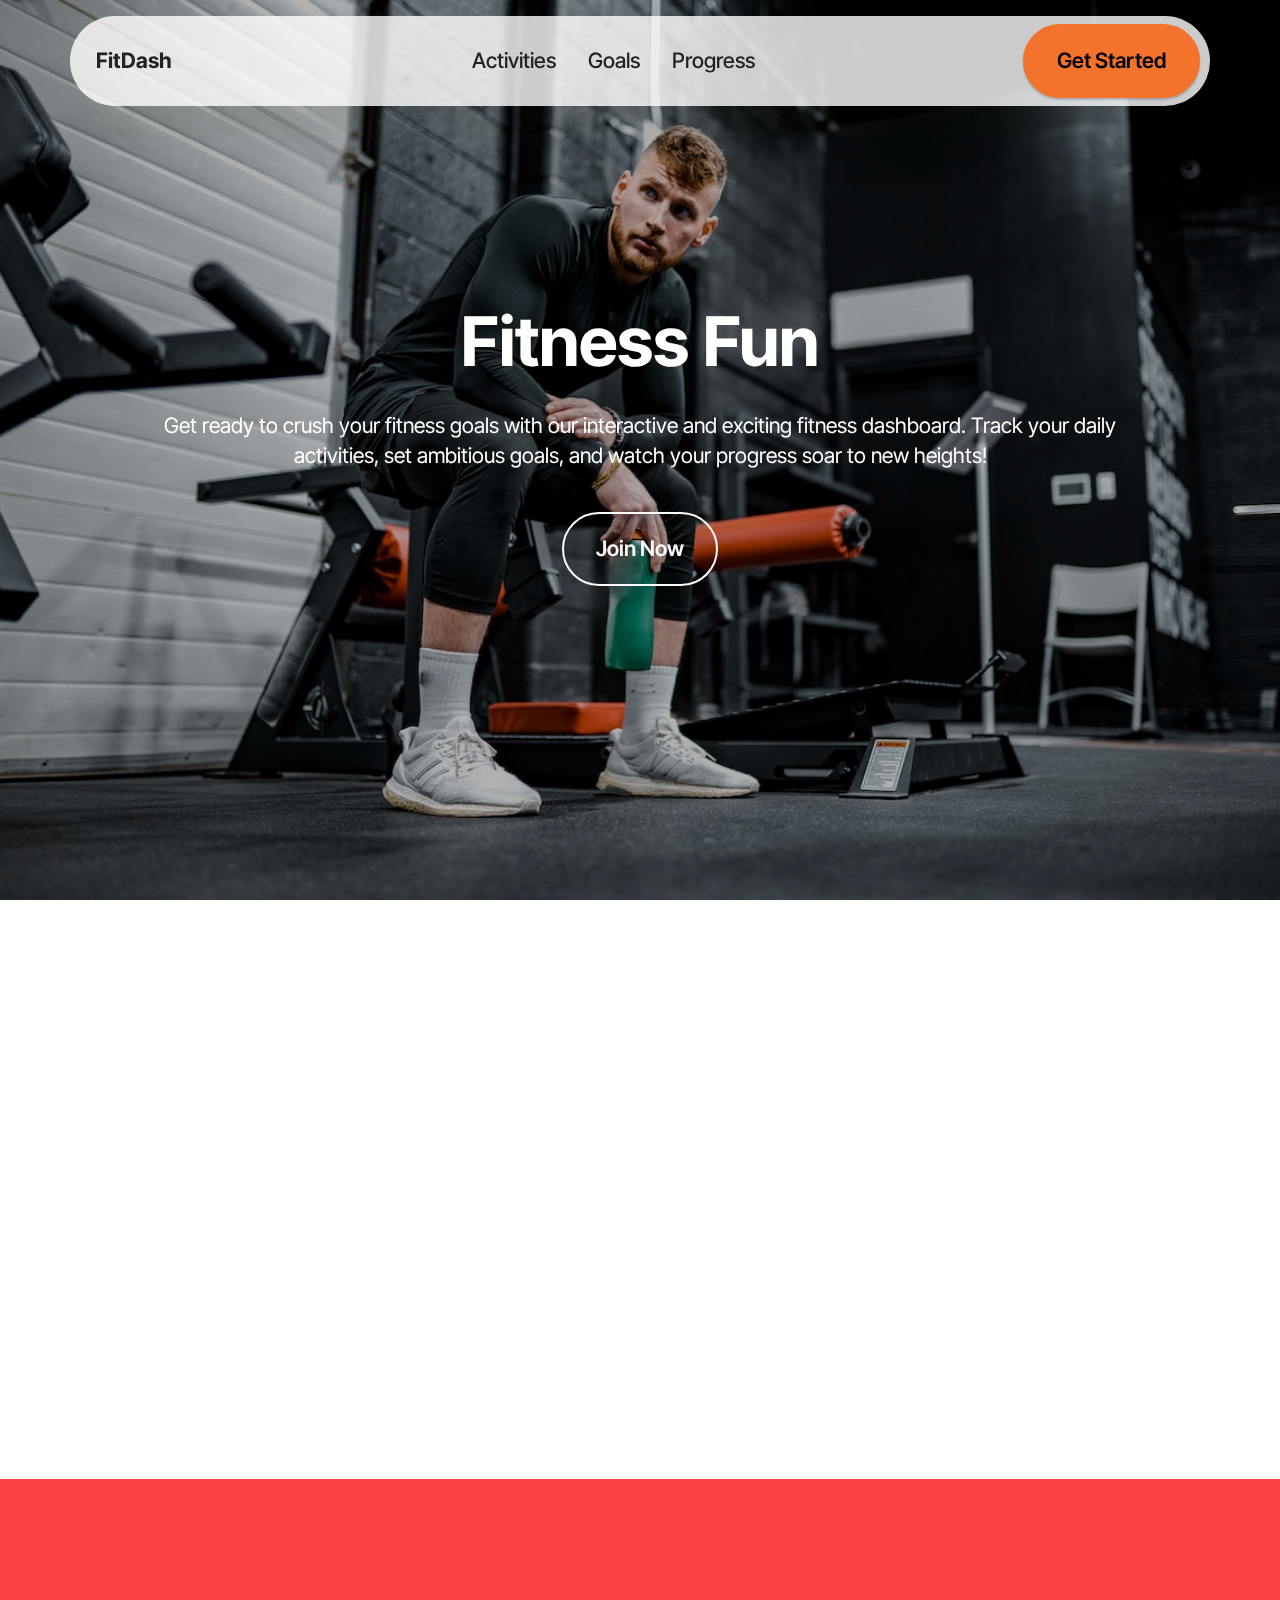
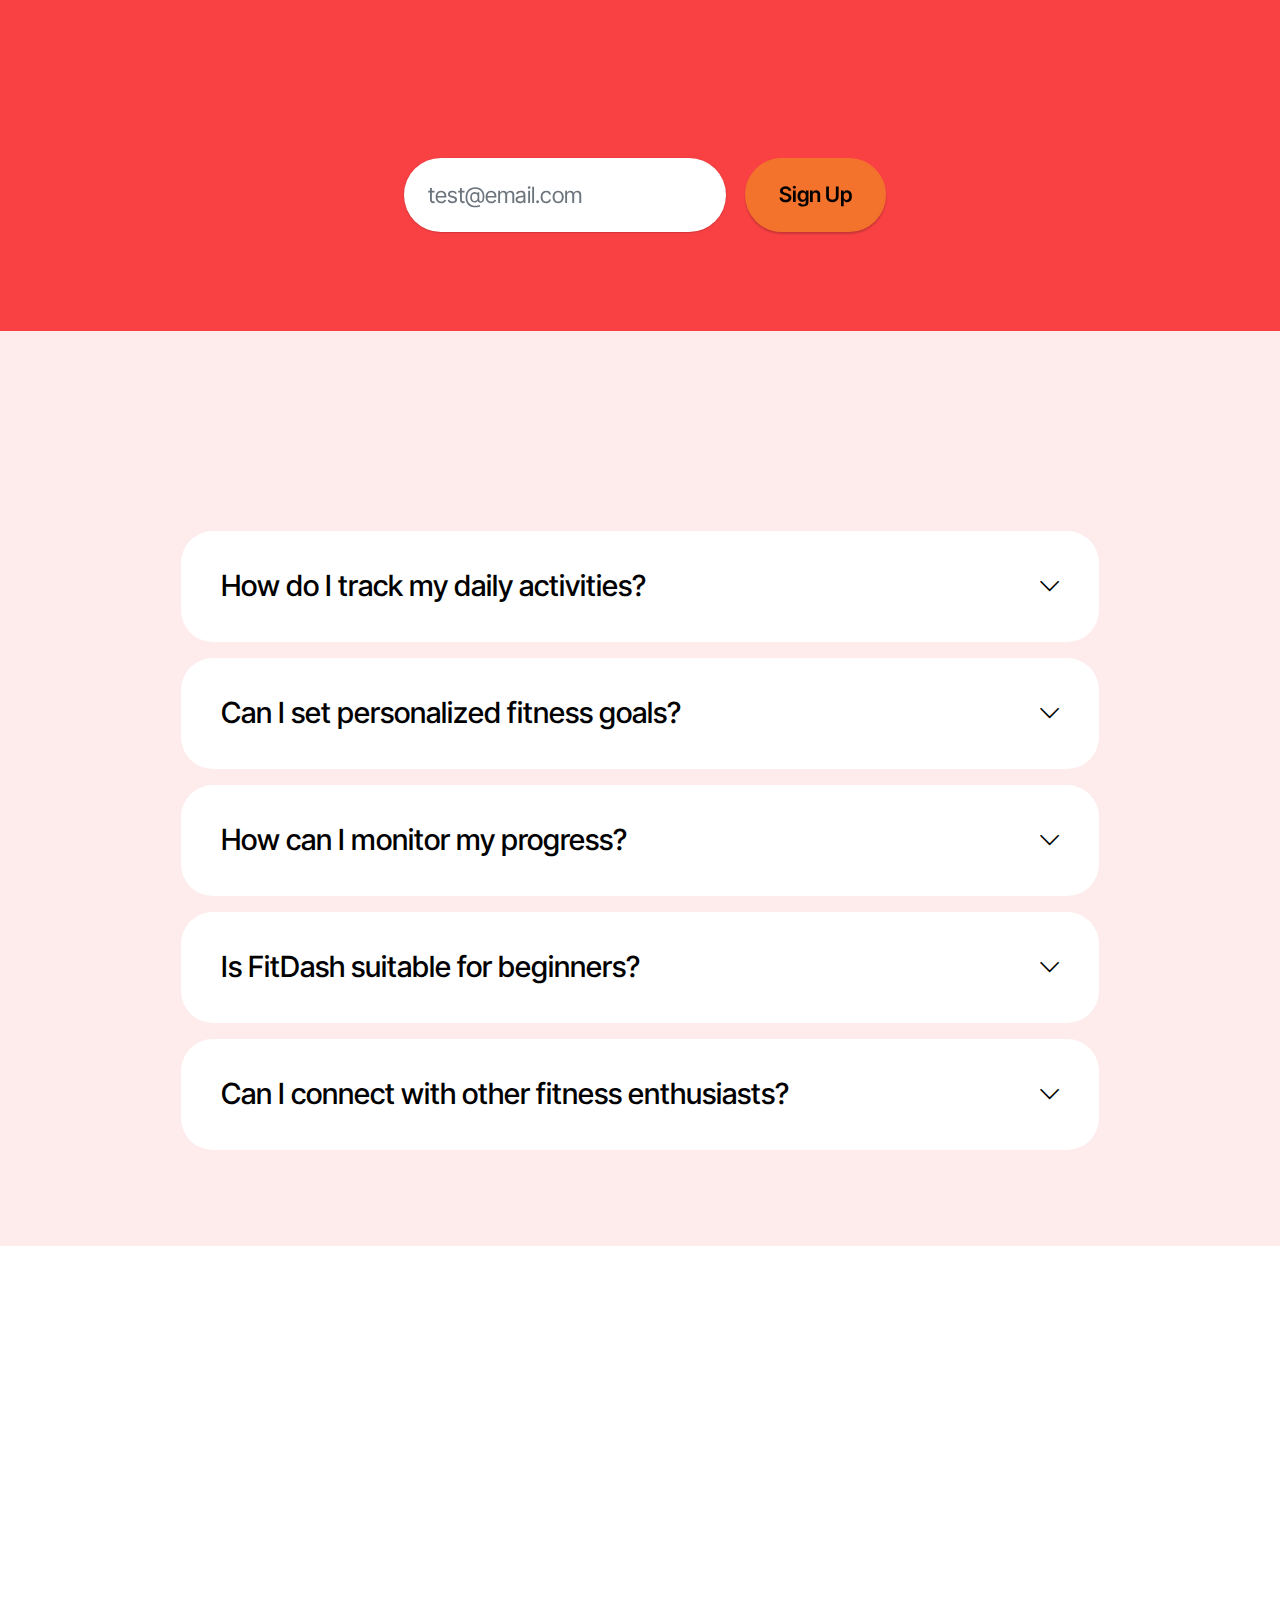
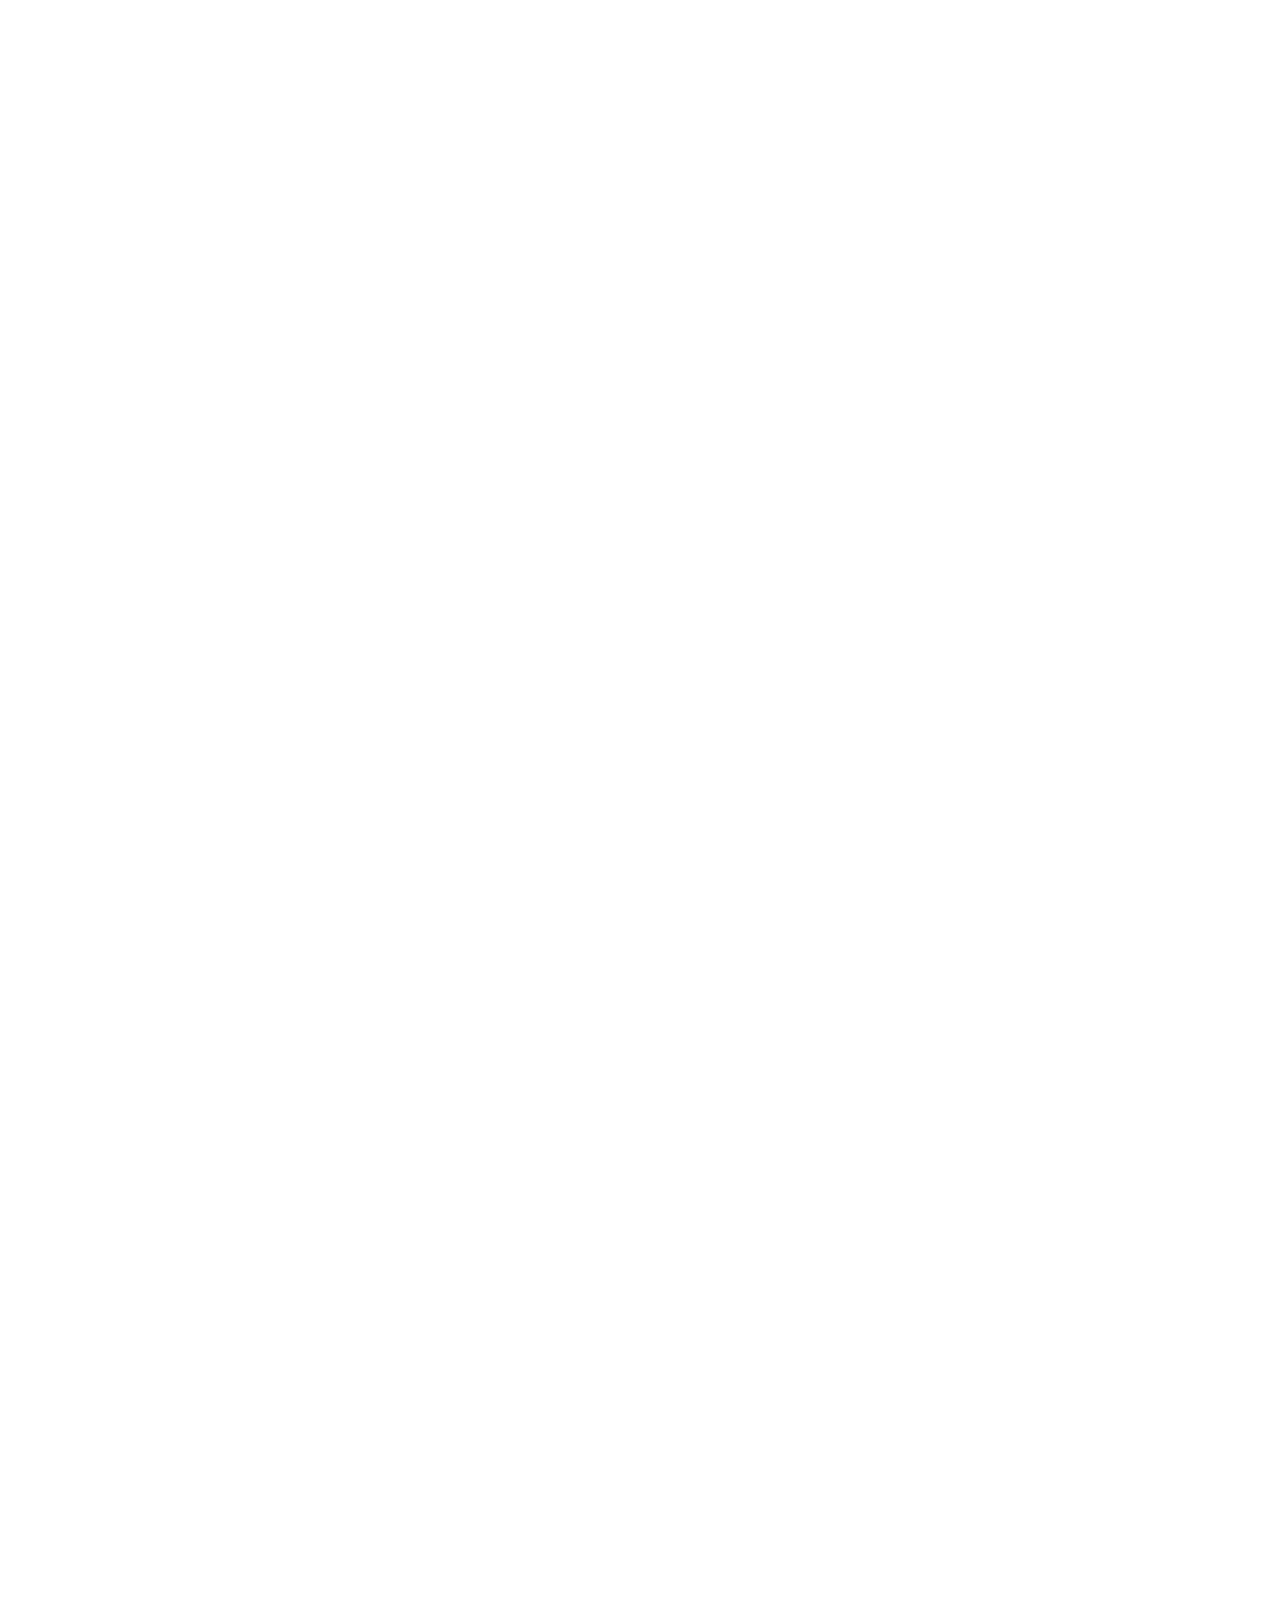
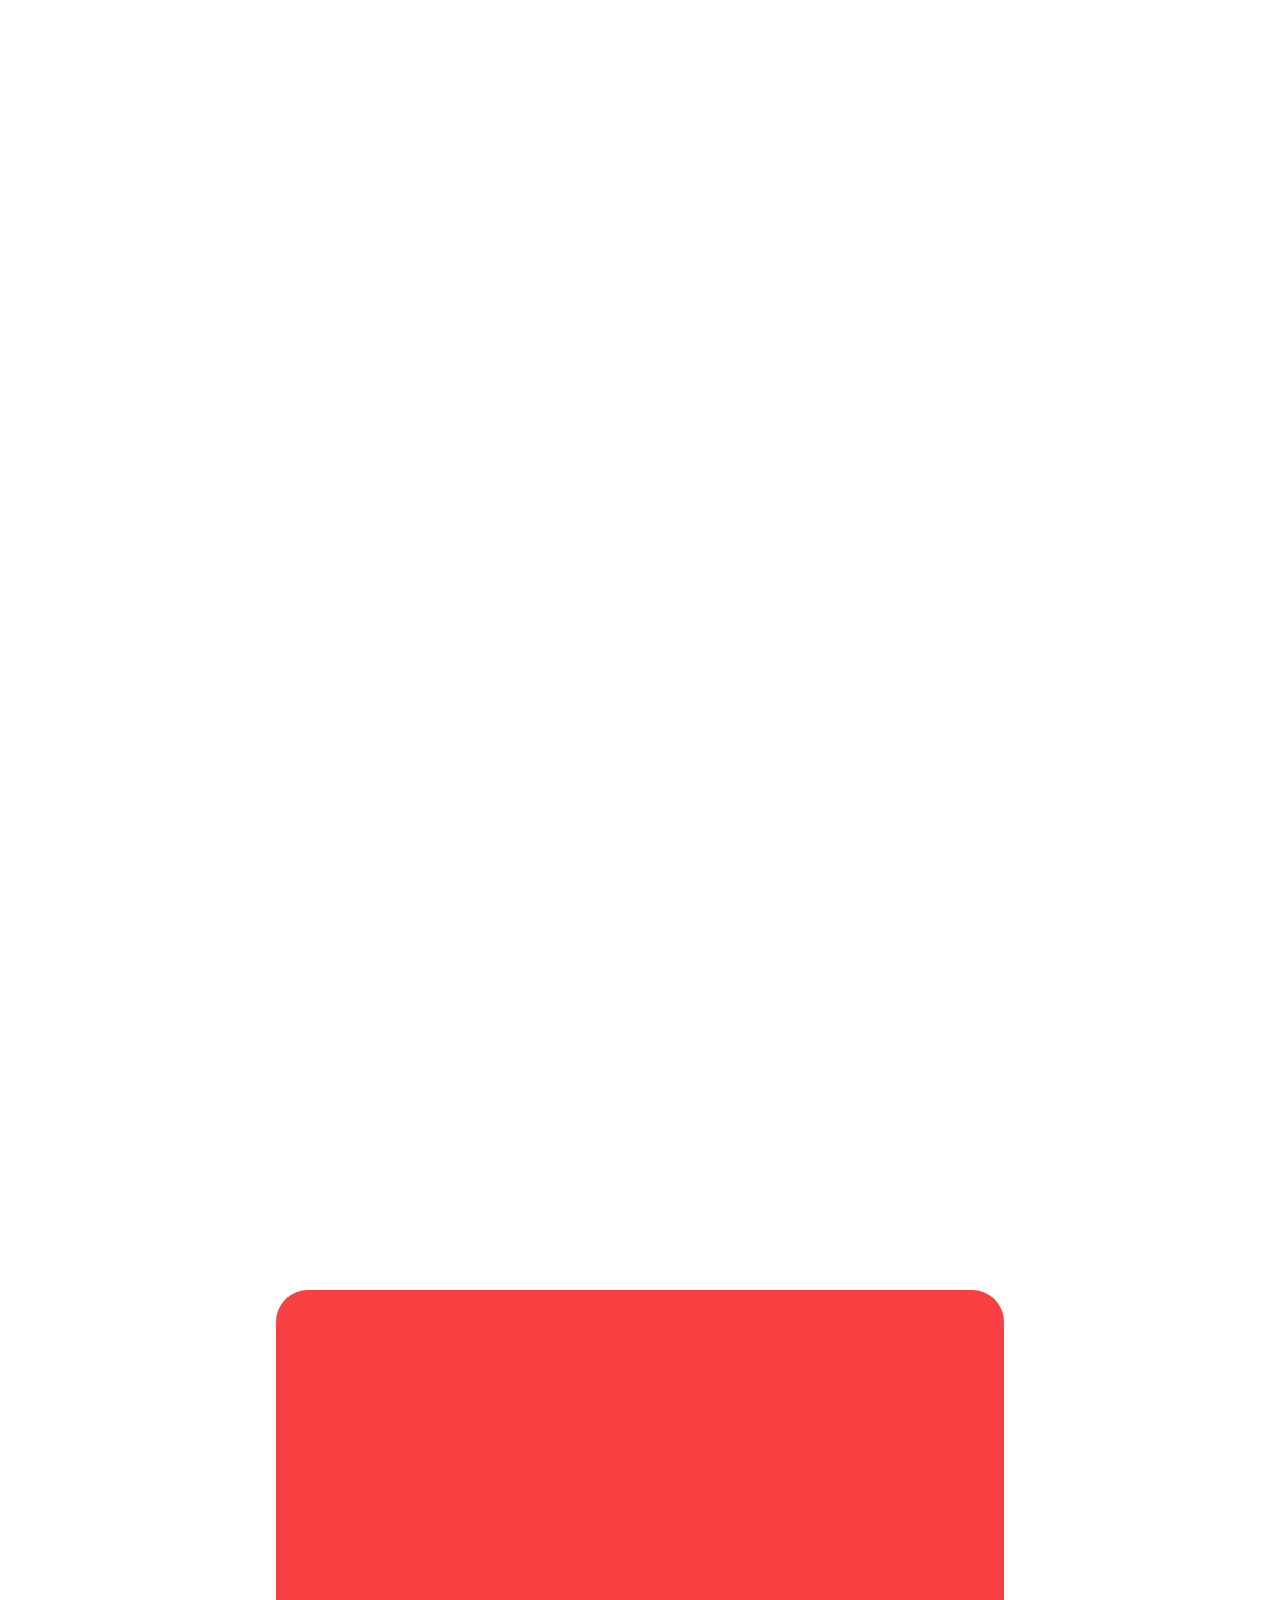
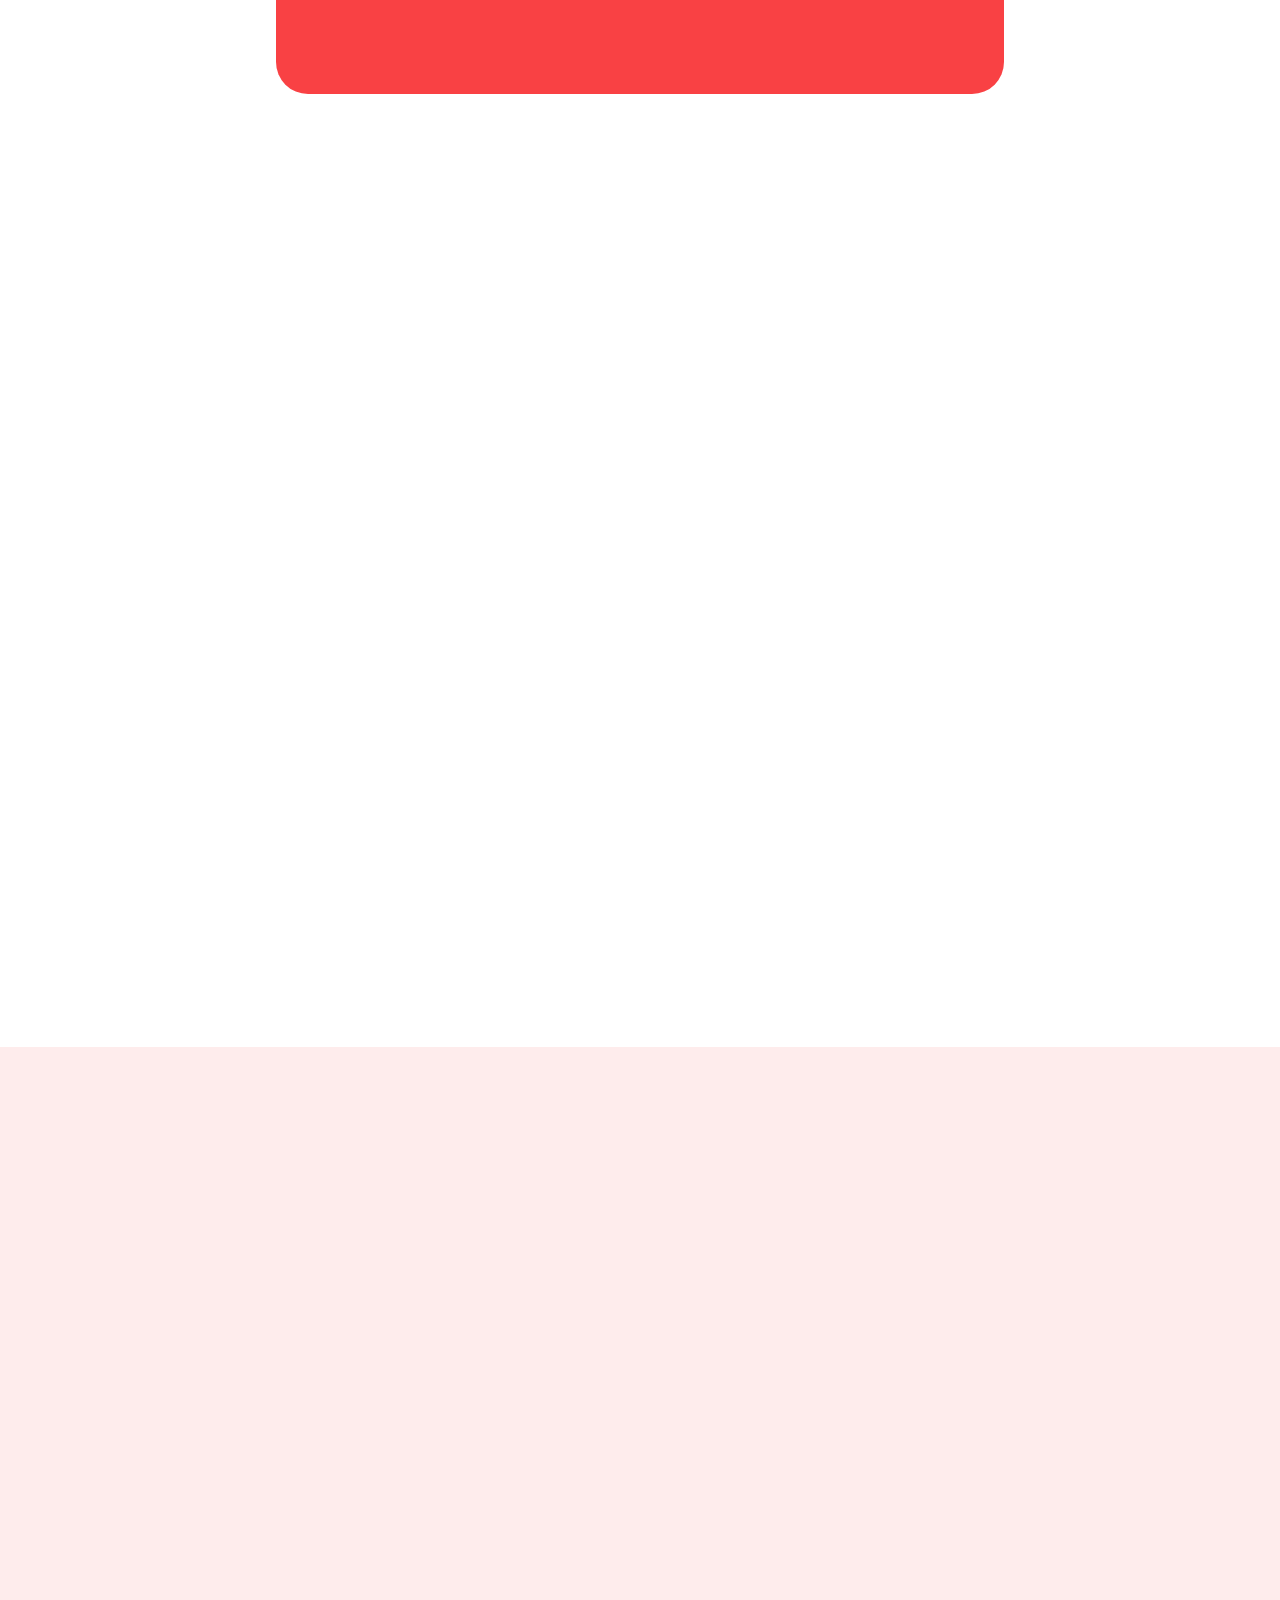
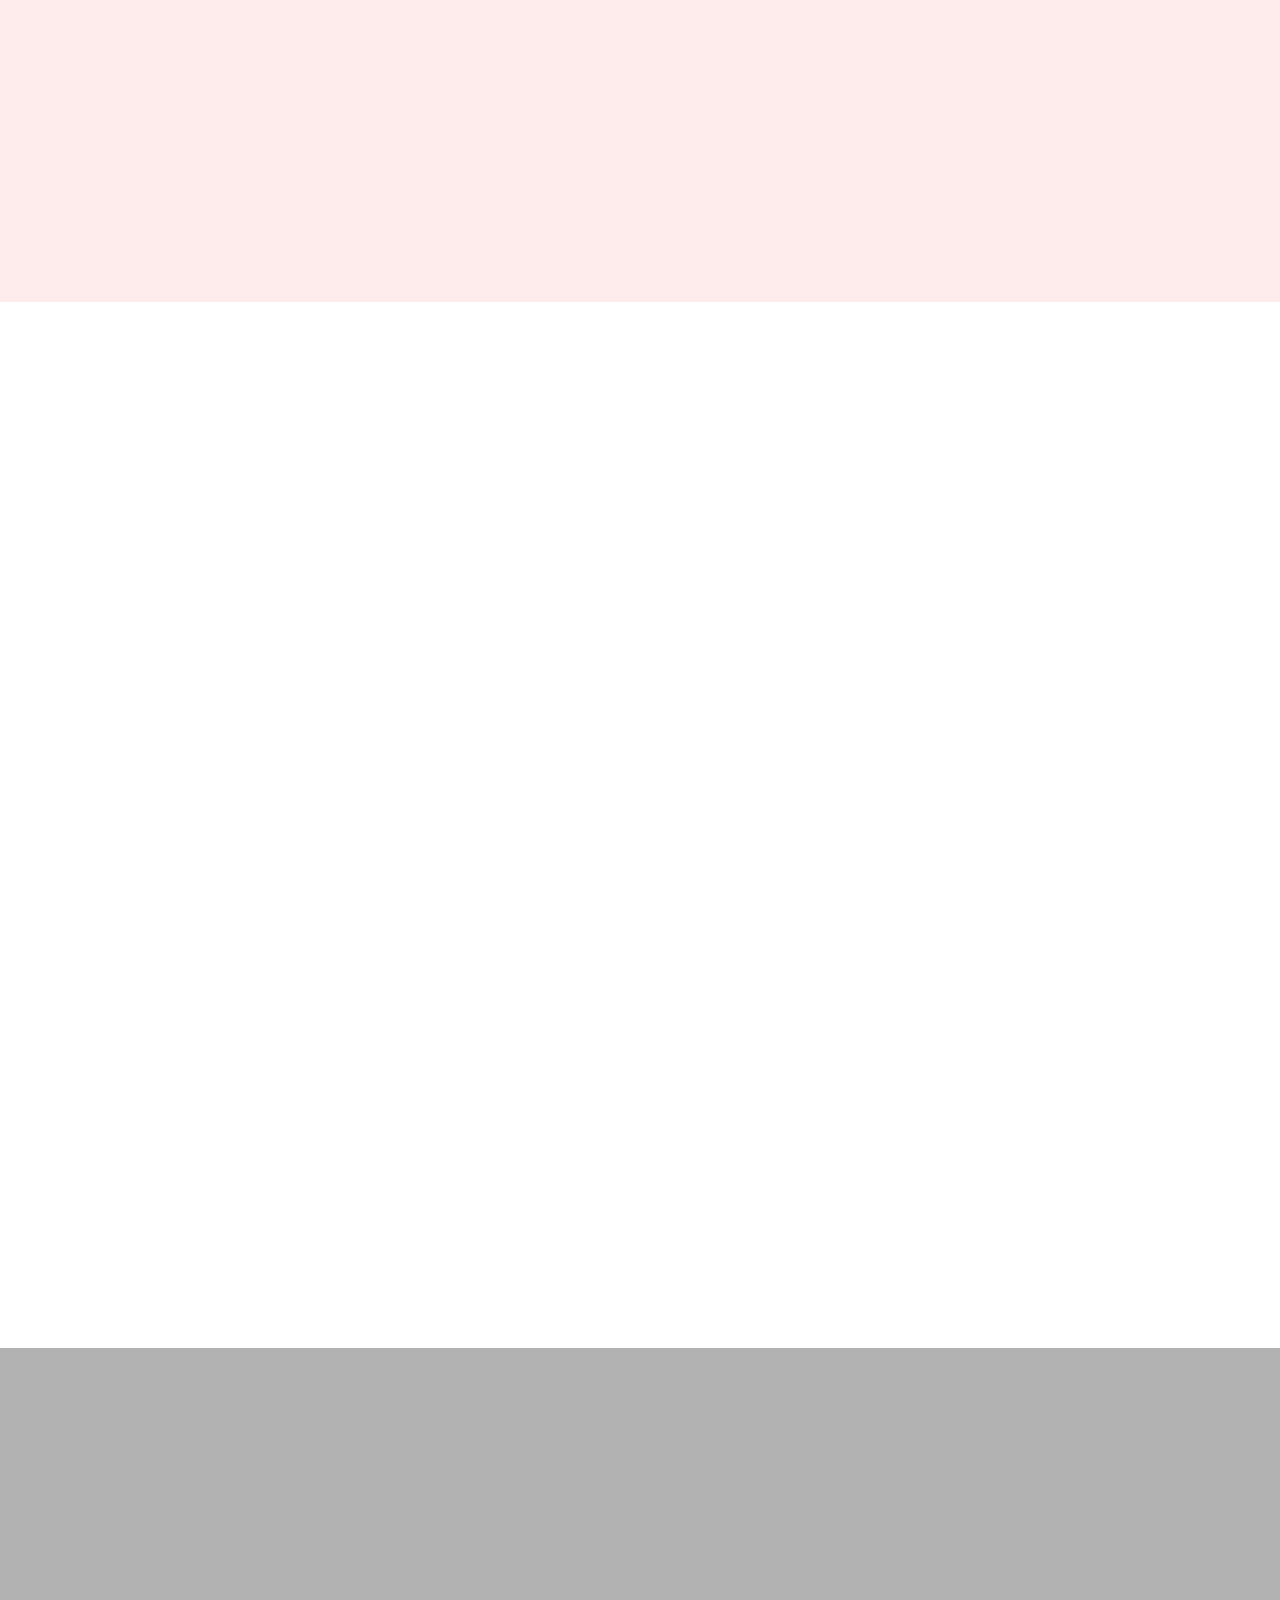
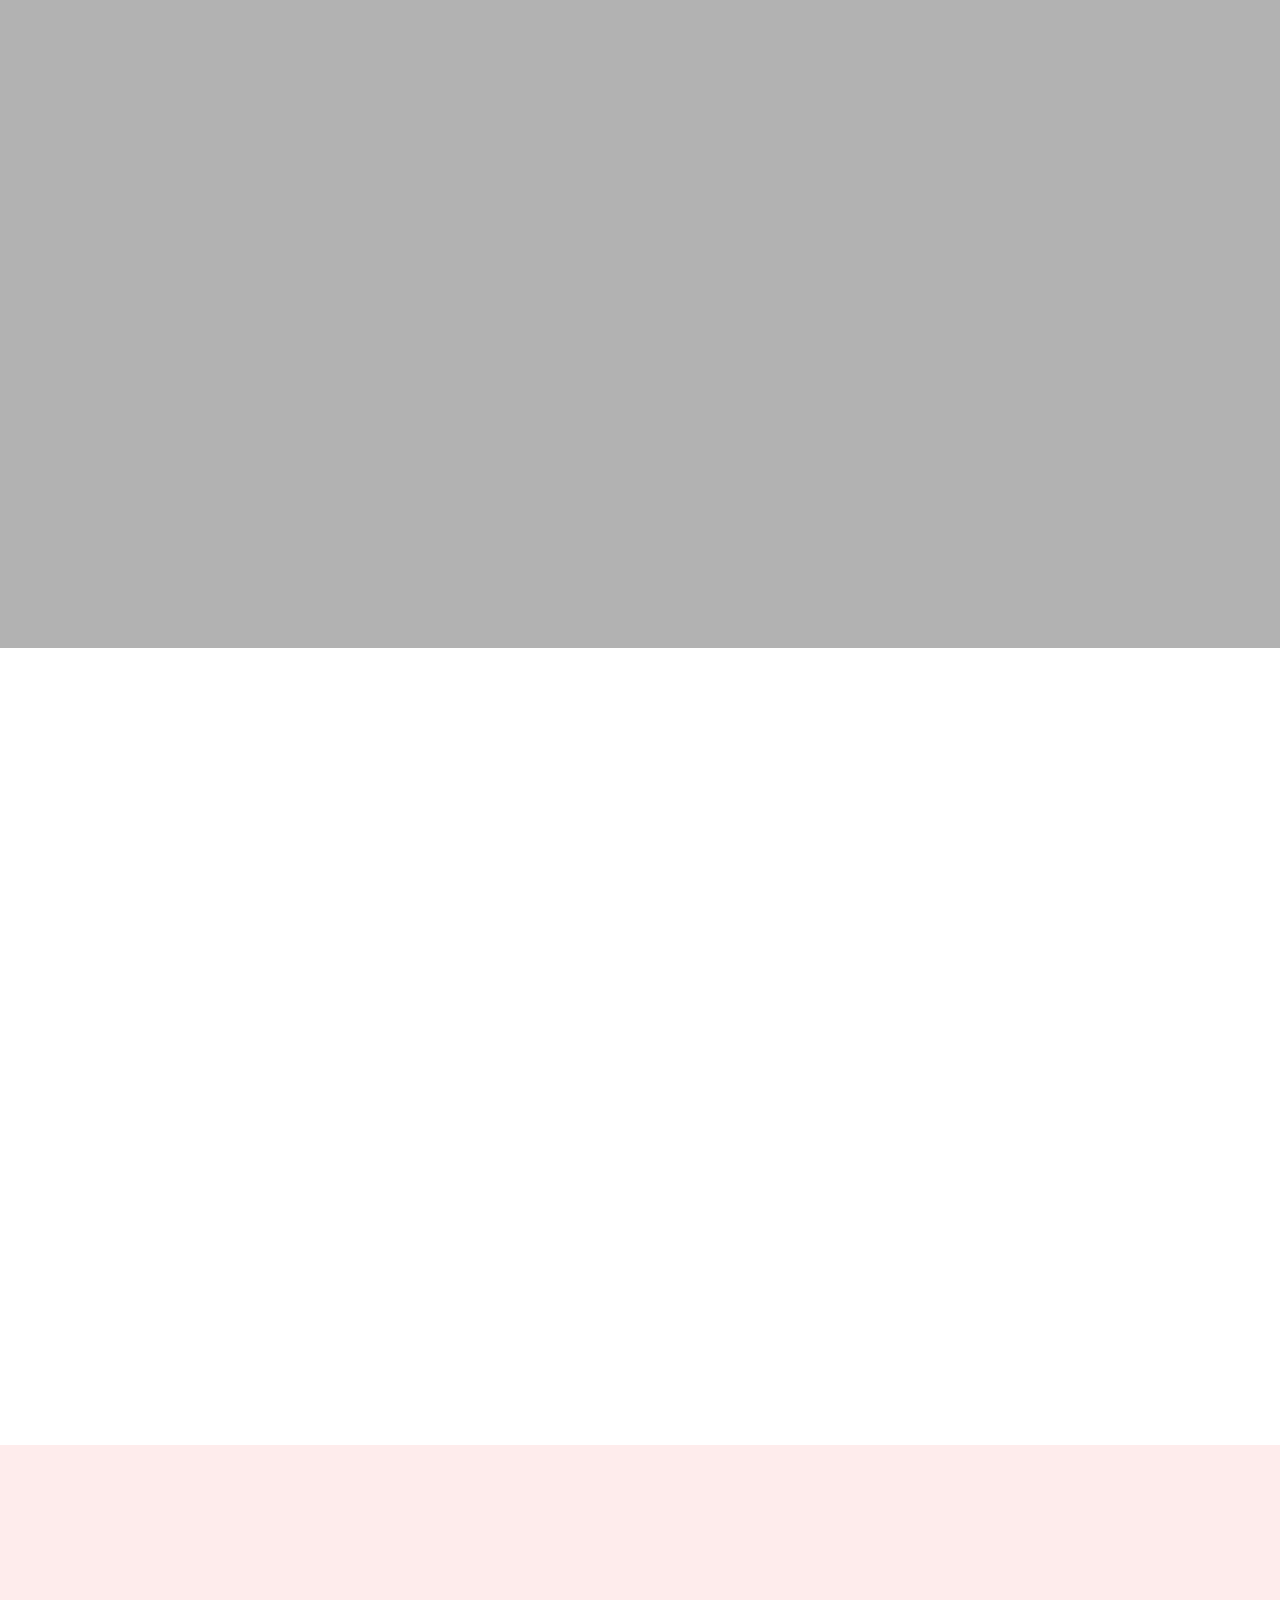
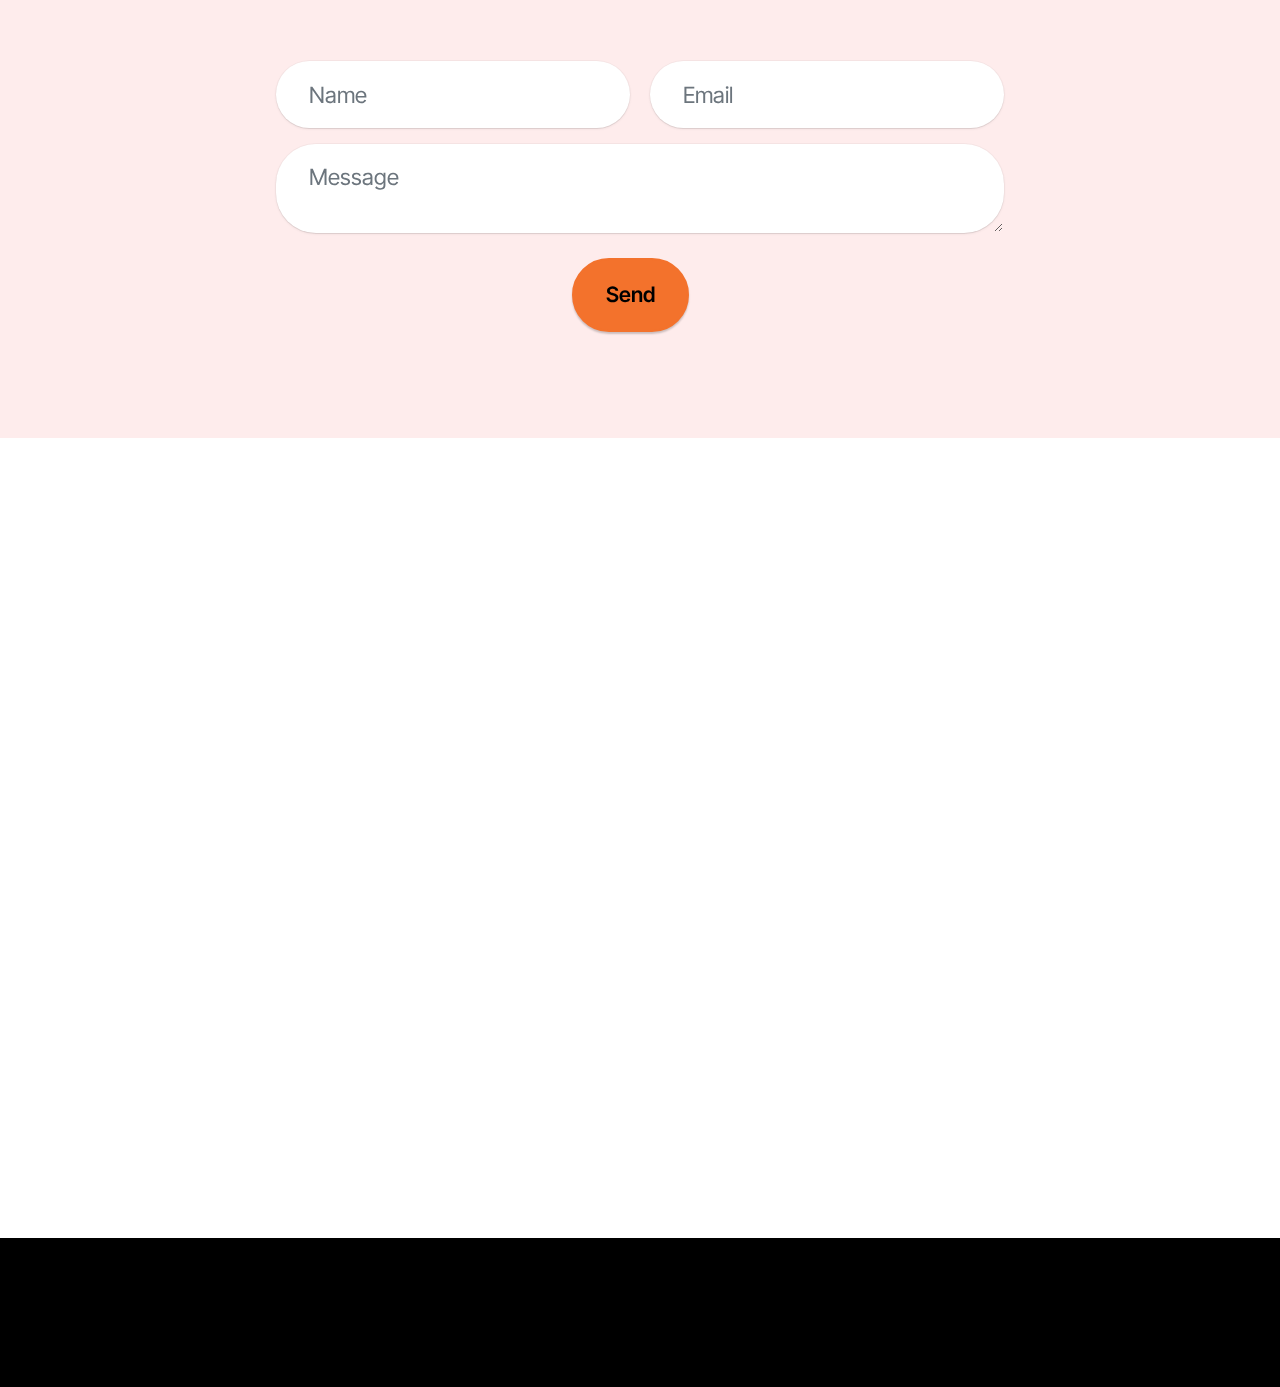
==== index.html @ b9052728 "commit" ====
<!DOCTYPE html>
<html>
<head>
  <meta charset="UTF-8">
  <meta http-equiv="X-UA-Compatible" content="IE=edge">
  <meta name="generator" content="Mobirise AI v0.01, ai.mobirise.com">
  <meta name="viewport" content="width=device-width, initial-scale=1, minimum-scale=1">
  <link rel="shortcut icon" href="assets/images/logo5.png" type="image/x-icon">
  <meta name="description" content="Create an interactive fitness dashboard to track daily activities, set goals, and display progress. User-friendly interface for easy navigation.">
  <link rel="stylesheet" href="styles.css">
  <title>Fitness Dashboard</title>
  <link rel="stylesheet" href="assets/web/assets/mobirise-icons2/mobirise2.css">
  <link rel="stylesheet" href="assets/parallax/jarallax.css">
  <link rel="stylesheet" href="assets/bootstrap/css/bootstrap.min.css">
  <link rel="stylesheet" href="assets/bootstrap/css/bootstrap-grid.min.css">
  <link rel="stylesheet" href="assets/bootstrap/css/bootstrap-reboot.min.css">
  <link rel="stylesheet" href="assets/dropdown/css/style.css">
  <link rel="stylesheet" href="assets/socicon/css/styles.css">
  <link rel="stylesheet" href="assets/animatecss/animate.css">
  <link rel="stylesheet" href="assets/theme/css/style.css">
  <link rel="preload" href="https://fonts.googleapis.com/css2?family=Inter+Tight:wght@400;700&display=swap" as="style" onload="this.onload=null;this.rel='stylesheet'">
  <noscript><link rel="stylesheet" href="https://fonts.googleapis.com/css2?family=Inter+Tight:wght@400;700&display=swap"></noscript>
  <link rel="preload" as="style" href="assets/mobirise/css/additional.css"><link rel="stylesheet" href="assets/mobirise/css/additional.css" type="text/css">
</head>
<body>
<style>

</style>

<section class="menu menu2 cid-u0R7wuk9U8" once="menu" id="menu-5-u0R7wuk9U8">
  <nav class="navbar navbar-dropdown navbar-fixed-top navbar-expand-lg">
    <div class="container">
      <div class="navbar-brand">
        
				<span class="navbar-caption-wrap">
          <a class="navbar-caption text-black display-4" href="#">FitDash</a>
        </span>
      </div>
      <button class="navbar-toggler" type="button" data-toggle="collapse"
        data-bs-toggle="collapse" data-target="#navbarSupportedContent"
        data-bs-target="#navbarSupportedContent"
        aria-controls="navbarNavAltMarkup" aria-expanded="false"
        aria-label="Toggle navigation">
        <div class="hamburger">
          <span></span>
          <span></span>
          <span></span>
          <span></span>
        </div>
      </button>
      <div class="collapse navbar-collapse" id="navbarSupportedContent">
        <ul class="navbar-nav nav-dropdown" data-app-modern-menu="true">
          <li class="nav-item">
            <a class="nav-link link text-black display-4" href="#">Activities</a>
          </li>
          <li class="nav-item">
            <a class="nav-link link text-black display-4" href="#"
              aria-expanded="false">Goals</a>
          </li>
          <li class="nav-item">
            <a class="nav-link link text-black display-4" href="#">Progress</a>
          </li>
        </ul>
        <div class="navbar-buttons mbr-section-btn">
          <a class="btn btn-primary display-4" href="#">Get Started</a>
        </div>
      </div>
    </div>
  </nav>
</section>

<section class="header16 cid-u0R7wukfL3 mbr-fullscreen mbr-parallax-background" id="hero-17-u0R7wukfL3">
  <div class="mbr-overlay" style="opacity: 0.3; background-color: rgb(0, 0, 0);"></div>
  <div class="container-fluid">
    <div class="row">
      <div class="content-wrap col-12 col-md-10">
        <h1 class="mbr-section-title mbr-fonts-style mbr-white mb-4 display-1">
          <strong>Fitness Fun</strong>
        </h1>
        <p class="mbr-fonts-style mbr-text mbr-white mb-4 display-7">Get ready to crush your fitness goals with our interactive and exciting fitness dashboard. Track your daily activities, set ambitious goals, and watch your progress soar to new heights!</p>
        <div class="mbr-section-btn"><a class="btn btn-white-outline display-7" href="#">Join Now</a></div>
      </div>
    </div>
  </div>
</section>
<section class="article4 cid-u0R7wuk5so" id="about-me-4-u0R7wuk5so">
	<div class="container">
		<div class="row justify-content-center">
			<div class="col-12 col-md-12 col-lg-6 image-wrapper">
				<img class="w-100" src="assets/images/photo-1518611012118-696072aa579a.jpeg">
			</div>
			<div class="col-12 col-md-12 col-lg">
				<div class="text-wrapper align-left">
					<h1 class="mbr-section-title mbr-fonts-style mb-4 display-2">
						<strong>About FitDash</strong>
					</h1>
					<p class="mbr-text mbr-fonts-style mb-3 display-7">At FitDash, we believe that fitness should be fun, not a chore. Our mission is to make your fitness journey exciting, interactive, and rewarding.</p>
          <p class="mbr-text mbr-fonts-style mb-3 display-7">With our user-friendly dashboard, you can easily track your daily activities, set personalized fitness goals, and watch your progress unfold in real-time.</p>
          <p class="mbr-text mbr-fonts-style mb-3 display-7">Join our community of fitness enthusiasts and experience the thrill of reaching new milestones every day!</p>
				</div>
			</div>
		</div>
	</div>
</section>
<section class="header2 cid-u0R7wulEjf" id="subscription-form-1-u0R7wulEjf">
  <div class="container">
    <div class="row content-wrapper justify-content-center">
      <div class="col-lg-8 mbr-form">
        <div class="">
          <h1 class="mbr-section-title mbr-fonts-style mb-5 display-1">
            <strong>Join the FitDash Community Today!</strong>
          </h1>
        </div>
        <div class="text-wrapper align-left" data-form-type="formoid">
          <form action="https://mobirise.eu/" method="POST" class="mbr-form form-with-styler" data-form-title="Form Name"><input type="hidden" name="email" data-form-email="true" value="">
            <div class="row">
              <div hidden="hidden" data-form-alert="" class="alert alert-success col-12">Thanks for filling out the form!</div>
              <div hidden="hidden" data-form-alert-danger="" class="alert alert-danger col-12">
                Oops...! some problem!
              </div>
            </div>
            <div class="dragArea row">
              <div data-for="email" class="col-lg-6 col-md-6 col-sm-12 form-group">
                <input type="email" name="email" placeholder="test@email.com" data-form-field="email" class="form-control display-7" value="" id="email-header02-0">
              </div>
              <div class="col-auto mbr-section-btn"><button type="submit" class="w-100 btn btn-primary display-7">Sign Up</button></div>
            </div>
          </form>
        </div>
      </div>
    </div>
  </div>
</section>
<section class="list1 cid-u0R7wuleoP" id="faq-1-u0R7wuleoP">
	<div class="container">
		<div class="row justify-content-center">
			<div class="col-12 col-md-12 col-lg-10 m-auto">
				<div class="content">
					<div class="mbr-section-head align-left mb-5">
						<h3 class="mbr-section-title mb-2 mbr-fonts-style display-2">
							<strong>FAQ</strong>
						</h3>
					</div>
					<div id="bootstrap-accordion_0" class="panel-group accordionStyles accordion" role="tablist" aria-multiselectable="true">
						<div class="card mb-3">
							<div class="card-header" role="tab" id="headingOne">
								<a role="button" class="panel-title collapsed" data-toggle="collapse" data-bs-toggle="collapse" data-core="" href="#collapse1_0" aria-expanded="false" aria-controls="collapse1">
									<h6 class="panel-title-edit mbr-semibold mbr-fonts-style mb-0 display-5">
										How do I track my daily activities?
									</h6>
									<span class="sign mbr-iconfont mobi-mbri-arrow-down"></span>
								</a>
							</div>
							<div id="collapse1_0" class="panel-collapse noScroll collapse" role="tabpanel" aria-labelledby="headingOne" data-parent="#accordion" data-bs-parent="#bootstrap-accordion_0">
								<div class="panel-body">
									<p class="mbr-fonts-style panel-text display-7">
										Tracking your daily activities is easy with FitDash. Simply log in to your account, click on the &#x27;Activities&#x27; tab, and start recording your workouts, steps, and more!
									</p>
								</div>
							</div>
						</div>
						<div class="card mb-3">
							<div class="card-header" role="tab" id="headingOne">
								<a role="button" class="panel-title collapsed" data-toggle="collapse" data-bs-toggle="collapse" data-core="" href="#collapse2_0" aria-expanded="false" aria-controls="collapse2">
									<h6 class="panel-title-edit mbr-semibold mbr-fonts-style mb-0 display-5">
										Can I set personalized fitness goals?
									</h6>
									<span class="sign mbr-iconfont mobi-mbri-arrow-down"></span>
								</a>
							</div>
							<div id="collapse2_0" class="panel-collapse noScroll collapse" role="tabpanel" aria-labelledby="headingOne" data-parent="#accordion" data-bs-parent="#bootstrap-accordion_0">
								<div class="panel-body">
									<p class="mbr-fonts-style panel-text display-7">
										Absolutely! FitDash allows you to set personalized fitness goals that align with your unique fitness journey. Whether it&#x27;s running a marathon or mastering a new yoga pose, we&#x27;ve got you covered.
									</p>
								</div>
							</div>
						</div>
						<div class="card mb-3">
							<div class="card-header" role="tab" id="headingOne">
								<a role="button" class="panel-title collapsed" data-toggle="collapse" data-bs-toggle="collapse" data-core="" href="#collapse3_0" aria-expanded="false" aria-controls="collapse3">
									<h6 class="panel-title-edit mbr-semibold mbr-fonts-style mb-0 display-5">
										How can I monitor my progress?
									</h6>
									<span class="sign mbr-iconfont mobi-mbri-arrow-down"></span>
								</a>
							</div>
							<div id="collapse3_0" class="panel-collapse noScroll collapse" role="tabpanel" aria-labelledby="headingOne" data-parent="#accordion" data-bs-parent="#bootstrap-accordion_0">
								<div class="panel-body">
									<p class="mbr-fonts-style panel-text display-7">
										Monitoring your progress is a breeze with FitDash. Our dashboard provides real-time updates on your fitness journey, allowing you to see your achievements and milestones at a glance.
									</p>
								</div>
							</div>
						</div>
						<div class="card mb-3">
							<div class="card-header" role="tab" id="headingOne">
								<a role="button" class="panel-title collapsed" data-toggle="collapse" data-bs-toggle="collapse" data-core="" href="#collapse4_0" aria-expanded="false" aria-controls="collapse4">
									<h6 class="panel-title-edit mbr-semibold mbr-fonts-style mb-0 display-5">
										Is FitDash suitable for beginners?
									</h6>
									<span class="sign mbr-iconfont mobi-mbri-arrow-down"></span>
								</a>
							</div>
							<div id="collapse4_0" class="panel-collapse noScroll collapse" role="tabpanel" aria-labelledby="headingOne" data-parent="#accordion" data-bs-parent="#bootstrap-accordion_0">
								<div class="panel-body">
									<p class="mbr-fonts-style panel-text display-7">
										FitDash is perfect for beginners! Our user-friendly interface and intuitive design make it easy for anyone to jump in and start their fitness journey with confidence.
									</p>
								</div>
							</div>
						</div>
						<div class="card mb-3">
							<div class="card-header" role="tab" id="headingOne">
								<a role="button" class="panel-title collapsed" data-toggle="collapse" data-bs-toggle="collapse" data-core="" href="#collapse5_0" aria-expanded="false" aria-controls="collapse5">
									<h6 class="panel-title-edit mbr-semibold mbr-fonts-style mb-0 display-5">
										Can I connect with other fitness enthusiasts?
									</h6>
									<span class="sign mbr-iconfont mobi-mbri-arrow-down"></span>
								</a>
							</div>
							<div id="collapse5_0" class="panel-collapse noScroll collapse" role="tabpanel" aria-labelledby="headingOne" data-parent="#accordion" data-bs-parent="#bootstrap-accordion_0">
								<div class="panel-body">
									<p class="mbr-fonts-style panel-text display-7">
										Yes, you can! FitDash offers a vibrant community where you can connect with other fitness enthusiasts, share your achievements, and motivate each other to reach new heights!
									</p>
								</div>
							</div>
						</div>
					</div>
				</div>
			</div>
		</div>
	</div>
</section>
<section class="blog-2 cid-u0R7wulGKC" id="blog-2-u0R7wulGKC">
    <div class="container-fluid">
        <div class="row justify-content-center mb-5">
            <div class="col-12 content-head">
                <div class="mbr-section-head">
                    <h4 class="mbr-section-title mbr-fonts-style align-center mb-0 display-2">
                        <strong>FitDash Blog</strong>
                    </h4>
                </div>
            </div>
        </div>
        <div class="row">
            <div class="item features-image col-12 col-md-6 col-lg-3 active">
                <div class="item-wrapper">
                    <div class="item-img mb-3">
                        <img src="assets/images/photo-1627483297886-49710ae1fc22.jpeg">
                    </div>
                    <div class="item-content align-left">
                        <h5 class="item-title mbr-fonts-style mt-0 mb-3 display-7">
                            Motivation
                        </h5>
                        <h6 class="item-subtitle mbr-fonts-style mb-3 display-5">
                            <strong>Unlock Your Potential Today</strong>
                        </h6>

                        <div class="mbr-section-btn item-footer">
                            <a href="" class="btn item-btn btn-primary display-7">
                                Read
                            </a>
                        </div>
                    </div>
                </div>
            </div>
            <div class="item features-image col-12 col-md-6 col-lg-3">
                <div class="item-wrapper">
                    <div class="item-img mb-3">
                        <img src="assets/images/photo-1574680096145-d05b474e2155.jpeg" data-slide-to="1" data-bs-slide-to="1">
                    </div>
                    <div class="item-content align-left">
                        <h5 class="item-title mbr-fonts-style mb-3 mt-0 display-7">
                            Inspiration
                        </h5>
                        <h6 class="item-subtitle mbr-fonts-style mb-3 display-5">
                            <strong>Embrace the Journey</strong>
                        </h6>
                        <div class="mbr-section-btn item-footer">
                            <a href="" class="btn item-btn btn-primary display-7">
                                Read
                            </a>
                        </div>
                    </div>
                </div>
            </div>
            <div class="item features-image col-12 col-md-6 col-lg-3">
                <div class="item-wrapper">
                    <div class="item-img mb-3">
                        <img src="assets/images/photo-1579126038374-6064e9370f0f.jpeg" data-slide-to="2" data-bs-slide-to="2">
                    </div>
                    <div class="item-content align-left">
                        <h5 class="item-title mbr-fonts-style mb-3 mt-0 display-7">
                            Success
                        </h5>
                        <h6 class="item-subtitle mbr-fonts-style mt-0 mb-3 display-5">
                            <strong>Celebrate Your Wins</strong>
                        </h6>
                        <div class="mbr-section-btn item-footer">
                            <a href="" class="btn item-btn btn-primary display-7">
                                Read
                            </a>
                        </div>
                    </div>
                </div>
            </div>
            <div class="item features-image col-12 col-md-6 col-lg-3">
                <div class="item-wrapper">
                    <div class="item-img mb-3">
                        <img src="assets/images/photo-1575052814086-f385e2e2ad1b.jpeg" data-slide-to="3" data-bs-slide-to="4">
                    </div>
                    <div class="item-content align-left">
                        <h5 class="item-title mbr-fonts-style mb-3 mt-0 display-7">
                            Community
                        </h5>
                        <h6 class="item-subtitle mbr-fonts-style mt-0 mb-3 display-5">
                            <strong>
                                Connect and Thrive
                            </strong>
                        </h6>

                        <div class="mbr-section-btn item-footer">
                            <a href="" class="btn item-btn btn-primary display-7">
                                Read
                            </a>
                        </div>
                    </div>
                </div>
            </div>
        </div>
    </div>
</section>
<section class="features28 cid-u0R7wulOPW" id="features-28-u0R7wulOPW">
    <div class="container">
        <div class="row justify-content-center">
            <div class="col-12 col-md-12 col-lg">
                <div class="text-wrapper align-left">
                    <h1 class="mbr-section-title mbr-fonts-style mb-4 display-2">
                        <strong>Track Activities</strong>
                    </h1>
                    <p class="mbr-text align-left mbr-fonts-style mb-4 display-7">
                        Easily track your daily activities, workouts, and steps with our intuitive dashboard. Stay motivated and accountable on your fitness journey!
                    </p>
                    
                </div>
            </div>
            <div class="col-12 col-md-12 col-lg-6 image-wrapper">
                <img class="w-100" src="assets/images/photo-1603503363848-6952525df449.jpeg">
            </div>
        </div>
        <div class="row row-reverse justify-content-center">

            <div class="col-12 col-md-12 col-lg">
                <div class="text-wrapper align-left">
                    <h1 class="mbr-section-title mbr-fonts-style mb-4 display-2">
                        <strong>Set Goals</strong>
                    </h1>
                    <p class="mbr-text align-left mbr-fonts-style mb-4 display-7">
                        Set personalized fitness goals that challenge and inspire you. Whether it&#x27;s running, yoga, or weightlifting, we&#x27;ve got the perfect goal for you!
                    </p>
                    
                </div>
            </div>
            <div class="col-12 col-md-12 col-lg-6 image-wrapper">
                <img class="w-100" src="assets/images/photo-1546483875-ad9014c88eba.jpeg">
            </div>
        </div>
        <div class="row justify-content-center">
            <div class="col-12 col-md-12 col-lg">
                <div class="text-wrapper align-left">
                    <h1 class="mbr-section-title mbr-fonts-style mb-4 display-2">
                        <strong>Monitor Progress</strong>
                    </h1>
                    <p class="mbr-text align-left mbr-fonts-style mb-4 display-7">
                        Watch your progress unfold in real-time with our interactive dashboard. Celebrate your achievements and stay motivated every step of the way!
                    </p>
                    
                </div>
            </div>
            <div class="col-12 col-md-12 col-lg-6 image-wrapper">
                <img class="w-100" src="assets/images/photo-1571902943202-507ec2618e8f.jpeg">
            </div>
        </div>
    </div>
</section>
<section class="gallery07 cid-u0R7wum1tm" id="gallery-16-u0R7wum1tm">
  <div class="container-fluid gallery-wrapper">
    <div class="row justify-content-center">
      <div class="col-12 content-head">
        <div class="mbr-section-head mb-5">
          <h4 class="mbr-section-title mbr-fonts-style align-center mb-0 display-2">
            <strong>FitDash Moments</strong>
          </h4>
        </div>
      </div>
    </div>
    <div class="grid-container">
      <div class="grid-container-3" style="transform: translate3d(-200px, 0px, 0px);">
        <div class="grid-item">
          <img src="assets/images/photo-1517838277536-f5f99be501cd.jpeg">
        </div>
        <div class="grid-item">
          <img src="assets/images/photo-1517836357463-d25dfeac3438.jpeg">
        </div>
        <div class="grid-item">
          <img src="assets/images/photo-1583454110551-21f2fa2afe61.jpeg">
        </div>
        <div class="grid-item">
          <img src="assets/images/photo-1696446700088-3e800f748407.jpeg">
        </div>
      </div>
    </div>
  </div>
</section>
<section class="header14 cid-u0R7wumU2A mbr-parallax-background" id="call-to-action-1-u0R7wumU2A">
	<div class="container">
		<div class="row justify-content-center">
			<div class="card col-12 col-md-12 col-lg-8">
				<div class="card-wrapper">
					<div class="card-box align-center">
						<h1 class="card-title mbr-fonts-style mb-4 display-1">
							<strong>Ready to Crush Your Goals?</strong>
						</h1>
						<div class="mbr-section-btn mt-4">
							<a class="btn btn-primary display-7" href="#">Get Started</a>
						</div>
					</div>
				</div>
			</div>
		</div>
	</div>
</section>
<section class="people02 cid-u0R7wunnUr" id="testimonials-2-u0R7wunnUr">
	<div class="container">
		<div class="row mb-5 justify-content-center">
			<div class="col-12 content-head">
				<h3 class="mbr-section-title mbr-fonts-style align-center mb-4 display-2">
					<strong>Raves</strong>
				</h3>
			</div>
		</div>
		<div class="row">
				<div class="item features-without-image col-12 col-md-6 col-lg-4 mb-5">
					<div class="item-wrapper">
						<div class="card-box align-center">
							<div class="iconfont-wrapper mb-3">
								<span class="mbr-iconfont mobi-mbri-star mobi-mbri"></span>
								<span class="mbr-iconfont mobi-mbri-star mobi-mbri"></span>
								<span class="mbr-iconfont mobi-mbri-star mobi-mbri"></span>
								<span class="mbr-iconfont mobi-mbri-star mobi-mbri"></span>
								<span class="mbr-iconfont mobi-mbri-star mobi-mbri"></span>
							</div>
							<h5 class="card-title mbr-fonts-style mb-3 display-7">FitDash has transformed my fitness journey. The interactive dashboard keeps me motivated and excited to reach new milestones!</h5>
							<p class="card-text mbr-fonts-style mb-0 display-7">Samantha M.</p>
						</div>
					</div>
				</div>
				<div class="item features-without-image col-12 col-md-6 col-lg-4 mb-5">
					<div class="item-wrapper">
						<div class="card-box align-center">
							<div class="iconfont-wrapper mb-3">
								<span class="mbr-iconfont mobi-mbri-star mobi-mbri"></span>
								<span class="mbr-iconfont mobi-mbri-star mobi-mbri"></span>
								<span class="mbr-iconfont mobi-mbri-star mobi-mbri"></span>
								<span class="mbr-iconfont mobi-mbri-star mobi-mbri"></span>
								<span class="mbr-iconfont mobi-mbri-star mobi-mbri"></span>
							</div>
							<h5 class="card-title mbr-fonts-style mb-3 display-7">I love the community aspect of FitDash. Connecting with other fitness enthusiasts has been incredibly inspiring and uplifting!</h5>
							<p class="card-text mbr-fonts-style mb-0 display-7">Max R.</p>
						</div>
					</div>
				</div>
				<div class="item features-without-image col-12 col-md-6 col-lg-4 mb-5">
					<div class="item-wrapper">
						<div class="card-box align-center">
							<div class="iconfont-wrapper mb-3">
								<span class="mbr-iconfont mobi-mbri-star mobi-mbri"></span>
								<span class="mbr-iconfont mobi-mbri-star mobi-mbri"></span>
								<span class="mbr-iconfont mobi-mbri-star mobi-mbri"></span>
								<span class="mbr-iconfont mobi-mbri-star mobi-mbri"></span>
								<span class="mbr-iconfont mobi-mbri-star mobi-mbri"></span>
							</div>
							<h5 class="card-title mbr-fonts-style mb-3 display-7">FitDash makes fitness fun! I never thought tracking my progress could be this exciting. It&#x27;s a game-changer for sure!</h5>
							<p class="card-text mbr-fonts-style mb-0 display-7">Lila K.</p>
						</div>
					</div>
				</div><div class="item features-without-image col-12 col-md-6 col-lg-4 mb-5">
					<div class="item-wrapper">
						<div class="card-box align-center">
							<div class="iconfont-wrapper mb-3">
								<span class="mbr-iconfont mobi-mbri-star mobi-mbri"></span>
								<span class="mbr-iconfont mobi-mbri-star mobi-mbri"></span>
								<span class="mbr-iconfont mobi-mbri-star mobi-mbri"></span>
								<span class="mbr-iconfont mobi-mbri-star mobi-mbri"></span>
								<span class="mbr-iconfont mobi-mbri-star mobi-mbri"></span>
							</div>
							<h5 class="card-title mbr-fonts-style mb-3 display-7">The FitDash blog is a goldmine of inspiration. Each post motivates me to push my limits and embrace the journey with enthusiasm!</h5>
							<p class="card-text mbr-fonts-style mb-0 display-7">Ethan S.</p>
						</div>
					</div>
				</div><div class="item features-without-image col-12 col-md-6 col-lg-4 mb-5">
					<div class="item-wrapper">
						<div class="card-box align-center">
							<div class="iconfont-wrapper mb-3">
								<span class="mbr-iconfont mobi-mbri-star mobi-mbri"></span>
								<span class="mbr-iconfont mobi-mbri-star mobi-mbri"></span>
								<span class="mbr-iconfont mobi-mbri-star mobi-mbri"></span>
								<span class="mbr-iconfont mobi-mbri-star mobi-mbri"></span>
								<span class="mbr-iconfont mobi-mbri-star mobi-mbri"></span>
							</div>
							<h5 class="card-title mbr-fonts-style mb-3 display-7">FitDash has redefined the way I approach fitness. It&#x27;s not just a dashboard; it&#x27;s a companion that cheers me on every step of the way!</h5>
							<p class="card-text mbr-fonts-style mb-0 display-7">Olivia W.</p>
						</div>
					</div>
				</div><div class="item features-without-image col-12 col-md-6 col-lg-4 mb-5">
					<div class="item-wrapper">
						<div class="card-box align-center">
							<div class="iconfont-wrapper mb-3">
								<span class="mbr-iconfont mobi-mbri-star mobi-mbri"></span>
								<span class="mbr-iconfont mobi-mbri-star mobi-mbri"></span>
								<span class="mbr-iconfont mobi-mbri-star mobi-mbri"></span>
								<span class="mbr-iconfont mobi-mbri-star mobi-mbri"></span>
								<span class="mbr-iconfont mobi-mbri-star mobi-mbri"></span>
							</div>
							<h5 class="card-title mbr-fonts-style mb-3 display-7">I&#x27;ve never felt more connected to my fitness goals. FitDash has given me the tools and the community I need to thrive and succeed!</h5>
							<p class="card-text mbr-fonts-style mb-0 display-7">Nate B.</p>
						</div>
					</div>
				</div>
			</div>
		<div class="row mt-0 mt-md-5">
		</div>
	</div>
</section>
<section class="pricing1 cid-u0R7wunE6n" id="pricing-cards-1-u0R7wunE6n">
  <div class="container-fluid">
    <div class="row justify-content-center">
      <div class="col-12 content-head">
        <div class="mbr-section-head mb-5">
          <h4 class="mbr-section-title mbr-fonts-style align-center mb-0 display-2">
            <strong>Pricing Plans</strong>
          </h4>
        </div>
      </div>
    </div>
    <div class="row">
      <div class="item features-without-image col-12 col-md-6 col-lg-3 item-mb">
        <div class="item-wrapper">
          <div class="item-head">
            <h5 class="item-title mbr-fonts-style mb-0 display-5">
              <strong>Starter</strong>
            </h5>
            <h6 class="item-subtitle mbr-fonts-style mt-0 mb-0 display-7">
              <strong>$9.99</strong>/month
            </h6>
          </div>
          <div class="item-content">
            <p class="mbr-text mbr-fonts-style display-7">Get access to all FitDash features and join our vibrant community. Start your fitness journey with confidence!</p>
          </div>
          <div class="mbr-section-btn item-footer"><a href="" class="btn item-btn btn-primary display-7">Join Now</a></div>
        </div>
      </div>
      <div class="item features-without-image col-12 col-md-6 col-lg-3 item-mb">
        <div class="item-wrapper">
          <div class="item-head">
            <h5 class="item-title mbr-fonts-style mb-0 display-5">
              <strong>Pro</strong>
            </h5>
            <h6 class="item-subtitle mbr-fonts-style mt-0 mb-0 display-7">
              <strong>$19.99</strong>/month
            </h6>
          </div>
          <div class="item-content">
            <p class="mbr-text mbr-fonts-style display-7">Unlock advanced features, personalized coaching, and exclusive content. Take your fitness journey to the next level!</p>
          </div>
          <div class="mbr-section-btn item-footer"><a href="" class="btn item-btn btn-primary display-7">Join Now</a></div>
        </div>
      </div>
      <div class="item features-without-image col-12 col-md-6 col-lg-3 item-mb">
        <div class="item-wrapper">
          <div class="item-head">
            <h5 class="item-title mbr-fonts-style mb-0 display-5">
              <strong>Elite</strong>
            </h5>
            <h6 class="item-subtitle mbr-fonts-style mt-0 mb-0 display-7">
              <strong>$29.99</strong>/month
            </h6>
          </div>
          <div class="item-content">
            <p class="mbr-text mbr-fonts-style display-7">Experience the ultimate fitness package with VIP perks, one-on-one training, and premium support. Elevate your fitness game today!</p>
          </div>
          <div class="mbr-section-btn item-footer"><a href="" class="btn item-btn btn-primary display-7">Join Now</a></div>
        </div>
      </div>
      <div class="item features-without-image col-12 col-md-6 col-lg-3 item-mb">
        <div class="item-wrapper">
          <div class="item-head">
            <h5 class="item-title mbr-fonts-style mb-0 display-5">
              <strong>Custom</strong>
            </h5>
            <h6 class="item-subtitle mbr-fonts-style mt-0 mb-0 display-7">
              <strong>Customized</strong>/month
            </h6>
          </div>
          <div class="item-content">
            <p class="mbr-text mbr-fonts-style display-7">Contact us to create a personalized plan tailored to your unique fitness goals and needs.</p>
          </div>
          <div class="mbr-section-btn item-footer"><a href="" class="btn item-btn btn-primary display-7">Join Now</a></div>
        </div>
      </div>
    </div>
  </div>
</section>
<section class="article07 cid-u0R7wunNT8 mbr-parallax-background" id="generic-text-16-u0R7wunNT8">
  <div class="container">
    <div class="row justify-content-center">
      <div class="card col-md-12 col-lg-10">
        <div class="card-wrapper">
          <h3 class="card-title mbr-fonts-style mbr-white mt-3 mb-4 display-2">
            <strong>Join the Fun</strong>
          </h3>
          <div class="row card-box align-left">
            <div class="item features-without-image col-12">
              <div class="item-wrapper">
                <p class="mbr-text mbr-fonts-style display-7">
                At FitDash, we&#x27;re all about making fitness fun, interactive, and rewarding. Join our community and embark on a fitness journey like no other!
                </p>
              </div>
            </div>
            <div class="item features-without-image col-12">
              <div class="item-wrapper">
                <p class="mbr-text mbr-fonts-style display-7">
                  With our intuitive dashboard, you&#x27;ll have everything you need to track your activities, set ambitious goals, and celebrate your progress every step of the way.
                </p>
              </div>
            </div>
            <div class="item features-without-image col-12">
              <div class="item-wrapper">
                <p class="mbr-text mbr-fonts-style display-7">
                  Ready to crush your fitness goals? Join FitDash today and experience the thrill of reaching new milestones with every workout!
                </p>
              </div>
            </div>
          </div>
        </div>
      </div>
    </div>
  </div>
</section>
<section class="features023 cid-u0R7wunnEn" id="metrics-1-u0R7wunnEn">
    <div class="container">
        <div class="row justify-content-center">
            <div class="col-12 content-head">
                <div class="card-wrapper mb-5">
                    <div class="card-box align-center">
                    </div>
                </div>
            </div>
        </div>
        <div class="row content-row">
            <div class="item features-without-image col-12 col-md-6 col-lg-4 item-mb">
                <div class="item-wrapper">
                    <div class="title mb-3">
                        <span class="num mbr-fonts-style display-1"><strong>100K+</strong></span>
                    </div>
                    <h4 class="card-title mbr-fonts-style display-5">
                        <strong>Happy Users</strong>
                    </h4>
                </div>
            </div>
            <div class="item features-without-image col-12 col-md-6 col-lg-4 item-mb">
                <div class="item-wrapper">
                    <div class="title mb-3">
                        <span class="num mbr-fonts-style display-1"><strong>500K+</strong></span>
                    </div>
                    <h4 class="card-title mbr-fonts-style display-5">
                        <strong>Fitness Goals Set</strong>
                    </h4>
                </div>
            </div>
            <div class="item features-without-image col-12 col-md-6 col-lg-4 item-mb">
                <div class="item-wrapper">
                    <div class="title mb-3">
                        <span class="num mbr-fonts-style display-1"><strong>1M+</strong></span>
                    </div>
                    <h4 class="card-title mbr-fonts-style display-5">
                        <strong>Miles Tracked</strong>
                    </h4>
                </div>
            </div>
        </div>
    </div>
</section>
<section class="header18 cid-u0R7wunzYa mbr-fullscreen" data-bg-video="https://www.youtube.com/embed/Z3TdDTG97j8?autoplay&#x3D;1&amp;loop&#x3D;1&amp;playlist&#x3D;Z3TdDTG97j8&amp;t&#x3D;20&amp;mute&#x3D;1&amp;playsinline&#x3D;1&amp;controls&#x3D;0&amp;showinfo&#x3D;0&amp;autohide&#x3D;1&amp;allowfullscreen&#x3D;true&amp;mode&#x3D;transparent" id="video-5-u0R7wunzYa">
  <div class="mbr-overlay" style="opacity: 0.3; background-color: rgb(0, 0, 0);"></div>
  <div class="container-fluid">
    <div class="row">
    </div>
  </div>
</section>
<section class="social4 cid-u0R7wunCfx" id="follow-us-1-u0R7wunCfx">
    <div class="container">
        <div class="media-container-row">
            <div class="col-12">
                <h3 class="mbr-section-title align-center mb-5 mbr-fonts-style display-2">
                    <strong>Follow Us for More</strong>
                </h3>
                <div class="social-list align-center">
                    <a class="iconfont-wrapper bg-facebook m-2 " target="_blank" href="#">
                        <span class="socicon-facebook socicon"></span>
                    </a>
                    <a class="iconfont-wrapper bg-twitter m-2" href="#" target="_blank">
                        <span class="socicon-twitter socicon"></span>
                    </a>
                    <a class="iconfont-wrapper bg-instagram m-2" href="#" target="_blank">
                        <span class="socicon-instagram socicon"></span>
                    </a>
                    <a class="iconfont-wrapper bg-tiktok m-2" href="#" target="_blank">
                        <span class="socicon-tiktok socicon"></span>
                    </a>                   
                </div>
            </div>
        </div>
    </div>
</section>
<section class="features03 cid-u0R7wuolFR" id="clients-1-u0R7wuolFR">
    <div class="container-fluid">
        <div class="row justify-content-center mb-5">
            <div class="col-12 content-head">
                <div class="mbr-section-head">
                    <h4 class="mbr-section-title mbr-fonts-style align-center mb-0 display-2">
                        <strong>Our Community</strong>
                    </h4>
                </div>
            </div>
        </div>
        <div class="row">
            <div class="item features-image col-12 col-md-6 col-sm-6 col-lg-2 active">
                <div class="item-wrapper">
                    <div class="item-img">
                        <img src="assets/images/photo-1604079628040-94301bb21b91.jpeg" data-slide-to="1" data-bs-slide-to="1">
                    </div>
                </div>
            </div>
            <div class="item features-image col-12 col-md-6 col-sm-6 col-lg-2">
                <div class="item-wrapper">
                    <div class="item-img">
                        <img src="assets/images/photo-1604076947037-d909e2f10fca.jpeg" data-slide-to="2" data-bs-slide-to="2">
                    </div>
                </div>
            </div>
            <div class="item features-image col-12 col-md-6 col-sm-6 col-lg-2">
                <div class="item-wrapper">
                    <div class="item-img">
                        <img src="assets/images/photo-1617791160588-241658c0f566.jpeg" data-slide-to="3" data-bs-slide-to="3">
                    </div>
                </div>
            </div>
            <div class="item features-image col-12 col-md-6 col-sm-6 col-lg-2">
                <div class="item-wrapper">
                    <div class="item-img">
                        <img src="assets/images/photo-1668081177040-3d6a3eaf2218.jpeg" data-slide-to="4" data-bs-slide-to="4">
                    </div>
                </div>
            </div>
            <div class="item features-image col-12 col-md-6 col-sm-6 col-lg-2">
                <div class="item-wrapper">
                    <div class="item-img">
                        <img src="assets/images/photo-1631700611307-37dbcb89ef7e.jpeg" data-slide-to="5" data-bs-slide-to="5">
                    </div>
                </div>
            </div>
            <div class="item features-image col-12 col-md-6 col-sm-6 col-lg-2">
                <div class="item-wrapper">
                    <div class="item-img">
                        <img src="assets/images/photo-1644310972589-643a2099d946.jpeg" data-slide-to="6" data-bs-slide-to="6">
                    </div>
                </div>
            </div>
        </div>
    </div>
</section>
<section class="form5 cid-u0R7wuouOU" id="contact-form-2-u0R7wuouOU">
    <div class="container">
        <div class="row justify-content-center">
            <div class="col-12 content-head">
                <div class="mbr-section-head mb-5">
                    <h3 class="mbr-section-title mbr-fonts-style align-center mb-0 display-2">
                        <strong>Get in Touch</strong>
                    </h3>                    
                </div>
            </div>
        </div>
        <div class="row justify-content-center">
            <div class="col-lg-8 mx-auto mbr-form" data-form-type="formoid">
                <form action="#" method="POST" class="mbr-form form-with-styler" data-form-title="Form Name"><input type="hidden" name="email" data-form-email="true" value="">
                    <div class="row">
                        <div hidden="hidden" data-form-alert="" class="alert alert-success col-12">Thanks for filling out the form!</div>
                        <div hidden="hidden" data-form-alert-danger="" class="alert alert-danger col-12">
                            Oops...! some problem!
                        </div>
                    </div>
                    <div class="dragArea row">
                        <div class="col-md col-sm-12 form-group mb-3" data-for="name">
                            <input type="text" name="name" placeholder="Name" data-form-field="name" class="form-control" value="" id="name-form02-0">
                        </div>
                        <div class="col-md col-sm-12 form-group mb-3" data-for="email">
                            <input type="email" name="email" placeholder="Email" data-form-field="email" class="form-control" value="" id="email-form02-0">
                        </div>
                        <div class="col-12 form-group mb-3" data-for="textarea">
                            <textarea name="textarea" placeholder="Message" data-form-field="textarea" class="form-control" id="textarea-form02-0"></textarea>
                        </div>
                        <div class="col-lg-12 col-md-12 col-sm-12 align-center mbr-section-btn"><button type="submit" class="btn btn-primary display-7">Send</button></div>
                    </div>
                </form>
            </div>
        </div>
    </div>
</section>
<section class="contacts4 map1 cid-u0R7wuo8LT" id="contacts-3-u0R7wuo8LT">
	<div class="main_wrapper">
		<div class="b_wrapper">
			<div class="container-fluid">
				<div class="row justify-content-start">
					<div class="col-md-5 col-lg-4 item-wrapper">
            <h5 class="cardTitle mbr-fonts-style mb-2 display-5">
                <strong>Contact Us</strong>
            </h5>
            <ul class="list mbr-fonts-style display-7">
              <li class="mbr-text item-wrap">Phone: <a href="tel:123-456-7890" class="text-black">123-456-7890</a></li>
              <li class="mbr-text item-wrap">WhatsApp: <a href="tel:123-456-7890" class="text-black">123-456-7890</a></li>
              <li class="mbr-text item-wrap">Email: <a href="mailto:info@fitdash.com" class="text-black">info@fitdash.com</a></li>
              <li class="mbr-text item-wrap">Address:  India</li>
              <li class="mbr-text item-wrap">Working Hours: Mon - Fri: 9am - 6pm</li>
            </ul>
					</div>
				</div>
			</div>
		</div>
        <div class="google-map"><iframe frameborder="0" style="border:0" src="https://www.google.com/maps/embed/v1/place?key&#x3D;AIzaSyCt1265A4qvZy9HKUeA8J15AOC4SrCyZe4&amp;q&#x3D;%20India" allowfullscreen=""></iframe></div>
	</div>
</section>
<section class="footer2 cid-u0R7wuoY6Z" id="footer-5-u0R7wuoY6Z">
  <div class="container">
    <div class="row">
      <div class="col-12 col-lg-6 center mt-2 mb-3">
        <p class="mbr-fonts-style copyright mb-0 display-7">
          © 2024 FitDash. All Rights Reserved.
        </p>
      </div>
      <div class="col-12 col-lg-6 center">
        <div class="row-links mt-2 mb-3">
          <ul class="row-links-soc">
            <li class="row-links-soc-item mbr-fonts-style display-7">
              <a href="#" class="text-white">Home</a>
            </li>
            <li class="row-links-soc-item mbr-fonts-style display-7">
              <a href="#" class="text-white">About</a>
            </li>
            <li class="row-links-soc-item mbr-fonts-style display-7">
              <a href="#" class="text-white">Blog</a>
            </li>
            <li class="row-links-soc-item mbr-fonts-style display-7">
              <a href="#" class="text-white">Contact</a>
            </li>
          </ul>
        </div>
      </div>
    </div>
  </div>
</section>

  <script src="assets/parallax/jarallax.js"></script>
  <script src="assets/bootstrap/js/bootstrap.bundle.min.js"></script>
  <script src="assets/dropdown/js/navbar-dropdown.js"></script>
  <script src="assets/mbr-switch-arrow/mbr-switch-arrow.js"></script>
  <script src="assets/scrollgallery/scroll-gallery.js"></script>
  <script src="assets/smoothscroll/smooth-scroll.js"></script>
  <script src="assets/ytplayer/index.js"></script>
  <script src="assets/theme/js/script.js"></script>
  <script src="assets/formoid/formoid.min.js"></script>
  
  <script>

    (function(){
      var animationInput = document.createElement('input');
      animationInput.setAttribute('name', 'animation');
      animationInput.setAttribute('type', 'hidden');
      document.body.append(animationInput);
    })();

  </script>
</body>
</html>
---- styles.css ----
:root{ 
    --background: #FEECEC; 
    --dominant-color: #F94144;
     --primary-color: #F3722C; 
     --secondary-color: #43AA8B;
      --success-color: #25C77C; 
      --danger-color: #C92333;
      --warning-color: #ECB100;
       --info-color: #0CBCE0; 
       --background-text: #000000; 
       --dominant-text: #FFFFFF;
        --primary-text: #000000; 
    --secondary-text: #FFFFFF;
     --success-text: #000000;
     --danger-text: #FFFFFF;
     --warning-text: #000000; 
        --info-text: #000000;
    }


    

    .cid-u0R7wuk9U8  {
        z-index: 1000;
        width: 100%;
        position: relative;
      }
      .cid-u0R7wuk9U8  .dropdown-item:before {
        font-family: Moririse2 !important;
        content: "\e966";
        display: inline-block;
        width: 0;
        position: absolute;
        left: 1rem;
        top: 0.5rem;
        margin-right: 0.5rem;
        line-height: 1;
        font-size: inherit;
        vertical-align: middle;
        text-align: center;
        overflow: hidden;
        transform: scale(0, 1);
        transition: all 0.25s ease-in-out;
      }
      @media (max-width: 767px) {
        .cid-u0R7wuk9U8  .navbar-toggler {
          transform: scale(0.8);
        }
      }
      .cid-u0R7wuk9U8  .navbar-brand {
        flex-shrink: 0;
        align-items: center;
        margin-right: 0;
        padding: 10px 0;
        transition: all 0.3s;
        word-break: break-word;
        z-index: 1;
      }
      .cid-u0R7wuk9U8  .navbar-brand img {
        max-width: 100%;
        max-height: 100%;
      }
      .cid-u0R7wuk9U8  .navbar-brand .navbar-caption {
        line-height: inherit !important;
      }
      .cid-u0R7wuk9U8  .navbar-brand .navbar-logo a {
        outline: none;
      }
      .cid-u0R7wuk9U8  .navbar-nav {
        margin: auto;
        margin-left: 0;
        margin-left: auto;
      }
      .cid-u0R7wuk9U8  .navbar-nav .nav-item {
        padding: 0 !important;
        transition: 0.3s all !important;
      }
      .cid-u0R7wuk9U8  .navbar-nav .nav-item .nav-link {
        padding: 16px !important;
        margin: 0 !important;
        border-radius: 1rem !important;
        transition: 0.3s all !important;
      }
      .cid-u0R7wuk9U8  .navbar-nav .nav-item .nav-link:hover {
        background-color: rgba(27, 31, 10, 0.06);
      }
      .cid-u0R7wuk9U8  .navbar-nav .open .nav-link::after {
        transform: rotate(180deg);
      }
      @media (min-width: 992px) {
        .cid-u0R7wuk9U8  .navbar-nav .open .nav-link::before {
          content: "";
          width: 100%;
          height: 20px;
          top: 100%;
          background: transparent;
          position: absolute;
        }
      }
      .cid-u0R7wuk9U8  .navbar-nav .dropdown-item {
        padding: 12px !important;
        border-radius: 0.5rem !important;
        margin: 0 8px !important;
        transition: 0.3s all !important;
      }
      .cid-u0R7wuk9U8  .navbar-nav .dropdown-item:hover {
        background-color: rgba(27, 31, 10, 0.06);
      }
      @media (min-width: 992px) {
        .cid-u0R7wuk9U8  .navbar-nav {
          padding-left: 1.5rem;
        }
      }
      .cid-u0R7wuk9U8  .nav-link {
        width: fit-content;
        position: relative;
      }
      .cid-u0R7wuk9U8  .navbar-logo {
        margin: 0 !important;
      }
      @media (max-width: 767px) {
        .cid-u0R7wuk9U8  .navbar-logo {
          padding-left: 0;
        }
      }
      .cid-u0R7wuk9U8  .navbar-caption {
        padding-left: 1rem;
        padding-right: 0.5rem;
      }
      @media (max-width: 767px) {
        .cid-u0R7wuk9U8  .nav-dropdown {
          padding-bottom: 0.5rem;
        }
      }
      .cid-u0R7wuk9U8  .nav-dropdown .link.dropdown-toggle::after {
        margin-left: 0.5rem;
        margin-top: 0.2rem;
        transition: 0.3s all;
      }
      .cid-u0R7wuk9U8  .container {
        display: flex;
        height: 90px;
        padding: 0.5rem 0.6rem;
        flex-wrap: nowrap;
        background: rgba(255, 255, 255, 0.8) !important;
        left: 0;
        right: 0;
        -webkit-box-pack: justify;
        -ms-flex-pack: justify;
        justify-content: flex-end;
        -webkit-box-align: center;
        -webkit-align-items: center;
        -ms-flex-align: center;
        align-items: center;
        border-radius: 100vw;
        margin-top: 1rem;
        background-color: #ffffff;
        box-shadow: 0 30px 60px 0 rgba(27, 31, 10, 0.08);
      }
      @media (max-width: 992px) {
        .cid-u0R7wuk9U8  .container {
          padding-right: 2rem;
        }
      }
      @media (max-width: 767px) {
        .cid-u0R7wuk9U8  .container {
          width: 95%;
          height: 56px !important;
          padding-right: 1rem;
          margin-top: 0rem;
        }
      }
      .cid-u0R7wuk9U8  .iconfont-wrapper {
        color: #000000 !important;
        font-size: 1.5rem;
        padding-right: 0.5rem;
      }
      .cid-u0R7wuk9U8  .dropdown-menu {
        flex-wrap: wrap;
        flex-direction: column;
        max-width: 100%;
        padding: 12px 4px !important;
        border-radius: 1.5rem;
        transition: 0.3s all !important;
        min-width: auto;
        background: #ffffff;
        background: rgba(255, 255, 255, 0.8) !important;
      }
      .cid-u0R7wuk9U8  .nav-item:focus,
      .cid-u0R7wuk9U8  .nav-link:focus {
        outline: none;
      }
      .cid-u0R7wuk9U8  .dropdown .dropdown-menu .dropdown-item {
        width: auto;
        transition: all 0.25s ease-in-out;
      }
      .cid-u0R7wuk9U8  .dropdown .dropdown-menu .dropdown-item::after {
        right: 0.5rem;
      }
      .cid-u0R7wuk9U8  .dropdown .dropdown-menu .dropdown-item .mbr-iconfont {
        margin-right: 0.5rem;
        vertical-align: sub;
      }
      .cid-u0R7wuk9U8  .dropdown .dropdown-menu .dropdown-item .mbr-iconfont:before {
        display: inline-block;
        transform: scale(1, 1);
        transition: all 0.25s ease-in-out;
      }
      .cid-u0R7wuk9U8  .collapsed .dropdown-menu .dropdown-item:before {
        display: none;
      }
      .cid-u0R7wuk9U8  .collapsed .dropdown .dropdown-menu .dropdown-item {
        padding: 0.235em 1.5em 0.235em 1.5em !important;
        transition: none;
        margin: 0 !important;
      }
      .cid-u0R7wuk9U8  .navbar {
        min-height: 90px;
        transition: all 0.3s;
        border-bottom: 1px solid transparent;
        background: transparent !important;
        padding: 0 !important;
        border: none !important;
        box-shadow: none !important;
        border-radius: 0 !important;
      }
      .cid-u0R7wuk9U8  .navbar.opened {
        transition: all 0.3s;
      }
      .cid-u0R7wuk9U8  .navbar .dropdown-item {
        padding: 0.5rem 1.8rem;
      }
      .cid-u0R7wuk9U8  .navbar .navbar-logo img {
        min-width: 6rem;
        object-fit: cover;
      }
      .cid-u0R7wuk9U8  .navbar .navbar-collapse {
        z-index: 1;
        justify-content: flex-end;
      }
      .cid-u0R7wuk9U8  .navbar.collapsed {
        justify-content: center;
      }
      .cid-u0R7wuk9U8  .navbar.collapsed .nav-item .nav-link::before {
        display: none;
      }
      .cid-u0R7wuk9U8  .navbar.collapsed.opened .dropdown-menu {
        top: 0;
      }
      @media (min-width: 992px) {
        .cid-u0R7wuk9U8  .navbar.collapsed.opened:not(.navbar-short) .navbar-collapse {
          max-height: calc(98.5vh - 3rem);
        }
      }
      .cid-u0R7wuk9U8  .navbar.collapsed .dropdown-menu .dropdown-submenu {
        left: 0 !important;
      }
      .cid-u0R7wuk9U8  .navbar.collapsed .dropdown-menu .dropdown-item:after {
        right: auto;
      }
      .cid-u0R7wuk9U8  .navbar.collapsed .dropdown-menu .dropdown-toggle[data-toggle="dropdown-submenu"]:after {
        margin-left: 0.5rem;
        margin-top: 0.2rem;
        border-top: 0.35em solid;
        border-right: 0.35em solid transparent;
        border-left: 0.35em solid transparent;
        border-bottom: 0;
        top: 41%;
      }
      .cid-u0R7wuk9U8  .navbar.collapsed ul.navbar-nav li {
        margin: auto;
      }
      .cid-u0R7wuk9U8  .navbar.collapsed .dropdown-menu .dropdown-item {
        padding: 0.25rem 1.5rem;
        text-align: center;
      }
      .cid-u0R7wuk9U8  .navbar.collapsed .icons-menu {
        padding-left: 0;
        padding-right: 0;
        padding-top: 0.5rem;
        padding-bottom: 0.5rem;
      }
      @media (max-width: 767px) {
        .cid-u0R7wuk9U8  .navbar {
          min-height: 72px;
        }
        .cid-u0R7wuk9U8  .navbar .navbar-logo img {
          height: 2.5rem !important;
          min-width: 2.5rem !important;
        }
      }
      @media (max-width: 991px) {
        .cid-u0R7wuk9U8  .navbar .nav-item .nav-link::before {
          display: none;
        }
        .cid-u0R7wuk9U8  .navbar.opened .dropdown-menu {
          top: 0;
        }
        .cid-u0R7wuk9U8  .navbar .dropdown-menu .dropdown-submenu {
          left: 0 !important;
        }
        .cid-u0R7wuk9U8  .navbar .dropdown-menu .dropdown-item:after {
          right: auto;
        }
        .cid-u0R7wuk9U8  .navbar .dropdown-menu .dropdown-toggle[data-toggle="dropdown-submenu"]:after {
          margin-left: 0.5rem;
          margin-top: 0.2rem;
          border-top: 0.35em solid;
          border-right: 0.35em solid transparent;
          border-left: 0.35em solid transparent;
          border-bottom: 0;
          top: 40%;
        }
        .cid-u0R7wuk9U8  .navbar .dropdown-menu .dropdown-item {
          padding: 0.25rem 1.5rem !important;
          text-align: center;
        }
        .cid-u0R7wuk9U8  .navbar .navbar-brand {
          flex-shrink: initial;
          flex-basis: auto;
          word-break: break-word;
          padding-right: 10px;
        }
        .cid-u0R7wuk9U8  .navbar .navbar-toggler {
          flex-basis: auto;
        }
        .cid-u0R7wuk9U8  .navbar .icons-menu {
          padding-left: 0;
          padding-top: 0.5rem;
          padding-bottom: 0.5rem;
        }
      }
      .cid-u0R7wuk9U8  .navbar.navbar-short .navbar-logo img {
        height: 2rem;
      }
      .cid-u0R7wuk9U8  .dropdown-item.active,
      .cid-u0R7wuk9U8  .dropdown-item:active {
        background-color: transparent;
      }
      .cid-u0R7wuk9U8  .navbar-expand-lg .navbar-nav .nav-link {
        padding: 0;
      }
      .cid-u0R7wuk9U8  .nav-dropdown .link.dropdown-toggle {
        margin-right: 1.667em;
      }
      .cid-u0R7wuk9U8  .nav-dropdown .link.dropdown-toggle[aria-expanded="true"] {
        margin-right: 0;
        padding: 0.667em 1.667em;
      }
      .cid-u0R7wuk9U8  .navbar.navbar-expand-lg .dropdown .dropdown-menu {
        background: #ffffff;
      }
      .cid-u0R7wuk9U8  .navbar.navbar-expand-lg .dropdown .dropdown-menu .dropdown-submenu {
        margin: 0;
        left: 105%;
        transform: none;
        top: -12px;
      }
      .cid-u0R7wuk9U8  .navbar .dropdown.open > .dropdown-menu {
        display: flex;
      }
      .cid-u0R7wuk9U8  ul.navbar-nav {
        flex-wrap: wrap;
      }
      .cid-u0R7wuk9U8  .navbar-buttons {
        text-align: center;
        min-width: 140px;
      }
      @media (max-width: 992px) {
        .cid-u0R7wuk9U8  .navbar-buttons {
          text-align: left;
        }
      }
      .cid-u0R7wuk9U8  button.navbar-toggler {
        outline: none;
        width: 31px;
        height: 20px;
        cursor: pointer;
        transition: all 0.2s;
        position: relative;
        align-self: center;
      }
      .cid-u0R7wuk9U8  button.navbar-toggler .hamburger span {
        position: absolute;
        right: 0;
        width: 30px;
        height: 2px;
        border-right: 5px;
        background-color: #000000;
      }
      .cid-u0R7wuk9U8  button.navbar-toggler .hamburger span:nth-child(1) {
        top: 0;
        transition: all 0.2s;
      }
      .cid-u0R7wuk9U8  button.navbar-toggler .hamburger span:nth-child(2) {
        top: 8px;
        transition: all 0.15s;
      }
      .cid-u0R7wuk9U8  button.navbar-toggler .hamburger span:nth-child(3) {
        top: 8px;
        transition: all 0.15s;
      }
      .cid-u0R7wuk9U8  button.navbar-toggler .hamburger span:nth-child(4) {
        top: 16px;
        transition: all 0.2s;
      }
      .cid-u0R7wuk9U8  nav.opened .hamburger span:nth-child(1) {
        top: 8px;
        width: 0;
        opacity: 0;
        right: 50%;
        transition: all 0.2s;
      }
      .cid-u0R7wuk9U8  nav.opened .hamburger span:nth-child(2) {
        transform: rotate(45deg);
        transition: all 0.25s;
      }
      .cid-u0R7wuk9U8  nav.opened .hamburger span:nth-child(3) {
        transform: rotate(-45deg);
        transition: all 0.25s;
      }
      .cid-u0R7wuk9U8  nav.opened .hamburger span:nth-child(4) {
        top: 8px;
        width: 0;
        opacity: 0;
        right: 50%;
        transition: all 0.2s;
      }
      .cid-u0R7wuk9U8  .navbar-dropdown {
        padding: 0 1rem;
      }
      .cid-u0R7wuk9U8  a.nav-link {
        display: flex;
        align-items: center;
        justify-content: center;
      }
      .cid-u0R7wuk9U8  .icons-menu {
        flex-wrap: nowrap;
        display: flex;
        justify-content: center;
        padding-left: 1rem;
        padding-right: 1rem;
        padding-top: 0.3rem;
        text-align: center;
      }
      @media (max-width: 992px) {
        .cid-u0R7wuk9U8  .icons-menu {
          justify-content: flex-start;
          margin-bottom: 0.5rem;
        }
      }
      @media screen and (-ms-high-contrast: active), (-ms-high-contrast: none) {
        .cid-u0R7wuk9U8  .navbar {
          height: 70px;
        }
        .cid-u0R7wuk9U8  .navbar.opened {
          height: auto;
        }
        .cid-u0R7wuk9U8  .nav-item .nav-link:hover::before {
          width: 175%;
          max-width: calc(100% + 2rem);
          left: -1rem;
        }
      }
      .cid-u0R7wuk9U8  .navbar .dropdown > .dropdown-menu {
        display: none;
        width: max-content;
        max-width: 500px !important;
        transform: translateX(-50%);
        top: calc(100% + 20px);
        left: 50%;
      }
      .cid-u0R7wuk9U8  .navbar .dropdown > .dropdown-menu .dropdown-item {
        line-height: 1 !important;
      }
      .cid-u0R7wuk9U8  .navbar .dropdown > .dropdown-menu .dropdown .dropdown-item {
        align-items: center;
        display: flex;
        height: max-content !important;
        min-height: max-content !important;
      }
      .cid-u0R7wuk9U8  .navbar .dropdown > .dropdown-menu .dropdown .dropdown-item::after {
        display: inline-block;
        position: static;
        margin-left: 0.5rem;
        margin-top: 0;
        margin-right: 0;
        margin-bottom: 0;
        transition: 0.3s all;
        transform: rotate(-90deg);
      }
      .cid-u0R7wuk9U8  .navbar .dropdown > .dropdown-menu .dropdown.open .dropdown-item::after {
        transform: rotate(0deg);
      }
      .cid-u0R7wuk9U8  .mbr-section-btn {
        margin: -0.6rem -0.6rem;
      }
      .cid-u0R7wuk9U8  .navbar-toggler {
        margin-left: 12px;
        margin-right: 8px;
        order: 1000;
      }
      @media (max-width: 991px) {
        .cid-u0R7wuk9U8  .navbar-brand {
          margin-right: auto;
        }
        .cid-u0R7wuk9U8  .navbar-collapse {
          z-index: -1 !important;
          position: absolute;
          top: 110%;
          left: 0;
          width: 100%;
          padding: 1rem;
          border-radius: 1.5rem;
          background: #ffffff;
          opacity: 1;
          border-color: rgba(255, 255, 255, 0.8) !important;
          background: rgba(255, 255, 255, 0.8) !important;
          backdrop-filter: blur(8px);
        }
        .cid-u0R7wuk9U8  .navbar-nav .nav-item .nav-link::after {
          margin-left: 10px;
        }
        .cid-u0R7wuk9U8  .navbar-nav .dropdown-item:hover {
          background-color: rgba(27, 31, 10, 0.06);
        }
        .cid-u0R7wuk9U8  .navbar .dropdown > .dropdown-menu {
          max-width: 100% !important;
          transform: translateX(0);
          top: 10px;
          left: 0;
          padding: 8px !important;
          border-radius: 1rem;
          background-color: rgba(27, 31, 10, 0.04) !important;
        }
        .cid-u0R7wuk9U8  .navbar .dropdown > .dropdown-menu .dropdown-item {
          padding: 8px !important;
          line-height: 1 !important;
          margin-bottom: 4px !important;
        }
        .cid-u0R7wuk9U8  .navbar .dropdown > .dropdown-menu .dropdown .dropdown-item {
          align-items: center;
          display: flex;
          height: max-content !important;
          min-height: max-content !important;
        }
        .cid-u0R7wuk9U8  .navbar .dropdown > .dropdown-menu .dropdown .dropdown-item::after {
          display: inline-block;
          position: static;
          margin-left: 0.5rem;
          margin-top: 0;
          margin-right: 0;
          margin-bottom: 0;
          transition: 0.3s all;
          transform: rotate(0deg);
        }
        .cid-u0R7wuk9U8  .navbar .dropdown > .dropdown-menu .dropdown.open .dropdown-item::after {
          transform: rotate(180deg);
        }
        .cid-u0R7wuk9U8  .navbar .dropdown > .dropdown-menu .dropdown-submenu {
          position: static;
          width: 100%;
          max-width: 100% !important;
          transform: translateX(0) !important;
          top: 0;
          left: 0;
          padding: 8px !important;
          border-radius: 1rem;
          background-color: rgba(27, 31, 10, 0.04) !important;
        }
        .cid-u0R7wuk9U8  .navbar .dropdown.open > .dropdown-menu {
          display: flex !important;
          flex-direction: column;
          align-items: flex-start;
        }
      }
      @media (max-width: 575px) {
        .cid-u0R7wuk9U8  .navbar-collapse {
          padding: 1rem;
        }
      }


      .cid-u0R7wuk5so {
        padding-top: 5rem;
        padding-bottom: 5rem;
        background-color: #ffffff;
      }
      .cid-u0R7wuk5so .mbr-fallback-image.disabled {
        display: none;
      }
      .cid-u0R7wuk5so .mbr-fallback-image {
        display: block;
        background-size: cover;
        background-position: center center;
        width: 100%;
        height: 100%;
        position: absolute;
        top: 0;
      }
      @media (max-width: 991px) {
        .cid-u0R7wuk5so .image-wrapper {
          margin-bottom: 2rem;
        }
      }
      .cid-u0R7wuk5so .row {
        flex-direction: row-reverse;
      }
      .cid-u0R7wuk5so .row {
        align-items: center;
      }
      @media (max-width: 991px) {
        .cid-u0R7wuk5so .image-wrapper {
          padding: 1rem;
        }
      }
      @media (min-width: 992px) {
        .cid-u0R7wuk5so .text-wrapper {
          padding: 0 2rem;
        }
      }
      .cid-u0R7wuk5so .mbr-section-title {
        color: #000000;
      }
      .cid-u0R7wuk5so .mbr-text,
      .cid-u0R7wuk5so .mbr-section-btn {
        color: #000000;
      }



      .cid-u0R7wulEjf {
        padding-top: 5rem;
        padding-bottom: 5rem;
        background-color: var(--dominant-color, #260a30);
      }
    
      .cid-u0R7wulEjf input {
        padding: 1.2rem 1.5rem;
        border: none !important;
        height: 100%;
      }
    
      .cid-u0R7wulEjf input:hover {
        border: none !important;
      }
    
      .cid-u0R7wulEjf .btn {
        height: 100%;
        margin: auto;
      }
    
      @media (min-width: 992px) {
        .cid-u0R7wulEjf .text-wrapper {
          padding: 0 2rem;
        }
      }
    
      .cid-u0R7wulEjf .row {
        justify-content: center;
      }
    
      .cid-u0R7wulEjf .mbr-section-btn {
        display: flex;
        margin-bottom: 1.2rem;
        width: fit-content;
      }
    
      @media (min-width: 768px) {
        .cid-u0R7wulEjf .mbr-section-btn {
          margin-left: initial;
        }
      }
    
      .cid-u0R7wulEjf .mbr-section-btn .btn {
        width: auto;
      }
    
      @media (max-width: 991px) {
        .cid-u0R7wulEjf .image-wrapper {
          margin-bottom: 2rem;
        }
    
        .cid-u0R7wulEjf .content-wrapper {
          flex-direction: column-reverse;
        }
      }
    
      .cid-u0R7wulEjf .justify-content-center {
        align-items: center;
      }
    
      .cid-u0R7wulEjf .mbr-section-title {
        text-align: center;
        color: var(--dominant-text, #ffd7ef);
      }


      .cid-u0R7wuleoP {
        padding-top: 5rem;
        padding-bottom: 5rem;
        background-color: transparent;
      }
      .cid-u0R7wuleoP .mbr-iconfont {
        font-size: 1.2rem !important;
        font-family: 'Moririse2' !important;
        color: white;
        transition: all 0.3s;
        transform: rotate(180deg);
      }
      .cid-u0R7wuleoP .panel-group {
        border: none;
      }
      .cid-u0R7wuleoP .card-header {
        padding: 1.2rem 0.5rem;
      }
      @media (max-width: 767px) {
        .cid-u0R7wuleoP .card-header {
          padding: 1rem 0rem;
        }
      }
      .cid-u0R7wuleoP .panel-body {
        padding: 0 0.5rem;
        padding-bottom: 1rem;
      }
      @media (max-width: 767px) {
        .cid-u0R7wuleoP .panel-body {
          padding: 0rem;
          padding-bottom: 1rem;
        }
      }
      .cid-u0R7wuleoP .img-col {
        padding: 0;
      }
      .cid-u0R7wuleoP .img-item {
        height: 100%;
      }
      .cid-u0R7wuleoP img {
        height: 100%;
        object-fit: cover;
      }
      .cid-u0R7wuleoP .collapsed span {
        transform: rotate(0deg);
      }
      .cid-u0R7wuleoP .panel-title {
        display: flex;
        align-items: center;
        justify-content: space-between;
      }
      .cid-u0R7wuleoP p {
        margin-bottom: 0.3rem;
      }
      .cid-u0R7wuleoP .card .card-header {
        background-color: transparent;
        margin-bottom: 0;
        border: 0;
        border-radius: 2rem;
      }
      .cid-u0R7wuleoP .card {
        background: #ffffff;
        padding: 1rem 2rem;
        border-radius: 2rem;
      }
      @media (max-width: 767px) {
        .cid-u0R7wuleoP .card {
          padding: 1.5rem;
        }
      }
      .cid-u0R7wuleoP .panel-text {
        color: #000000;
      }
      .cid-u0R7wuleoP .mbr-section-title {
        text-align: center;
        color: #000000;
      }
      .cid-u0R7wuleoP .mbr-section-subtitle {
        color: #000000;
        text-align: center;
      }
      .cid-u0R7wuleoP .panel-title-edit,
      .cid-u0R7wuleoP .mbr-iconfont {
        color: #000000;
      }


      .cid-u0R7wulGKC {
        padding-top: 5rem;
        padding-bottom: 3rem;
        background-color: #ffffff;
    }

    .cid-u0R7wulGKC .item-subtitle {
        line-height: 1.2;
        color: #000000;
    }

    .cid-u0R7wulGKC img,
    .cid-u0R7wulGKC .item-img {
        width: 100%;
        height: 100%;
        height: 300px;
        object-fit: cover;
    }

    .cid-u0R7wulGKC .item:focus,
    .cid-u0R7wulGKC span:focus {
        outline: none;
    }

    .cid-u0R7wulGKC .item {
        margin-bottom: 2rem;
    }

    @media (max-width: 767px) {
        .cid-u0R7wulGKC .item {
            margin-bottom: 1rem;
        }
    }

    .cid-u0R7wulGKC .item-wrapper {
        position: relative;
        border-radius: 4px;
        height: 100%;
        display: flex;
        flex-flow: column nowrap;
    }

    .cid-u0R7wulGKC .mbr-section-title {
        color: #000000;
    }

    .cid-u0R7wulGKC .mbr-text,
    .cid-u0R7wulGKC .mbr-section-btn {
        color: #000000;
    }

    .cid-u0R7wulGKC .item-title {
        color: #000000;
    }

    .cid-u0R7wulGKC .content-head {
        max-width: 800px;
    }


    .cid-u0R7wulOPW {
        padding-top: 4rem;
        padding-bottom: 4rem;
        background-color: #ffffff;
    }

    .cid-u0R7wulOPW .mbr-fallback-image.disabled {
        display: none;
    }

    .cid-u0R7wulOPW .mbr-fallback-image {
        display: block;
        background-size: cover;
        background-position: center center;
        width: 100%;
        height: 100%;
        position: absolute;
        top: 0;
    }

    .cid-u0R7wulOPW .row-reverse {
        flex-direction: row-reverse;
    }

    @media (max-width: 991px) {
        .cid-u0R7wulOPW .image-wrapper {
            margin-bottom: 1rem;
        }
    }

    .cid-u0R7wulOPW .row {
        align-items: center;
        padding-top: 2rem;
        padding-bottom: 2rem;
    }

    @media (max-width: 991px) {
        .cid-u0R7wulOPW .image-wrapper {
            padding: 1rem;
        }
    }

    @media (min-width: 992px) {
        .cid-u0R7wulOPW .text-wrapper {
            padding: 0 2rem;
        }
    }

    .cid-u0R7wulOPW .mbr-section-title {
        color: #000000;
    }

    .cid-u0R7wulOPW .mbr-text,
    .cid-u0R7wulOPW .mbr-section-btn {
        color: #000000;
    }

    .cid-u0R7wulOPW img {
        width: 100%;
        object-fit: cover;
        height: 30rem;
    }
    @media (max-width: 767px) {
        .cid-u0R7wulOPW img {
        height: 15rem;
    }
}


.cid-u0R7wum1tm {
  padding-top: 6rem;
  padding-bottom: 6rem;
  background-color: #ffffff;
}
.cid-u0R7wum1tm .item:focus,
.cid-u0R7wum1tm span:focus {
  outline: none;
}
.cid-u0R7wum1tm .item {
  cursor: pointer;
}
.cid-u0R7wum1tm .grid-container {
  grid-row-gap: 2rem;
}
@media (max-width: 767px) {
  .cid-u0R7wum1tm .grid-container {
    grid-row-gap: 1rem;
  }
}
.cid-u0R7wum1tm .grid-container-1,
.cid-u0R7wum1tm .grid-container-2,
.cid-u0R7wum1tm .grid-container-3 {
  gap: 0 2rem;
}
@media (max-width: 767px) {
  .cid-u0R7wum1tm .grid-container-1,
  .cid-u0R7wum1tm .grid-container-2,
  .cid-u0R7wum1tm .grid-container-3 {
    gap: 0 1rem;
  }
}
.cid-u0R7wum1tm .mbr-section-title {
  color: #000000;
}
.cid-u0R7wum1tm .mbr-text,
.cid-u0R7wum1tm .mbr-section-btn {
  color: #000000;
}
.cid-u0R7wum1tm .content-head {
  max-width: 800px;
}
.cid-u0R7wum1tm .container,
.cid-u0R7wum1tm .container-fluid {
  overflow: hidden;
}
.cid-u0R7wum1tm .grid-container {
  display: grid;
  transform: translate3d(-3rem, 0, 0);
  width: 115vw;
  grid-column-gap: 1rem;
}
.cid-u0R7wum1tm .grid-item {
  display: flex;
  justify-content: center;
  align-items: center;
}
.cid-u0R7wum1tm .grid-item img {
  min-width: 30vw;
  max-width: 100%;
  max-height: 100%;
  object-fit: cover;
}
@media (max-width: 767px) {
  .cid-u0R7wum1tm .grid-item img {
    min-width: 35vw;
  }
}
.cid-u0R7wum1tm .grid-container-1,
.cid-u0R7wum1tm .grid-container-2,
.cid-u0R7wum1tm .grid-container-3 {
  display: grid;
  grid-template-columns: repeat(4, 1fr);
  grid-auto-columns: 1fr;
  grid-auto-flow: column;
}
.cid-u0R7wum1tm .grid-container-1 {
  align-items: flex-end;
}
.cid-u0R7wum1tm .grid-container-2 {
  align-items: flex-start;
}

.cid-u0R7wumU2A {
  padding-top: 6rem;
  padding-bottom: 6rem;
  background-image: url("assets/images/photo-1483721310020-03333e577078.jpeg");
}
.cid-u0R7wumU2A .mbr-fallback-image.disabled {
  display: none;
}
.cid-u0R7wumU2A .mbr-fallback-image {
  display: block;
  background-size: cover;
  background-position: center center;
  width: 100%;
  height: 100%;
  position: absolute;
  top: 0;
}
.cid-u0R7wumU2A .card-wrapper {
  background: var(--dominant-color, #333333);
  border-radius: 4px;
}
@media (max-width: 767px) {
  .cid-u0R7wumU2A .card-wrapper {
    padding: 2rem 1.5rem;
    margin-bottom: 1rem;
  }
}
@media (min-width: 768px) and (max-width: 991px) {
  .cid-u0R7wumU2A .card-wrapper {
    padding: 2.25rem;
  }
}
@media (min-width: 992px) {
  .cid-u0R7wumU2A .card-wrapper {
    padding: 4rem;
  }
}
.cid-u0R7wumU2A .mbr-text,
.cid-u0R7wumU2A .mbr-section-btn {
  text-align: center;
}
.cid-u0R7wumU2A .card-title {
  text-align: center;
  color: var(--dominant-text, #ffd7ef);
}


.cid-u0R7wunnUr {
  padding-top: 5rem;
  padding-bottom: 3rem;
  background-color: #ffffff;
}
.cid-u0R7wunnUr .mbr-fallback-image.disabled {
  display: none;
}
.cid-u0R7wunnUr .mbr-fallback-image {
  display: block;
  background-size: cover;
  background-position: center center;
  width: 100%;
  height: 100%;
  position: absolute;
  top: 0;
}
.cid-u0R7wunnUr .mbr-iconfont {
  margin: auto;
  display: inline-flex;
  font-size: 2rem;
  color: var(--primary-color, #9fe870);
  width: 40px;
  justify-content: center;
  align-items: center;
}
.cid-u0R7wunnUr .card-title,
.cid-u0R7wunnUr .iconfont-wrapper {
  color: #000000;
}
.cid-u0R7wunnUr .card-text {
  color: #000000;
}
.cid-u0R7wunnUr .mbr-section-title {
  color: #000000;
}
.cid-u0R7wunnUr .mbr-section-subtitle {
  color: #000000;
}
.cid-u0R7wunnUr .content-head {
  max-width: 800px;
}

.cid-u0R7wunE6n {
  padding-top: 5rem;
  padding-bottom: 4rem;
  background-color: transparent;
}

.cid-u0R7wunE6n .item-mb {
  margin-bottom: 2rem;
}

@media (max-width: 767px) {
  .cid-u0R7wunE6n .item-mb {
    margin-bottom: 1rem;
  }
}

.cid-u0R7wunE6n .item-head {
  background: var(--primary-color, #9fe870);
  padding: 2.25rem;
}

@media (min-width: 992px) and (max-width: 1200px) {
  .cid-u0R7wunE6n .item-head {
    padding: 2rem 1.5rem;
    margin-bottom: 2rem;
  }
}

@media (max-width: 767px) {
  .cid-u0R7wunE6n .item-head {
    padding: 2rem 1.5rem;
    margin-bottom: 2rem;
  }
}

.cid-u0R7wunE6n .item-content {
  padding: 2.25rem 2.25rem 0;
  background: #ffffff;
}

@media (min-width: 992px) and (max-width: 1200px) {
  .cid-u0R7wunE6n .item-content {
    padding: 0rem 1.5rem;
  }
}

@media (max-width: 767px) {
  .cid-u0R7wunE6n .item-content {
    padding: 0rem 1.5rem;
  }
}

.cid-u0R7wunE6n .item-wrapper {
  border-radius: 2rem;
  overflow: hidden;
  margin-bottom: 2rem;
  background: #ffffff;
  padding: 0rem;
  height: 100%;
  display: flex;
  flex-flow: column nowrap;
}

@media (max-width: 767px) {
  .cid-u0R7wunE6n .item-wrapper {
    margin-bottom: 1rem;
  }
}

@media (min-width: 992px) and (max-width: 1200px) {
  .cid-u0R7wunE6n .item-wrapper .item-footer {
    padding: 0 1.5rem 2rem;
  }
}

@media (min-width: 1201px) {
  .cid-u0R7wunE6n .item-wrapper .item-footer {
    padding: 0 2rem 2rem;
  }
}

.cid-u0R7wunE6n .btn {
  width: -webkit-fill-available;
}

.cid-u0R7wunE6n .item:focus,
.cid-u0R7wunE6n span:focus {
  outline: none;
}

.cid-u0R7wunE6n .mbr-section-btn {
  margin-top: auto !important;
  padding: 2rem 2rem 0;
}

@media (max-width: 991px) {
  .cid-u0R7wunE6n .mbr-section-btn {
    padding: 0rem 2.25rem 2rem;
  }
}

@media (max-width: 767px) {
  .cid-u0R7wunE6n .mbr-section-btn {
    padding: 0rem 1.5rem;
    margin-bottom: 2rem;
  }
}

.cid-u0R7wunE6n .mbr-section-title {
  color: #000000;
}

.cid-u0R7wunE6n .mbr-section-subtitle {
  color: #ffffff;
}

.cid-u0R7wunE6n .mbr-text,
.cid-u0R7wunE6n .mbr-section-btn {
  text-align: left;
}

.cid-u0R7wunE6n .item-title {
  text-align: left;
  color: var(--primary-text, #ffffff);
}

.cid-u0R7wunE6n .item-subtitle {
  text-align: left;
  color: var(--primary-text, #ffffff);
}

.cid-u0R7wunE6n .content-head {
  max-width: 800px;
}

.cid-u0R7wunNT8 {
  padding-top: 5rem;
  padding-bottom: 5rem;
  background-image: url("assets/images/photo-1507398941214-572c25f4b1dc.jpeg");
}
.cid-u0R7wunNT8 .mbr-fallback-image.disabled {
  display: none;
}
.cid-u0R7wunNT8 .mbr-fallback-image {
  display: block;
  background-size: cover;
  background-position: center center;
  width: 100%;
  height: 100%;
  position: absolute;
  top: 0;
}
.cid-u0R7wunNT8 .card-wrapper {
  background: #ffffff;
}
@media (max-width: 767px) {
  .cid-u0R7wunNT8 .card-wrapper {
    padding: 2rem 1.5rem;
  }
}
@media (min-width: 768px) and (max-width: 991px) {
  .cid-u0R7wunNT8 .card-wrapper {
    padding: 2.25rem;
  }
}
@media (min-width: 992px) {
  .cid-u0R7wunNT8 .card-wrapper {
    padding: 4rem;
  }
}
.cid-u0R7wunNT8 .mbr-text,
.cid-u0R7wunNT8 .mbr-section-btn {
  color: #000000;
  text-align: left;
}
.cid-u0R7wunNT8 .card-title,
.cid-u0R7wunNT8 .card-box {
  text-align: left;
  color: #000000;
}



.cid-u0R7wunnEn {
  padding-top: 6rem;
  padding-bottom: 6rem;
  background-color: #ffffff;
}
.cid-u0R7wunnEn .mbr-fallback-image.disabled {
  display: none;
}
.cid-u0R7wunnEn .mbr-fallback-image {
  display: block;
  background-size: cover;
  background-position: center center;
  width: 100%;
  height: 100%;
  position: absolute;
  top: 0;
}
.cid-u0R7wunnEn .title .num {
  width: 100%;
  display: block;
}
.cid-u0R7wunnEn .title .card-title {
  z-index: 1;
}
.cid-u0R7wunnEn .num {
  color: var(--primary-color, #9fe870);
  text-align: center;
}
.cid-u0R7wunnEn .item-mb {
  margin-bottom: 2rem;
}
@media (max-width: 767px) {
  .cid-u0R7wunnEn .item-mb {
    margin-bottom: 1rem;
  }
}
@media (max-width: 767px) {
  .cid-u0R7wunnEn * {
    text-align: center !important;
  }
  .cid-u0R7wunnEn .content-column {
    margin-bottom: 2rem;
  }
}
.cid-u0R7wunnEn .content-head {
  max-width: 800px;
}
.cid-u0R7wunnEn .card-text {
  text-align: center;
}
.cid-u0R7wunnEn .card-title,
.cid-u0R7wunnEn .card-img {
   text-align: center;
}

.cid-u0R7wunzYa .mbr-fallback-image.disabled {
  display: none;
}
.cid-u0R7wunzYa .mbr-fallback-image {
  display: block;
  background-size: cover;
  background-position: center center;
  width: 100%;
  height: 100%;
  position: absolute;
  top: 0;
  background: #000000;
}



.cid-u0R7wunCfx {
  padding-top: 5rem;
  padding-bottom: 5rem;
  background-color: #ffffff;
}
.cid-u0R7wunCfx .mbr-fallback-image.disabled {
  display: none;
}
.cid-u0R7wunCfx .mbr-fallback-image {
  display: block;
  background-size: cover;
  background-position: center center;
  width: 100%;
  height: 100%;
  position: absolute;
  top: 0;
}
.cid-u0R7wunCfx .bg-facebook {
  background: #1778f2;
  color: #ffffff;
}
.cid-u0R7wunCfx .bg-facebook:hover {
  background: #0b60cb;
}
.cid-u0R7wunCfx .bg-twitter {
  background: #1da1f2;
  color: #ffffff;
}
.cid-u0R7wunCfx .bg-twitter:hover {
  background: #0c85d0;
}
.cid-u0R7wunCfx .bg-instagram {
  background: #f00075;
  color: #ffffff;
}
.cid-u0R7wunCfx .bg-instagram:hover {
  background: #bd005c;
}
.cid-u0R7wunCfx .bg-tiktok {
  background: #000000;
  color: #ffffff;
}
.cid-u0R7wunCfx .bg-tiktok:hover {
  background: #000000;
}
.cid-u0R7wunCfx .iconfont-wrapper {
  display: inline-block;
  font-size: 32px;
  border-radius: 50%;
  width: 72px;
  height: 72px;
  line-height: 72px;
  text-align: center;
  transition: all 0.3s ease-in-out;
}
.cid-u0R7wunCfx [class^="socicon-"]:before,
.cid-u0R7wunCfx [class*=" socicon-"]:before {
  line-height: 55px;
  padding: .6rem;
}



.cid-u0R7wuolFR {
  padding-top: 5rem;
  padding-bottom: 5rem;
  background-color: #ffffff;
}
.cid-u0R7wuolFR .item-subtitle {
  line-height: 1.2;
  color: #000000;
}
.cid-u0R7wuolFR img,
.cid-u0R7wuolFR .item-img {
  width: 100%;
}
.cid-u0R7wuolFR .item:focus,
.cid-u0R7wuolFR span:focus {
  outline: none;
}
.cid-u0R7wuolFR .item {
  margin-bottom: 2rem;
}
@media (max-width: 575px) {
  .cid-u0R7wuolFR .item {
    margin-bottom: 1rem;
  }
}
.cid-u0R7wuolFR .item-wrapper {
  position: relative;
  border-radius: 4px;
  height: 100%;
  display: flex;
  flex-flow: column nowrap;
}
.cid-u0R7wuolFR .mbr-section-title {
  color: #000000;
}
.cid-u0R7wuolFR .mbr-text,
.cid-u0R7wuolFR .mbr-section-btn {
  color: #000000;
}
.cid-u0R7wuolFR .item-title {
  color: #000000;
  text-align: center;
}
.cid-u0R7wuolFR .content-head {
  max-width: 800px;
}
.cid-u0R7wuolFR img {
  filter: grayscale(1);
}


.cid-u0R7wuouOU {
  padding-top: 6rem;
  padding-bottom: 6rem;
  background-color: transparent;
}
.cid-u0R7wuouOU .mbr-overlay {
  background-color: #ffffff;
  opacity: 0.4;
}
.cid-u0R7wuouOU form .mbr-section-btn {
  text-align: center;
  width: 100%;
}
.cid-u0R7wuouOU form .mbr-section-btn .btn {
  display: inline-flex;
}
@media (max-width: 991px) {
  .cid-u0R7wuouOU form .mbr-section-btn .btn {
    width: 100%;
  }
}
.cid-u0R7wuouOU .content-head {
  max-width: 800px;
}


.cid-u0R7wuo8LT .main_wrapper {
  position: relative;
  height: 800px;
  width: 100%;
}
.cid-u0R7wuo8LT .b_wrapper {
  height: 100%;
  display: flex;
  align-items: center;
  position: relative;
  z-index: 2;
  pointer-events: none;
}
@media (max-width: 991px) {
  .cid-u0R7wuo8LT .b_wrapper {
    position: relative;
    width: 100%;
    height: auto !important;
    flex-direction: column;
  }
}
.cid-u0R7wuo8LT .row {
  margin: 0;
}
@media (max-width: 991px) {
  .cid-u0R7wuo8LT .container-fluid {
    padding: 0;
  }
}
.cid-u0R7wuo8LT .item-wrapper {
  height: 100%;
  background-color: #ffffff;
  pointer-events: fill;
  padding: 2.25rem;
}
@media (min-width: 992px) and (max-width: 1200px) {
  .cid-u0R7wuo8LT .item-wrapper {
    padding: 1.5rem;
  }
}
@media (max-width: 991px) {
  .cid-u0R7wuo8LT .item-wrapper {
    width: 100%;
    position: relative;
    padding: 2rem;
    border-radius: 0px !important;
  }
}
.cid-u0R7wuo8LT .google-map {
  height: 100%;
  width: 100%;
  position: absolute;
  left: 0;
  top: 0;
  z-index: 1;
}
.cid-u0R7wuo8LT .google-map iframe {
  height: 100%;
  width: 100%;
  border-radius: 0px !important;
}
.cid-u0R7wuo8LT .google-map [data-state-details] {
  color: #edefeb;
  height: 1.5em;
  margin-top: -0.75em;
  padding-left: 1.25rem;
  padding-right: 1.25rem;
  position: absolute;
  text-align: center;
  top: 50%;
  width: 100%;
}
.cid-u0R7wuo8LT .google-map[data-state] {
  background: #edefeb;
}
.cid-u0R7wuo8LT .google-map[data-state="loading"] [data-state-details] {
  display: none;
}
@media (max-width: 991px) {
  .cid-u0R7wuo8LT .google-map {
    position: static;
  }
}
.cid-u0R7wuo8LT ul {
  list-style-type: none;
  padding: 0;
  margin: 0;
}

.cid-u0R7wuoY6Z {
  padding-top: 3rem;
  padding-bottom: 3rem;
  background-color: #000000;
}
.cid-u0R7wuoY6Z .mbr-fallback-image.disabled {
  display: none;
}
.cid-u0R7wuoY6Z .mbr-fallback-image {
  display: block;
  background-size: cover;
  background-position: center center;
  width: 100%;
  height: 100%;
  position: absolute;
  top: 0;
}
.cid-u0R7wuoY6Z .copyright {
  color: #ffffff;
  text-align: left;
}
.cid-u0R7wuoY6Z .center {
  display: flex;
  flex-direction: column;
  justify-content: center;
}
@media (max-width: 991px) {
  .cid-u0R7wuoY6Z .row {
    flex-direction: column-reverse !important;
  }
  .cid-u0R7wuoY6Z .row .copyright {
    margin: 1rem 0 0 0;
  }
}
.cid-u0R7wuoY6Z .row-links {
  width: 100%;
  justify-content: center;
}
.cid-u0R7wuoY6Z .row-links .row-links-soc {
  list-style: none;
  display: flex;
  justify-content: right;
  flex-wrap: wrap;
  padding: 0;
  margin-bottom: 0;
}
@media (max-width: 991px) {
  .cid-u0R7wuoY6Z .row-links .row-links-soc {
    justify-content: center;
  }
}
.cid-u0R7wuoY6Z .row-links .row-links-soc li {
  padding: 0 1rem 0rem 1rem;
}
@media (max-width: 767px) {
  .cid-u0R7wuoY6Z .row-links .row-links-soc li {
    padding: 0 1rem 1rem 1rem;
  }
}
.cid-u0R7wuoY6Z .row-links .row-links-soc li p {
  margin: 0;
}
@media (max-width: 991px) {
  .cid-u0R7wuoY6Z .copyright {
    text-align: center;
  }
}

.cid-u0R7wukfL3 {
  display: flex;
  background-image: url("assets/images/photo-1579758629938-03607ccdbaba.jpeg");
}
.cid-u0R7wukfL3 .mbr-overlay {
  background-color: #000000;
  opacity: 0.5;
}
@media (min-width: 768px) {
  .cid-u0R7wukfL3 {
    align-items: flex-end;
  }
  .cid-u0R7wukfL3 .row {
    justify-content: center;
  }
  .cid-u0R7wukfL3 .content-wrap {
    padding: 1rem 3rem;
  }
}
@media (max-width: 991px) and (min-width: 768px) {
  .cid-u0R7wukfL3 .content-wrap {
    min-width: 50%;
  }
}
@media (max-width: 767px) {
  .cid-u0R7wukfL3 {
    -webkit-align-items: center;
    align-items: flex-end;
  }
  .cid-u0R7wukfL3 .mbr-row {
    -webkit-justify-content: center;
    justify-content: center;
  }
  .cid-u0R7wukfL3 .content-wrap {
    width: 100%;
  }
}
.cid-u0R7wukfL3 .mbr-section-title,
.cid-u0R7wukfL3 .mbr-section-subtitle {
  text-align: center;
}
.cid-u0R7wukfL3 .mbr-text,
.cid-u0R7wukfL3 .mbr-section-btn {
  text-align: center;
}
---- assets/web/assets/mobirise-icons2/mobirise2.css ----
@font-face {
  font-family: 'Moririse2';
  font-display: swap;
  src:  url('mobirise2.eot?f2bix4');
  src:  url('mobirise2.eot?f2bix4#iefix') format('embedded-opentype'),
    url('mobirise2.ttf?f2bix4') format('truetype'),
    url('mobirise2.woff?f2bix4') format('woff'),
    url('mobirise2.svg?f2bix4#mobirise2') format('svg');
  font-weight: normal;
  font-style: normal;
}

[class^="mobi-"], [class*=" mobi-"] {
  /* use !important to prevent issues with browser extensions that change fonts */
  font-family: 'Moririse2' !important;
  speak: none;
  font-style: normal;
  font-weight: normal;
  font-variant: normal;
  text-transform: none;
  line-height: 1;

  /* Better Font Rendering =========== */
  -webkit-font-smoothing: antialiased;
  -moz-osx-font-smoothing: grayscale;
}

.mobi-mbri-add-submenu:before {
  content: "\e900";
}
.mobi-mbri-alert:before {
  content: "\e901";
}
.mobi-mbri-align-center:before {
  content: "\e902";
}
.mobi-mbri-align-justify:before {
  content: "\e903";
}
.mobi-mbri-align-left:before {
  content: "\e904";
}
.mobi-mbri-align-right:before {
  content: "\e905";
}
.mobi-mbri-android:before {
  content: "\e906";
}
.mobi-mbri-apple:before {
  content: "\e907";
}
.mobi-mbri-arrow-down:before {
  content: "\e908";
}
.mobi-mbri-arrow-next:before {
  content: "\e909";
}
.mobi-mbri-arrow-prev:before {
  content: "\e90a";
}
.mobi-mbri-arrow-up:before {
  content: "\e90b";
}
.mobi-mbri-bold:before {
  content: "\e90c";
}
.mobi-mbri-bookmark:before {
  content: "\e90d";
}
.mobi-mbri-bootstrap:before {
  content: "\e90e";
}
.mobi-mbri-briefcase:before {
  content: "\e90f";
}
.mobi-mbri-browse:before {
  content: "\e910";
}
.mobi-mbri-bulleted-list:before {
  content: "\e911";
}
.mobi-mbri-calendar:before {
  content: "\e912";
}
.mobi-mbri-camera:before {
  content: "\e913";
}
.mobi-mbri-cart-add:before {
  content: "\e914";
}
.mobi-mbri-cart-full:before {
  content: "\e915";
}
.mobi-mbri-cash:before {
  content: "\e916";
}
.mobi-mbri-change-style:before {
  content: "\e917";
}
.mobi-mbri-chat:before {
  content: "\e918";
}
.mobi-mbri-clock:before {
  content: "\e919";
}
.mobi-mbri-close:before {
  content: "\e91a";
}
.mobi-mbri-cloud:before {
  content: "\e91b";
}
.mobi-mbri-code:before {
  content: "\e91c";
}
.mobi-mbri-contact-form:before {
  content: "\e91d";
}
.mobi-mbri-credit-card:before {
  content: "\e91e";
}
.mobi-mbri-cursor-click:before {
  content: "\e91f";
}
.mobi-mbri-cust-feedback:before {
  content: "\e920";
}
.mobi-mbri-database:before {
  content: "\e921";
}
.mobi-mbri-delivery:before {
  content: "\e922";
}
.mobi-mbri-desktop:before {
  content: "\e923";
}
.mobi-mbri-devices:before {
  content: "\e924";
}
.mobi-mbri-down:before {
  content: "\e925";
}
.mobi-mbri-download-2:before {
  content: "\e926";
}
.mobi-mbri-download:before {
  content: "\e927";
}
.mobi-mbri-drag-n-drop-2:before {
  content: "\e928";
}
.mobi-mbri-drag-n-drop:before {
  content: "\e929";
}
.mobi-mbri-edit-2:before {
  content: "\e92a";
}
.mobi-mbri-edit:before {
  content: "\e92b";
}
.mobi-mbri-error:before {
  content: "\e92c";
}
.mobi-mbri-extension:before {
  content: "\e92d";
}
.mobi-mbri-features:before {
  content: "\e92e";
}
.mobi-mbri-file:before {
  content: "\e92f";
}
.mobi-mbri-flag:before {
  content: "\e930";
}
.mobi-mbri-folder:before {
  content: "\e931";
}
.mobi-mbri-gift:before {
  content: "\e932";
}
.mobi-mbri-github:before {
  content: "\e933";
}
.mobi-mbri-globe-2:before {
  content: "\e934";
}
.mobi-mbri-globe:before {
  content: "\e935";
}
.mobi-mbri-growing-chart:before {
  content: "\e936";
}
.mobi-mbri-hearth:before {
  content: "\e937";
}
.mobi-mbri-help:before {
  content: "\e938";
}
.mobi-mbri-home:before {
  content: "\e939";
}
.mobi-mbri-hot-cup:before {
  content: "\e93a";
}
.mobi-mbri-idea:before {
  content: "\e93b";
}
.mobi-mbri-image-gallery:before {
  content: "\e93c";
}
.mobi-mbri-image-slider:before {
  content: "\e93d";
}
.mobi-mbri-info:before {
  content: "\e93e";
}
.mobi-mbri-italic:before {
  content: "\e93f";
}
.mobi-mbri-key:before {
  content: "\e940";
}
.mobi-mbri-laptop:before {
  content: "\e941";
}
.mobi-mbri-layers:before {
  content: "\e942";
}
.mobi-mbri-left-right:before {
  content: "\e943";
}
.mobi-mbri-left:before {
  content: "\e944";
}
.mobi-mbri-letter:before {
  content: "\e945";
}
.mobi-mbri-like:before {
  content: "\e946";
}
.mobi-mbri-link:before {
  content: "\e947";
}
.mobi-mbri-lock:before {
  content: "\e948";
}
.mobi-mbri-login:before {
  content: "\e949";
}
.mobi-mbri-logout:before {
  content: "\e94a";
}
.mobi-mbri-magic-stick:before {
  content: "\e94b";
}
.mobi-mbri-map-pin:before {
  content: "\e94c";
}
.mobi-mbri-menu:before {
  content: "\e94d";
}
.mobi-mbri-mobile-2:before {
  content: "\e94e";
}
.mobi-mbri-mobile-horizontal:before {
  content: "\e94f";
}
.mobi-mbri-mobile:before {
  content: "\e950";
}
.mobi-mbri-mobirise:before {
  content: "\e951";
}
.mobi-mbri-more-horizontal:before {
  content: "\e952";
}
.mobi-mbri-more-vertical:before {
  content: "\e953";
}
.mobi-mbri-music:before {
  content: "\e954";
}
.mobi-mbri-new-file:before {
  content: "\e955";
}
.mobi-mbri-numbered-list:before {
  content: "\e956";
}
.mobi-mbri-opened-folder:before {
  content: "\e957";
}
.mobi-mbri-pages:before {
  content: "\e958";
}
.mobi-mbri-paper-plane:before {
  content: "\e959";
}
.mobi-mbri-paperclip:before {
  content: "\e95a";
}
.mobi-mbri-phone:before {
  content: "\e95b";
}
.mobi-mbri-photo:before {
  content: "\e95c";
}
.mobi-mbri-photos:before {
  content: "\e95d";
}
.mobi-mbri-pin:before {
  content: "\e95e";
}
.mobi-mbri-play:before {
  content: "\e95f";
}
.mobi-mbri-plus:before {
  content: "\e960";
}
.mobi-mbri-preview:before {
  content: "\e961";
}
.mobi-mbri-print:before {
  content: "\e962";
}
.mobi-mbri-protect:before {
  content: "\e963";
}
.mobi-mbri-question:before {
  content: "\e964";
}
.mobi-mbri-quote-left:before {
  content: "\e965";
}
.mobi-mbri-quote-right:before {
  content: "\e966";
}
.mobi-mbri-redo:before {
  content: "\e967";
}
.mobi-mbri-refresh:before {
  content: "\e968";
}
.mobi-mbri-responsive-2:before {
  content: "\e969";
}
.mobi-mbri-responsive:before {
  content: "\e96a";
}
.mobi-mbri-right:before {
  content: "\e96b";
}
.mobi-mbri-rocket:before {
  content: "\e96c";
}
.mobi-mbri-sad-face:before {
  content: "\e96d";
}
.mobi-mbri-sale:before {
  content: "\e96e";
}
.mobi-mbri-save:before {
  content: "\e96f";
}
.mobi-mbri-search:before {
  content: "\e970";
}
.mobi-mbri-setting-2:before {
  content: "\e971";
}
.mobi-mbri-setting-3:before {
  content: "\e972";
}
.mobi-mbri-setting:before {
  content: "\e973";
}
.mobi-mbri-share:before {
  content: "\e974";
}
.mobi-mbri-shopping-bag:before {
  content: "\e975";
}
.mobi-mbri-shopping-basket:before {
  content: "\e976";
}
.mobi-mbri-shopping-cart:before {
  content: "\e977";
}
.mobi-mbri-sites:before {
  content: "\e978";
}
.mobi-mbri-smile-face:before {
  content: "\e979";
}
.mobi-mbri-speed:before {
  content: "\e97a";
}
.mobi-mbri-star:before {
  content: "\e97b";
}
.mobi-mbri-success:before {
  content: "\e97c";
}
.mobi-mbri-sun:before {
  content: "\e97d";
}
.mobi-mbri-sun2:before {
  content: "\e97e";
}
.mobi-mbri-tablet-vertical:before {
  content: "\e97f";
}
.mobi-mbri-tablet:before {
  content: "\e980";
}
.mobi-mbri-target:before {
  content: "\e981";
}
.mobi-mbri-timer:before {
  content: "\e982";
}
.mobi-mbri-to-ftp:before {
  content: "\e983";
}
.mobi-mbri-to-local-drive:before {
  content: "\e984";
}
.mobi-mbri-touch-swipe:before {
  content: "\e985";
}
.mobi-mbri-touch:before {
  content: "\e986";
}
.mobi-mbri-trash:before {
  content: "\e987";
}
.mobi-mbri-underline:before {
  content: "\e988";
}
.mobi-mbri-undo:before {
  content: "\e989";
}
.mobi-mbri-unlink:before {
  content: "\e98a";
}
.mobi-mbri-unlock:before {
  content: "\e98b";
}
.mobi-mbri-up-down:before {
  content: "\e98c";
}
.mobi-mbri-up:before {
  content: "\e98d";
}
.mobi-mbri-update:before {
  content: "\e98e";
}
.mobi-mbri-upload-2:before {
  content: "\e98f";
}
.mobi-mbri-upload:before {
  content: "\e990";
}
.mobi-mbri-user-2:before {
  content: "\e991";
}
.mobi-mbri-user:before {
  content: "\e992";
}
.mobi-mbri-users:before {
  content: "\e993";
}
.mobi-mbri-video-play:before {
  content: "\e994";
}
.mobi-mbri-video:before {
  content: "\e995";
}
.mobi-mbri-watch:before {
  content: "\e996";
}
.mobi-mbri-website-theme-2:before {
  content: "\e997";
}
.mobi-mbri-website-theme:before {
  content: "\e998";
}
.mobi-mbri-wifi:before {
  content: "\e999";
}
.mobi-mbri-windows:before {
  content: "\e99a";
}
.mobi-mbri-zoom-in:before {
  content: "\e99b";
}
.mobi-mbri-zoom-out:before {
  content: "\e99c";
}
---- assets/parallax/jarallax.css ----
.jarallax {
    position: relative;
    z-index: 0;
}
.jarallax > .jarallax-img {
    position: absolute;
    object-fit: cover;
    /* support for plugin https://github.com/bfred-it/object-fit-images */
    font-family: 'object-fit: cover;';
    top: 0;
    left: 0;
    width: 100%;
    height: 100%;
    z-index: -1;
}
---- assets/dropdown/css/style.css ----
.navbar-dropdown {
  left: 0;
  padding: 0;
  position: absolute;
  right: 0;
  top: 0;
  transition: all 0.45s ease;
  z-index: 1030;
  background: #282828; }
  .navbar-dropdown .navbar-logo {
    margin-right: 0.8rem;
    transition: margin 0.3s ease-in-out;
    vertical-align: middle; }
    .navbar-dropdown .navbar-logo img {
      height: 3.125rem;
      transition: all 0.3s ease-in-out; }
    .navbar-dropdown .navbar-logo.mbr-iconfont {
      font-size: 3.125rem;
      line-height: 3.125rem; }
  .navbar-dropdown .navbar-caption {
    font-weight: 700;
    white-space: normal;
    vertical-align: -4px;
    line-height: 3.125rem !important; }
    .navbar-dropdown .navbar-caption, .navbar-dropdown .navbar-caption:hover {
      color: inherit;
      text-decoration: none; }
  .navbar-dropdown .mbr-iconfont + .navbar-caption {
    vertical-align: -1px; }
  .navbar-dropdown.navbar-fixed-top {
    position: fixed; }
  .navbar-dropdown .navbar-brand span {
    vertical-align: -4px; }
  .navbar-dropdown.bg-color.transparent {
    background: none; }
  .navbar-dropdown.navbar-short .navbar-brand {
    padding: 0.625rem 0; }
    .navbar-dropdown.navbar-short .navbar-brand span {
      vertical-align: -1px; }
  .navbar-dropdown.navbar-short .navbar-caption {
    line-height: 2.375rem !important;
    vertical-align: -2px; }
  .navbar-dropdown.navbar-short .navbar-logo {
    margin-right: 0.5rem; }
    .navbar-dropdown.navbar-short .navbar-logo img {
      height: 2.375rem; }
    .navbar-dropdown.navbar-short .navbar-logo.mbr-iconfont {
      font-size: 2.375rem;
      line-height: 2.375rem; }
  .navbar-dropdown.navbar-short .mbr-table-cell {
    height: 3.625rem; }
  .navbar-dropdown .navbar-close {
    left: 0.6875rem;
    position: fixed;
    top: 0.75rem;
    z-index: 1000; }
  .navbar-dropdown .hamburger-icon {
    content: "";
    display: inline-block;
    vertical-align: middle;
    width: 16px;
    -webkit-box-shadow: 0 -6px 0 1px #282828,0 0 0 1px #282828,0 6px 0 1px #282828;
    -moz-box-shadow: 0 -6px 0 1px #282828,0 0 0 1px #282828,0 6px 0 1px #282828;
    box-shadow: 0 -6px 0 1px #282828,0 0 0 1px #282828,0 6px 0 1px #282828; }

.dropdown-menu .dropdown-toggle[data-toggle="dropdown-submenu"]::after {
  border-bottom: 0.35em solid transparent;
  border-left: 0.35em solid;
  border-right: 0;
  border-top: 0.35em solid transparent;
  margin-left: 0.3rem; }

.dropdown-menu .dropdown-item:focus {
  outline: 0; }

.nav-dropdown {
  font-size: 0.75rem;
  font-weight: 500;
  height: auto !important; }
  .nav-dropdown .nav-btn {
    padding-left: 1rem; }
  .nav-dropdown .link {
    margin: .667em 1.667em;
    font-weight: 500;
    padding: 0;
    transition: color .2s ease-in-out; }
    .nav-dropdown .link.dropdown-toggle {
      margin-right: 2.583em; }
      .nav-dropdown .link.dropdown-toggle::after {
        margin-left: .25rem;
        border-top: 0.35em solid;
        border-right: 0.35em solid transparent;
        border-left: 0.35em solid transparent;
        border-bottom: 0; }
      .nav-dropdown .link.dropdown-toggle[aria-expanded="true"] {
        margin: 0;
        padding: 0.667em 3.263em  0.667em 1.667em; }
  .nav-dropdown .link::after,
  .nav-dropdown .dropdown-item::after {
    color: inherit; }
  .nav-dropdown .btn {
    font-size: 0.75rem;
    font-weight: 700;
    letter-spacing: 0;
    margin-bottom: 0;
    padding-left: 1.25rem;
    padding-right: 1.25rem; }
  .nav-dropdown .dropdown-menu {
    border-radius: 0;
    border: 0;
    left: 0;
    margin: 0;
    padding-bottom: 1.25rem;
    padding-top: 1.25rem;
    position: relative; }
  .nav-dropdown .dropdown-submenu {
    margin-left: 0.125rem;
    top: 0; }
  .nav-dropdown .dropdown-item {
    font-weight: 500;
    line-height: 2;
    padding: 0.3846em 4.615em 0.3846em 1.5385em;
    position: relative;
    transition: color .2s ease-in-out, background-color .2s ease-in-out; }
    .nav-dropdown .dropdown-item::after {
      margin-top: -0.3077em;
      position: absolute;
      right: 1.1538em;
      top: 50%; }
    .nav-dropdown .dropdown-item:focus, .nav-dropdown .dropdown-item:hover {
      background: none; }

@media (max-width: 767px) {
  .nav-dropdown.navbar-toggleable-sm {
    bottom: 0;
    display: none;
    left: 0;
    overflow-x: hidden;
    position: fixed;
    top: 0;
    transform: translateX(-100%);
    -ms-transform: translateX(-100%);
    -webkit-transform: translateX(-100%);
    width: 18.75rem;
    z-index: 999; } }
.nav-dropdown.navbar-toggleable-xl {
  bottom: 0;
  display: none;
  left: 0;
  overflow-x: hidden;
  position: fixed;
  top: 0;
  transform: translateX(-100%);
  -ms-transform: translateX(-100%);
  -webkit-transform: translateX(-100%);
  width: 18.75rem;
  z-index: 999; }

.nav-dropdown-sm {
  display: block !important;
  overflow-x: hidden;
  overflow: auto;
  padding-top: 3.875rem; }
  .nav-dropdown-sm::after {
    content: "";
    display: block;
    height: 3rem;
    width: 100%; }
  .nav-dropdown-sm.collapse.in ~ .navbar-close {
    display: block !important; }
  .nav-dropdown-sm.collapsing, .nav-dropdown-sm.collapse.in {
    transform: translateX(0);
    -ms-transform: translateX(0);
    -webkit-transform: translateX(0);
    transition: all 0.25s ease-out;
    -webkit-transition: all 0.25s ease-out;
    background: #282828; }
  .nav-dropdown-sm.collapsing[aria-expanded="false"] {
    transform: translateX(-100%);
    -ms-transform: translateX(-100%);
    -webkit-transform: translateX(-100%); }
  .nav-dropdown-sm .nav-item {
    display: block;
    margin-left: 0 !important;
    padding-left: 0; }
  .nav-dropdown-sm .link,
  .nav-dropdown-sm .dropdown-item {
    border-top: 1px dotted rgba(255, 255, 255, 0.1);
    font-size: 0.8125rem;
    line-height: 1.6;
    margin: 0 !important;
    padding: 0.875rem 2.4rem 0.875rem 1.5625rem !important;
    position: relative;
    white-space: normal; }
    .nav-dropdown-sm .link:focus, .nav-dropdown-sm .link:hover,
    .nav-dropdown-sm .dropdown-item:focus,
    .nav-dropdown-sm .dropdown-item:hover {
      background: rgba(0, 0, 0, 0.2) !important;
      color: #c0a375; }
  .nav-dropdown-sm .nav-btn {
    position: relative;
    padding: 1.5625rem 1.5625rem 0 1.5625rem; }
    .nav-dropdown-sm .nav-btn::before {
      border-top: 1px dotted rgba(255, 255, 255, 0.1);
      content: "";
      left: 0;
      position: absolute;
      top: 0;
      width: 100%; }
    .nav-dropdown-sm .nav-btn + .nav-btn {
      padding-top: 0.625rem; }
      .nav-dropdown-sm .nav-btn + .nav-btn::before {
        display: none; }
  .nav-dropdown-sm .btn {
    padding: 0.625rem 0; }
  .nav-dropdown-sm .dropdown-toggle[data-toggle="dropdown-submenu"]::after {
    margin-left: .25rem;
    border-top: 0.35em solid;
    border-right: 0.35em solid transparent;
    border-left: 0.35em solid transparent;
    border-bottom: 0; }
  .nav-dropdown-sm .dropdown-toggle[data-toggle="dropdown-submenu"][aria-expanded="true"]::after {
    border-top: 0;
    border-right: 0.35em solid transparent;
    border-left: 0.35em solid transparent;
    border-bottom: 0.35em solid; }
  .nav-dropdown-sm .dropdown-menu {
    margin: 0;
    padding: 0;
    position: relative;
    top: 0;
    left: 0;
    width: 100%;
    border: 0;
    float: none;
    border-radius: 0;
    background: none; }
  .nav-dropdown-sm .dropdown-submenu {
    left: 100%;
    margin-left: 0.125rem;
    margin-top: -1.25rem;
    top: 0; }

.navbar-toggleable-sm .nav-dropdown .dropdown-menu {
  position: absolute; }

.navbar-toggleable-sm .nav-dropdown .dropdown-submenu {
  left: 100%;
  margin-left: 0.125rem;
  margin-top: -1.25rem;
  top: 0; }

.navbar-toggleable-sm.opened .nav-dropdown .dropdown-menu {
  position: relative; }

.navbar-toggleable-sm.opened .nav-dropdown .dropdown-submenu {
  left: 0;
  margin-left: 00rem;
  margin-top: 0rem;
  top: 0; }

.is-builder .nav-dropdown.collapsing {
  transition: none !important; }


.engine {
	position: absolute;
	text-indent: -2400px;
	text-align: center;
	padding: 0;
	top: 0;
	left: -2400px;
}
---- assets/socicon/css/styles.css ----
@charset "UTF-8";

@font-face {
  font-family: 'Socicon';
  src:  url('../fonts/socicon.eot');
  src:  url('../fonts/socicon.eot?#iefix') format('embedded-opentype'),
    url('../fonts/socicon.woff2') format('woff2'),
    url('../fonts/socicon.ttf') format('truetype'),
    url('../fonts/socicon.woff') format('woff'),
    url('../fonts/socicon.svg#socicon') format('svg');
  font-weight: normal;
  font-style: normal;
  font-display: swap;
}

[data-icon]:before {
  font-family: "socicon" !important;
  content: attr(data-icon);
  font-style: normal !important;
  font-weight: normal !important;
  font-variant: normal !important;
  text-transform: none !important;
  speak: none;
  line-height: 1;
  -webkit-font-smoothing: antialiased;
  -moz-osx-font-smoothing: grayscale;
}

[class^="socicon-"], [class*=" socicon-"] {
  /* use !important to prevent issues with browser extensions that change fonts */
  font-family: 'Socicon' !important;
  speak: none;
  font-style: normal;
  font-weight: normal;
  font-variant: normal;
  text-transform: none;
  line-height: 1;

  /* Better Font Rendering =========== */
  -webkit-font-smoothing: antialiased;
  -moz-osx-font-smoothing: grayscale;
}

.socicon-eitaa:before {
  content: "\e97c";
}
.socicon-soroush:before {
  content: "\e97d";
}
.socicon-bale:before {
  content: "\e97e";
}
.socicon-zazzle:before {
  content: "\e97b";
}
.socicon-society6:before {
  content: "\e97a";
}
.socicon-redbubble:before {
  content: "\e979";
}
.socicon-avvo:before {
  content: "\e978";
}
.socicon-stitcher:before {
  content: "\e977";
}
.socicon-googlehangouts:before {
  content: "\e974";
}
.socicon-dlive:before {
  content: "\e975";
}
.socicon-vsco:before {
  content: "\e976";
}
.socicon-flipboard:before {
  content: "\e973";
}
.socicon-ubuntu:before {
  content: "\e958";
}
.socicon-artstation:before {
  content: "\e959";
}
.socicon-invision:before {
  content: "\e95a";
}
.socicon-torial:before {
  content: "\e95b";
}
.socicon-collectorz:before {
  content: "\e95c";
}
.socicon-seenthis:before {
  content: "\e95d";
}
.socicon-googleplaymusic:before {
  content: "\e95e";
}
.socicon-debian:before {
  content: "\e95f";
}
.socicon-filmfreeway:before {
  content: "\e960";
}
.socicon-gnome:before {
  content: "\e961";
}
.socicon-itchio:before {
  content: "\e962";
}
.socicon-jamendo:before {
  content: "\e963";
}
.socicon-mix:before {
  content: "\e964";
}
.socicon-sharepoint:before {
  content: "\e965";
}
.socicon-tinder:before {
  content: "\e966";
}
.socicon-windguru:before {
  content: "\e967";
}
.socicon-cdbaby:before {
  content: "\e968";
}
.socicon-elementaryos:before {
  content: "\e969";
}
.socicon-stage32:before {
  content: "\e96a";
}
.socicon-tiktok:before {
  content: "\e96b";
}
.socicon-gitter:before {
  content: "\e96c";
}
.socicon-letterboxd:before {
  content: "\e96d";
}
.socicon-threema:before {
  content: "\e96e";
}
.socicon-splice:before {
  content: "\e96f";
}
.socicon-metapop:before {
  content: "\e970";
}
.socicon-naver:before {
  content: "\e971";
}
.socicon-remote:before {
  content: "\e972";
}
.socicon-internet:before {
  content: "\e957";
}
.socicon-moddb:before {
  content: "\e94b";
}
.socicon-indiedb:before {
  content: "\e94c";
}
.socicon-traxsource:before {
  content: "\e94d";
}
.socicon-gamefor:before {
  content: "\e94e";
}
.socicon-pixiv:before {
  content: "\e94f";
}
.socicon-myanimelist:before {
  content: "\e950";
}
.socicon-blackberry:before {
  content: "\e951";
}
.socicon-wickr:before {
  content: "\e952";
}
.socicon-spip:before {
  content: "\e953";
}
.socicon-napster:before {
  content: "\e954";
}
.socicon-beatport:before {
  content: "\e955";
}
.socicon-hackerone:before {
  content: "\e956";
}
.socicon-hackernews:before {
  content: "\e946";
}
.socicon-smashwords:before {
  content: "\e947";
}
.socicon-kobo:before {
  content: "\e948";
}
.socicon-bookbub:before {
  content: "\e949";
}
.socicon-mailru:before {
  content: "\e94a";
}
.socicon-gitlab:before {
  content: "\e945";
}
.socicon-instructables:before {
  content: "\e944";
}
.socicon-portfolio:before {
  content: "\e943";
}
.socicon-codered:before {
  content: "\e940";
}
.socicon-origin:before {
  content: "\e941";
}
.socicon-nextdoor:before {
  content: "\e942";
}
.socicon-udemy:before {
  content: "\e93f";
}
.socicon-livemaster:before {
  content: "\e93e";
}
.socicon-crunchbase:before {
  content: "\e93b";
}
.socicon-homefy:before {
  content: "\e93c";
}
.socicon-calendly:before {
  content: "\e93d";
}
.socicon-realtor:before {
  content: "\e90f";
}
.socicon-tidal:before {
  content: "\e910";
}
.socicon-qobuz:before {
  content: "\e911";
}
.socicon-natgeo:before {
  content: "\e912";
}
.socicon-mastodon:before {
  content: "\e913";
}
.socicon-unsplash:before {
  content: "\e914";
}
.socicon-homeadvisor:before {
  content: "\e915";
}
.socicon-angieslist:before {
  content: "\e916";
}
.socicon-codepen:before {
  content: "\e917";
}
.socicon-slack:before {
  content: "\e918";
}
.socicon-openaigym:before {
  content: "\e919";
}
.socicon-logmein:before {
  content: "\e91a";
}
.socicon-fiverr:before {
  content: "\e91b";
}
.socicon-gotomeeting:before {
  content: "\e91c";
}
.socicon-aliexpress:before {
  content: "\e91d";
}
.socicon-guru:before {
  content: "\e91e";
}
.socicon-appstore:before {
  content: "\e91f";
}
.socicon-homes:before {
  content: "\e920";
}
.socicon-zoom:before {
  content: "\e921";
}
.socicon-alibaba:before {
  content: "\e922";
}
.socicon-craigslist:before {
  content: "\e923";
}
.socicon-wix:before {
  content: "\e924";
}
.socicon-redfin:before {
  content: "\e925";
}
.socicon-googlecalendar:before {
  content: "\e926";
}
.socicon-shopify:before {
  content: "\e927";
}
.socicon-freelancer:before {
  content: "\e928";
}
.socicon-seedrs:before {
  content: "\e929";
}
.socicon-bing:before {
  content: "\e92a";
}
.socicon-doodle:before {
  content: "\e92b";
}
.socicon-bonanza:before {
  content: "\e92c";
}
.socicon-squarespace:before {
  content: "\e92d";
}
.socicon-toptal:before {
  content: "\e92e";
}
.socicon-gust:before {
  content: "\e92f";
}
.socicon-ask:before {
  content: "\e930";
}
.socicon-trulia:before {
  content: "\e931";
}
.socicon-loomly:before {
  content: "\e932";
}
.socicon-ghost:before {
  content: "\e933";
}
.socicon-upwork:before {
  content: "\e934";
}
.socicon-fundable:before {
  content: "\e935";
}
.socicon-booking:before {
  content: "\e936";
}
.socicon-googlemaps:before {
  content: "\e937";
}
.socicon-zillow:before {
  content: "\e938";
}
.socicon-niconico:before {
  content: "\e939";
}
.socicon-toneden:before {
  content: "\e93a";
}
.socicon-augment:before {
  content: "\e908";
}
.socicon-bitbucket:before {
  content: "\e909";
}
.socicon-fyuse:before {
  content: "\e90a";
}
.socicon-yt-gaming:before {
  content: "\e90b";
}
.socicon-sketchfab:before {
  content: "\e90c";
}
.socicon-mobcrush:before {
  content: "\e90d";
}
.socicon-microsoft:before {
  content: "\e90e";
}
.socicon-pandora:before {
  content: "\e907";
}
.socicon-messenger:before {
  content: "\e906";
}
.socicon-gamewisp:before {
  content: "\e905";
}
.socicon-bloglovin:before {
  content: "\e904";
}
.socicon-tunein:before {
  content: "\e903";
}
.socicon-gamejolt:before {
  content: "\e901";
}
.socicon-trello:before {
  content: "\e902";
}
.socicon-spreadshirt:before {
  content: "\e900";
}
.socicon-500px:before {
  content: "\e000";
}
.socicon-8tracks:before {
  content: "\e001";
}
.socicon-airbnb:before {
  content: "\e002";
}
.socicon-alliance:before {
  content: "\e003";
}
.socicon-amazon:before {
  content: "\e004";
}
.socicon-amplement:before {
  content: "\e005";
}
.socicon-android:before {
  content: "\e006";
}
.socicon-angellist:before {
  content: "\e007";
}
.socicon-apple:before {
  content: "\e008";
}
.socicon-appnet:before {
  content: "\e009";
}
.socicon-baidu:before {
  content: "\e00a";
}
.socicon-bandcamp:before {
  content: "\e00b";
}
.socicon-battlenet:before {
  content: "\e00c";
}
.socicon-mixer:before {
  content: "\e00d";
}
.socicon-bebee:before {
  content: "\e00e";
}
.socicon-bebo:before {
  content: "\e00f";
}
.socicon-behance:before {
  content: "\e010";
}
.socicon-blizzard:before {
  content: "\e011";
}
.socicon-blogger:before {
  content: "\e012";
}
.socicon-buffer:before {
  content: "\e013";
}
.socicon-chrome:before {
  content: "\e014";
}
.socicon-coderwall:before {
  content: "\e015";
}
.socicon-curse:before {
  content: "\e016";
}
.socicon-dailymotion:before {
  content: "\e017";
}
.socicon-deezer:before {
  content: "\e018";
}
.socicon-delicious:before {
  content: "\e019";
}
.socicon-deviantart:before {
  content: "\e01a";
}
.socicon-diablo:before {
  content: "\e01b";
}
.socicon-digg:before {
  content: "\e01c";
}
.socicon-discord:before {
  content: "\e01d";
}
.socicon-disqus:before {
  content: "\e01e";
}
.socicon-douban:before {
  content: "\e01f";
}
.socicon-draugiem:before {
  content: "\e020";
}
.socicon-dribbble:before {
  content: "\e021";
}
.socicon-drupal:before {
  content: "\e022";
}
.socicon-ebay:before {
  content: "\e023";
}
.socicon-ello:before {
  content: "\e024";
}
.socicon-endomodo:before {
  content: "\e025";
}
.socicon-envato:before {
  content: "\e026";
}
.socicon-etsy:before {
  content: "\e027";
}
.socicon-facebook:before {
  content: "\e028";
}
.socicon-feedburner:before {
  content: "\e029";
}
.socicon-filmweb:before {
  content: "\e02a";
}
.socicon-firefox:before {
  content: "\e02b";
}
.socicon-flattr:before {
  content: "\e02c";
}
.socicon-flickr:before {
  content: "\e02d";
}
.socicon-formulr:before {
  content: "\e02e";
}
.socicon-forrst:before {
  content: "\e02f";
}
.socicon-foursquare:before {
  content: "\e030";
}
.socicon-friendfeed:before {
  content: "\e031";
}
.socicon-github:before {
  content: "\e032";
}
.socicon-goodreads:before {
  content: "\e033";
}
.socicon-google:before {
  content: "\e034";
}
.socicon-googlescholar:before {
  content: "\e035";
}
.socicon-googlegroups:before {
  content: "\e036";
}
.socicon-googlephotos:before {
  content: "\e037";
}
.socicon-googleplus:before {
  content: "\e038";
}
.socicon-grooveshark:before {
  content: "\e039";
}
.socicon-hackerrank:before {
  content: "\e03a";
}
.socicon-hearthstone:before {
  content: "\e03b";
}
.socicon-hellocoton:before {
  content: "\e03c";
}
.socicon-heroes:before {
  content: "\e03d";
}
.socicon-smashcast:before {
  content: "\e03e";
}
.socicon-horde:before {
  content: "\e03f";
}
.socicon-houzz:before {
  content: "\e040";
}
.socicon-icq:before {
  content: "\e041";
}
.socicon-identica:before {
  content: "\e042";
}
.socicon-imdb:before {
  content: "\e043";
}
.socicon-instagram:before {
  content: "\e044";
}
.socicon-issuu:before {
  content: "\e045";
}
.socicon-istock:before {
  content: "\e046";
}
.socicon-itunes:before {
  content: "\e047";
}
.socicon-keybase:before {
  content: "\e048";
}
.socicon-lanyrd:before {
  content: "\e049";
}
.socicon-lastfm:before {
  content: "\e04a";
}
.socicon-line:before {
  content: "\e04b";
}
.socicon-linkedin:before {
  content: "\e04c";
}
.socicon-livejournal:before {
  content: "\e04d";
}
.socicon-lyft:before {
  content: "\e04e";
}
.socicon-macos:before {
  content: "\e04f";
}
.socicon-mail:before {
  content: "\e050";
}
.socicon-medium:before {
  content: "\e051";
}
.socicon-meetup:before {
  content: "\e052";
}
.socicon-mixcloud:before {
  content: "\e053";
}
.socicon-modelmayhem:before {
  content: "\e054";
}
.socicon-mumble:before {
  content: "\e055";
}
.socicon-myspace:before {
  content: "\e056";
}
.socicon-newsvine:before {
  content: "\e057";
}
.socicon-nintendo:before {
  content: "\e058";
}
.socicon-npm:before {
  content: "\e059";
}
.socicon-odnoklassniki:before {
  content: "\e05a";
}
.socicon-openid:before {
  content: "\e05b";
}
.socicon-opera:before {
  content: "\e05c";
}
.socicon-outlook:before {
  content: "\e05d";
}
.socicon-overwatch:before {
  content: "\e05e";
}
.socicon-patreon:before {
  content: "\e05f";
}
.socicon-paypal:before {
  content: "\e060";
}
.socicon-periscope:before {
  content: "\e061";
}
.socicon-persona:before {
  content: "\e062";
}
.socicon-pinterest:before {
  content: "\e063";
}
.socicon-play:before {
  content: "\e064";
}
.socicon-player:before {
  content: "\e065";
}
.socicon-playstation:before {
  content: "\e066";
}
.socicon-pocket:before {
  content: "\e067";
}
.socicon-qq:before {
  content: "\e068";
}
.socicon-quora:before {
  content: "\e069";
}
.socicon-raidcall:before {
  content: "\e06a";
}
.socicon-ravelry:before {
  content: "\e06b";
}
.socicon-reddit:before {
  content: "\e06c";
}
.socicon-renren:before {
  content: "\e06d";
}
.socicon-researchgate:before {
  content: "\e06e";
}
.socicon-residentadvisor:before {
  content: "\e06f";
}
.socicon-reverbnation:before {
  content: "\e070";
}
.socicon-rss:before {
  content: "\e071";
}
.socicon-sharethis:before {
  content: "\e072";
}
.socicon-skype:before {
  content: "\e073";
}
.socicon-slideshare:before {
  content: "\e074";
}
.socicon-smugmug:before {
  content: "\e075";
}
.socicon-snapchat:before {
  content: "\e076";
}
.socicon-songkick:before {
  content: "\e077";
}
.socicon-soundcloud:before {
  content: "\e078";
}
.socicon-spotify:before {
  content: "\e079";
}
.socicon-stackexchange:before {
  content: "\e07a";
}
.socicon-stackoverflow:before {
  content: "\e07b";
}
.socicon-starcraft:before {
  content: "\e07c";
}
.socicon-stayfriends:before {
  content: "\e07d";
}
.socicon-steam:before {
  content: "\e07e";
}
.socicon-storehouse:before {
  content: "\e07f";
}
.socicon-strava:before {
  content: "\e080";
}
.socicon-streamjar:before {
  content: "\e081";
}
.socicon-stumbleupon:before {
  content: "\e082";
}
.socicon-swarm:before {
  content: "\e083";
}
.socicon-teamspeak:before {
  content: "\e084";
}
.socicon-teamviewer:before {
  content: "\e085";
}
.socicon-technorati:before {
  content: "\e086";
}
.socicon-telegram:before {
  content: "\e087";
}
.socicon-tripadvisor:before {
  content: "\e088";
}
.socicon-tripit:before {
  content: "\e089";
}
.socicon-triplej:before {
  content: "\e08a";
}
.socicon-tumblr:before {
  content: "\e08b";
}
.socicon-twitch:before {
  content: "\e08c";
}
.socicon-twitter:before {
  content: "\e08d";
}
.socicon-uber:before {
  content: "\e08e";
}
.socicon-ventrilo:before {
  content: "\e08f";
}
.socicon-viadeo:before {
  content: "\e090";
}
.socicon-viber:before {
  content: "\e091";
}
.socicon-viewbug:before {
  content: "\e092";
}
.socicon-vimeo:before {
  content: "\e093";
}
.socicon-vine:before {
  content: "\e094";
}
.socicon-vkontakte:before {
  content: "\e095";
}
.socicon-warcraft:before {
  content: "\e096";
}
.socicon-wechat:before {
  content: "\e097";
}
.socicon-weibo:before {
  content: "\e098";
}
.socicon-whatsapp:before {
  content: "\e099";
}
.socicon-wikipedia:before {
  content: "\e09a";
}
.socicon-windows:before {
  content: "\e09b";
}
.socicon-wordpress:before {
  content: "\e09c";
}
.socicon-wykop:before {
  content: "\e09d";
}
.socicon-xbox:before {
  content: "\e09e";
}
.socicon-xing:before {
  content: "\e09f";
}
.socicon-yahoo:before {
  content: "\e0a0";
}
.socicon-yammer:before {
  content: "\e0a1";
}
.socicon-yandex:before {
  content: "\e0a2";
}
.socicon-yelp:before {
  content: "\e0a3";
}
.socicon-younow:before {
  content: "\e0a4";
}
.socicon-youtube:before {
  content: "\e0a5";
}
.socicon-zapier:before {
  content: "\e0a6";
}
.socicon-zerply:before {
  content: "\e0a7";
}
.socicon-zomato:before {
  content: "\e0a8";
}
.socicon-zynga:before {
  content: "\e0a9";
}
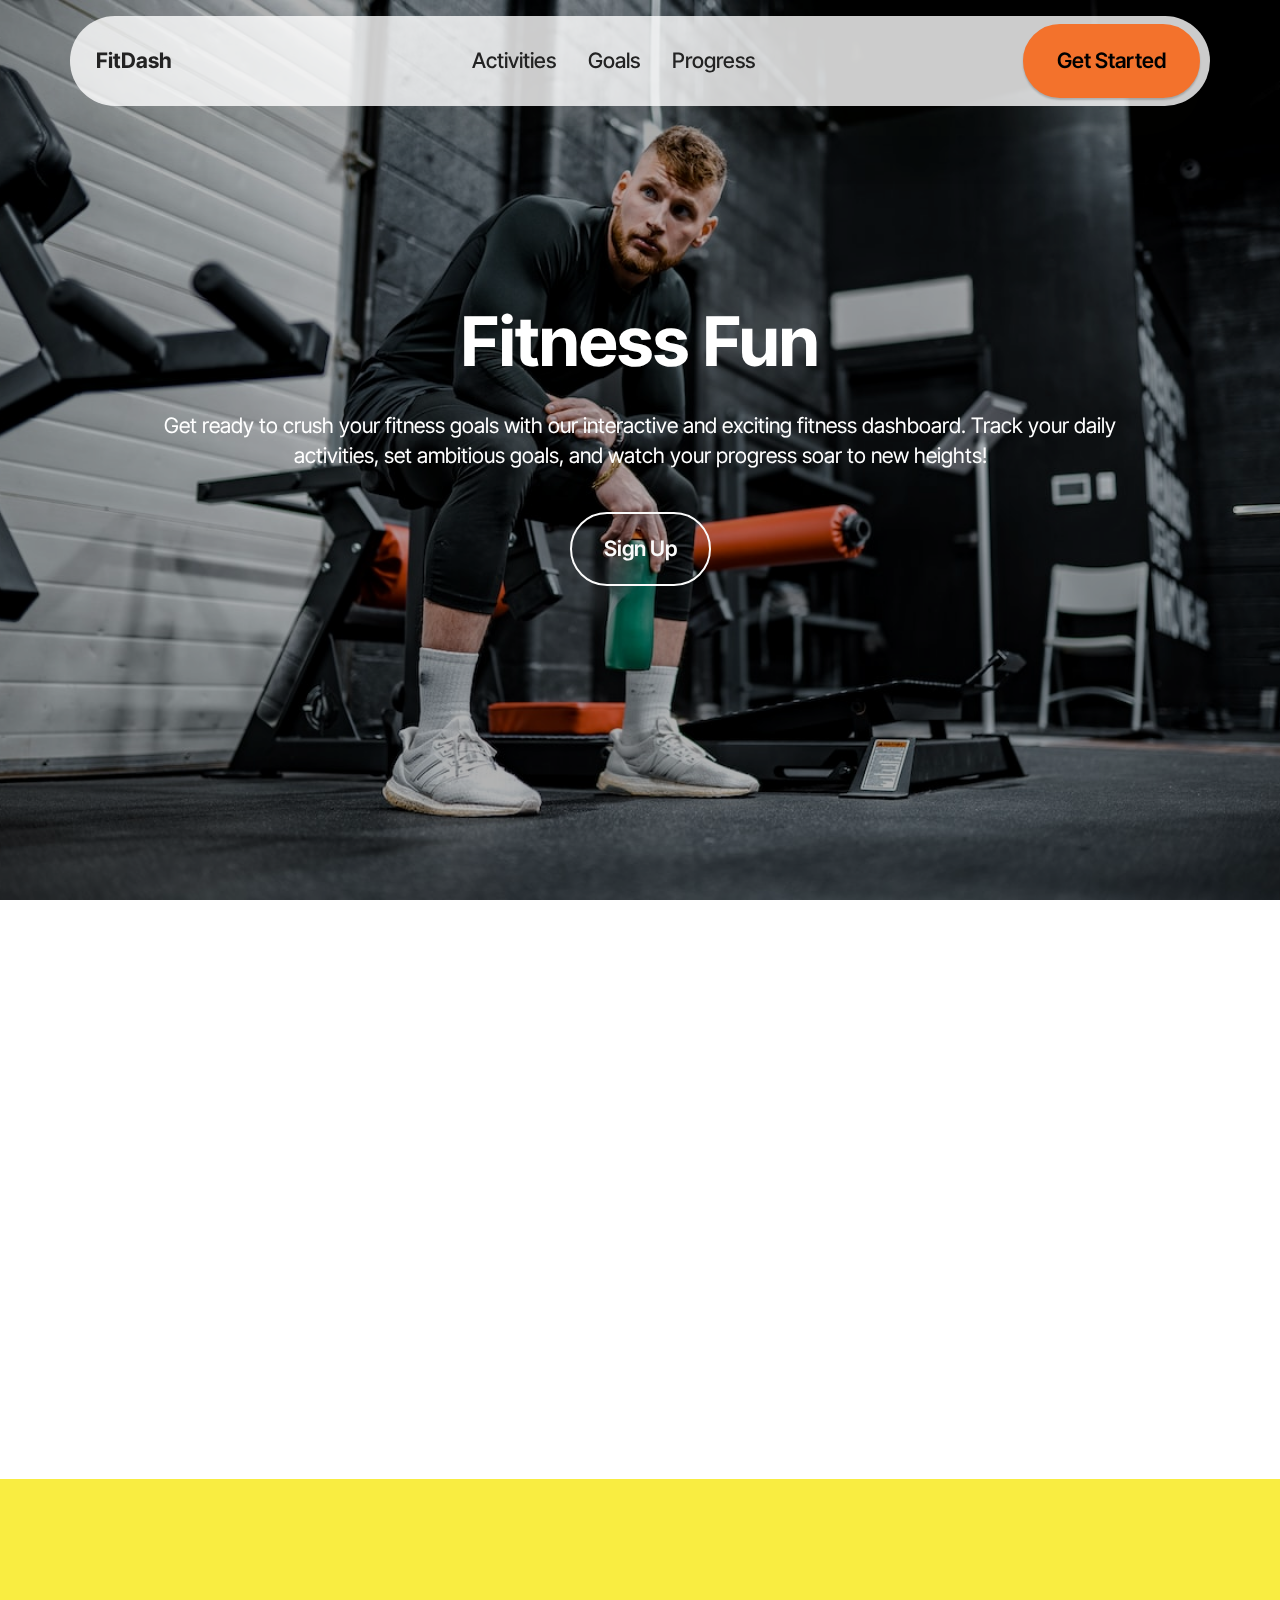
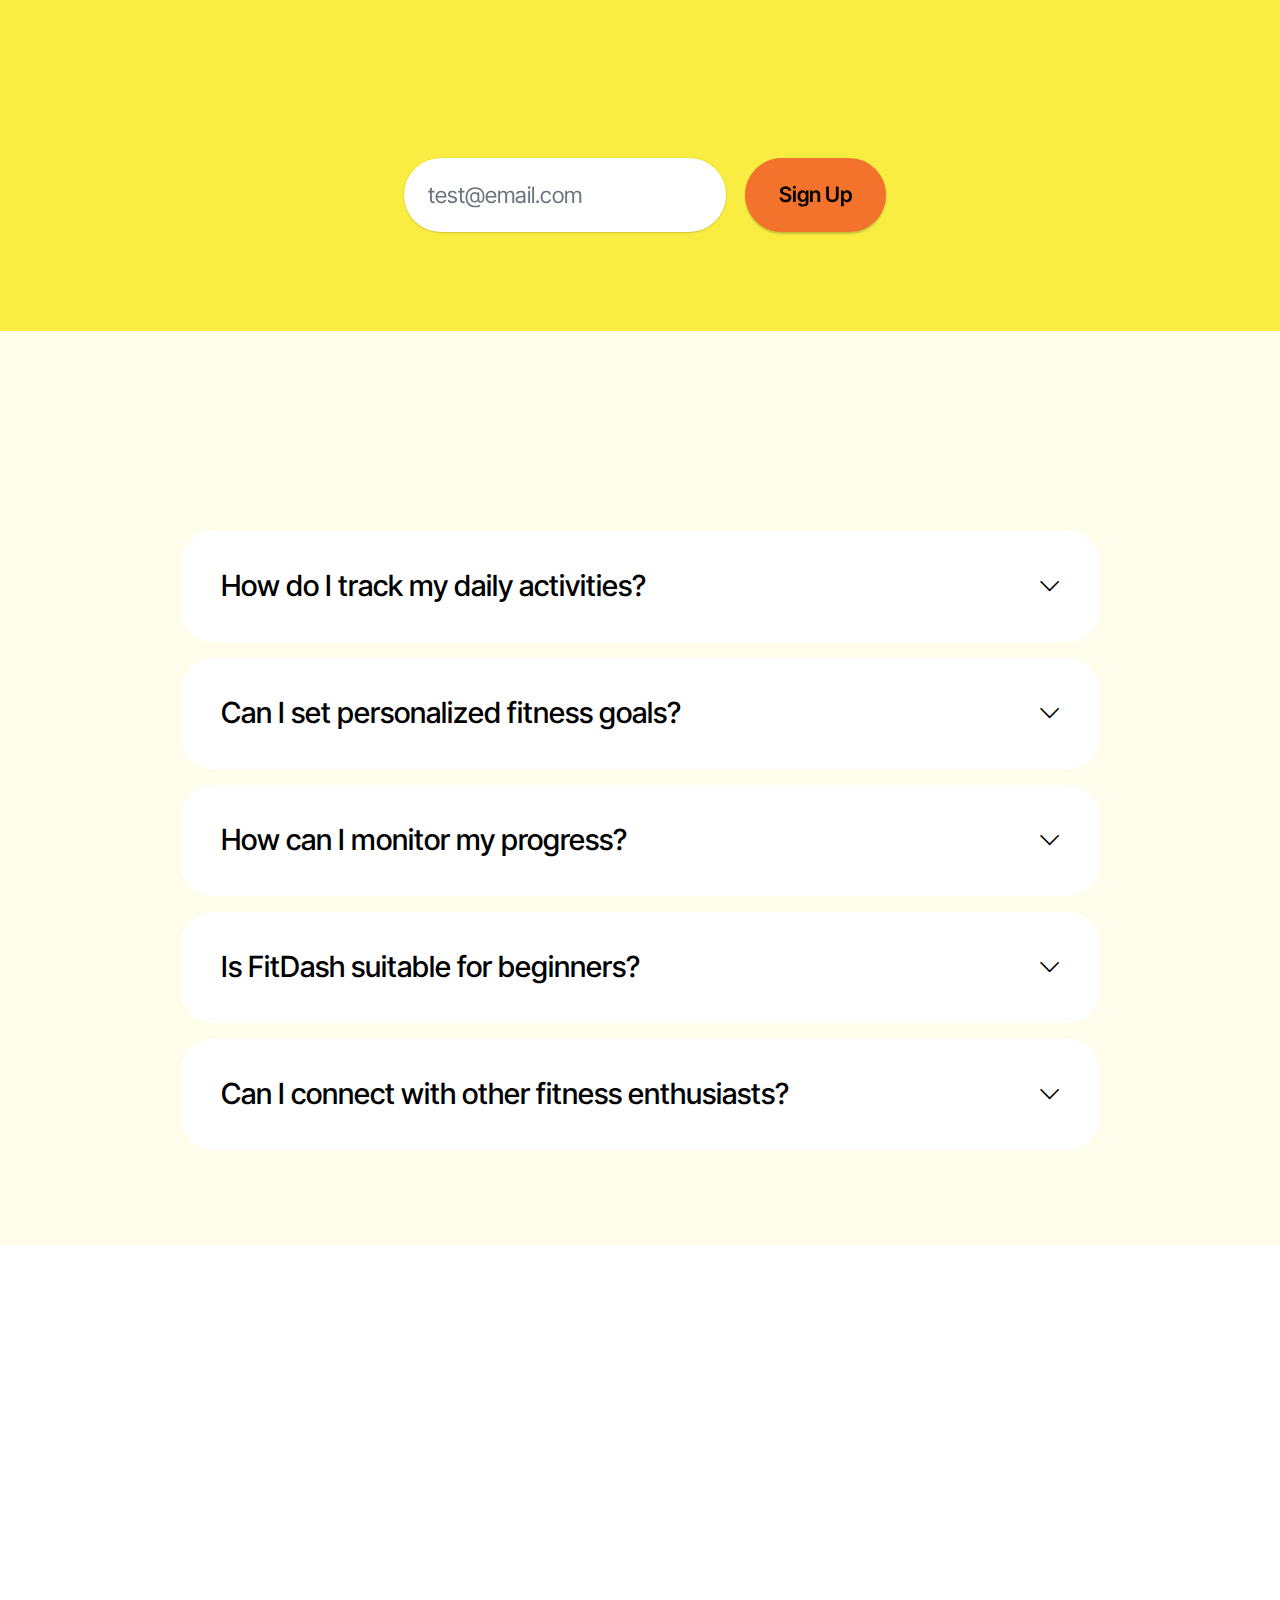
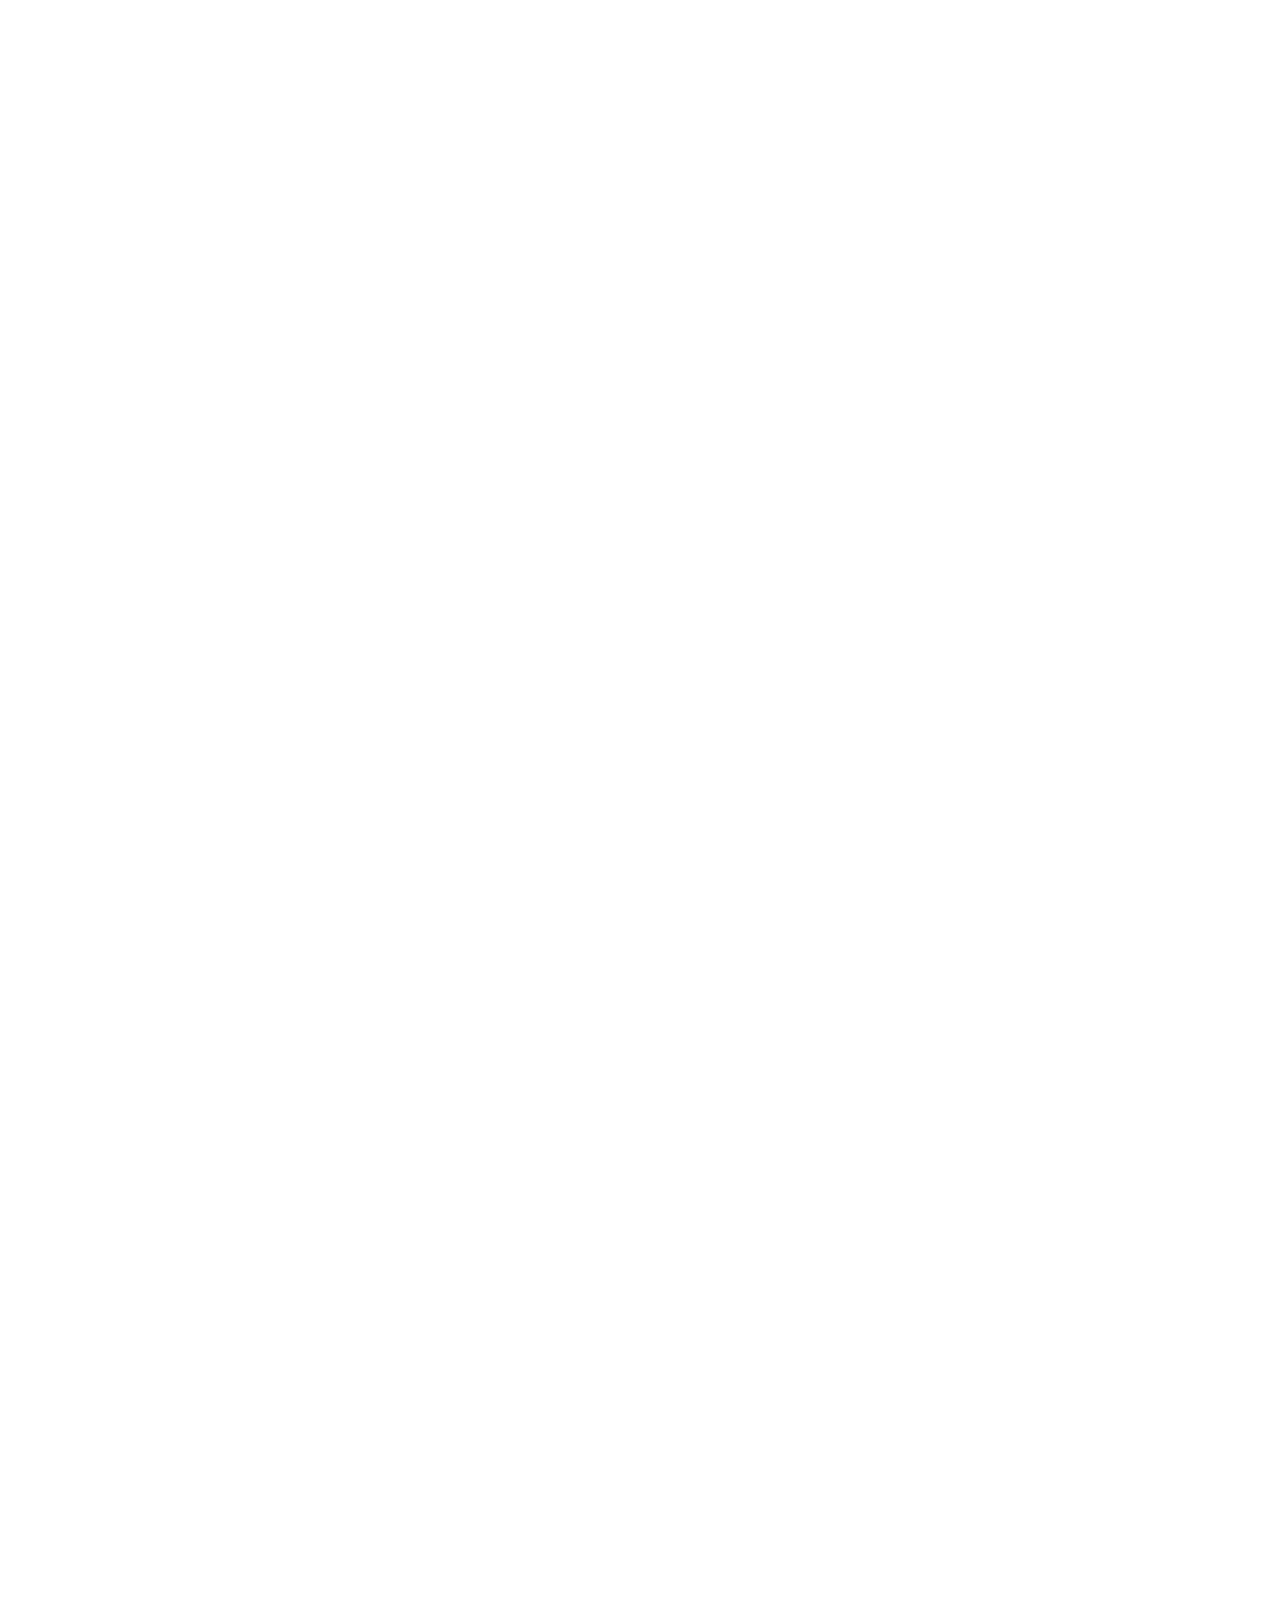
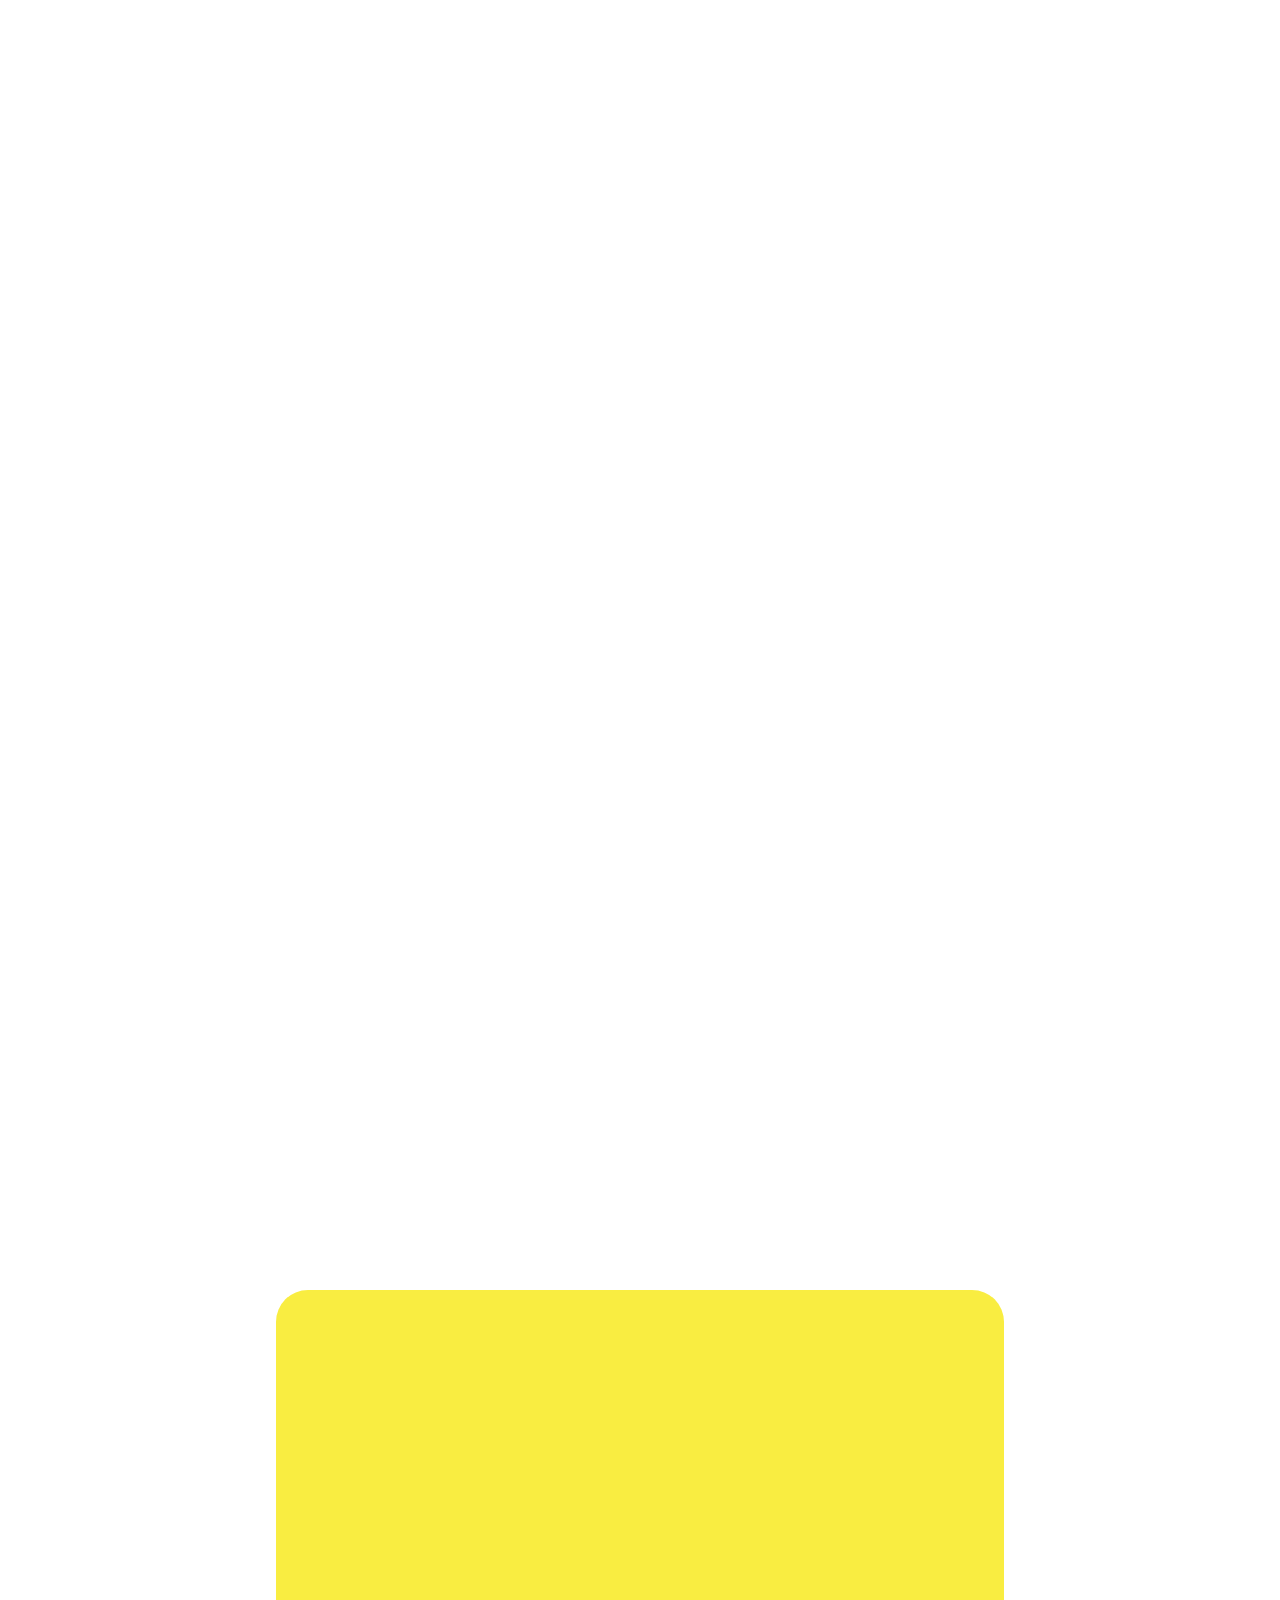
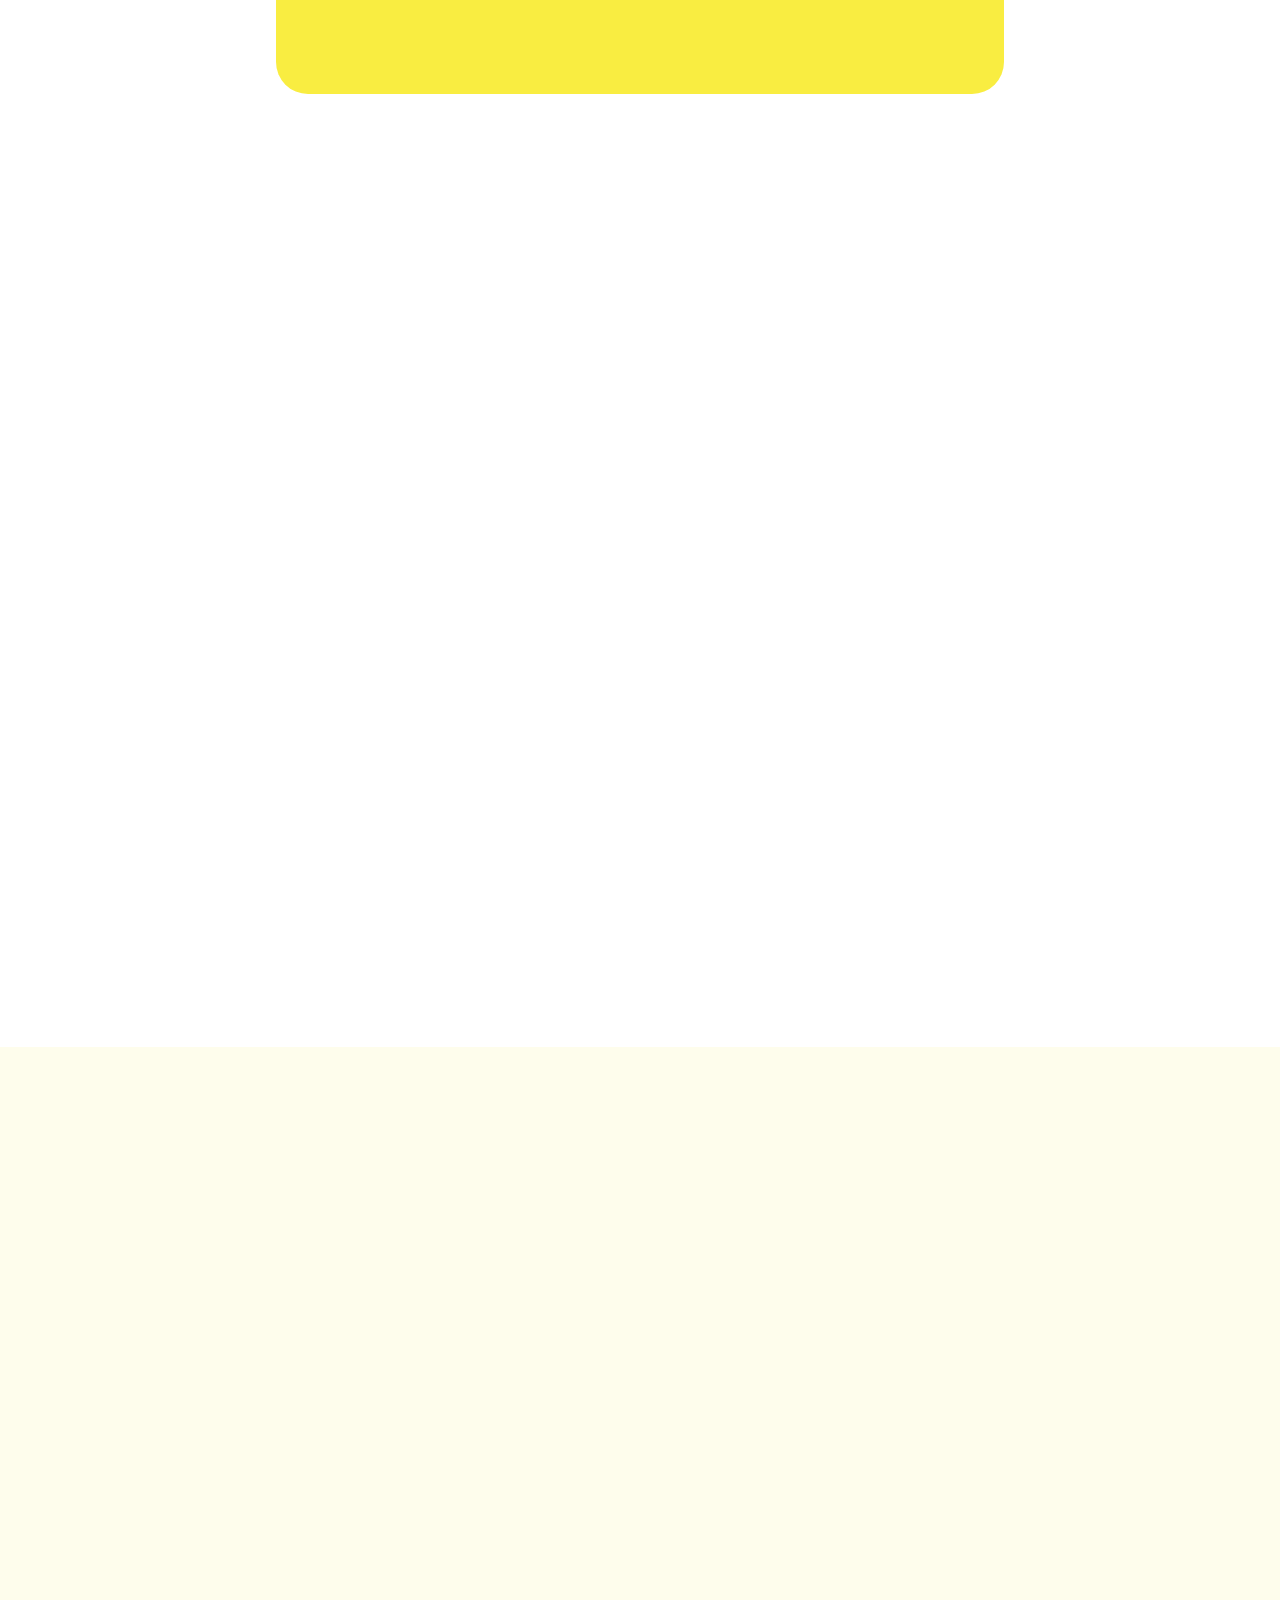
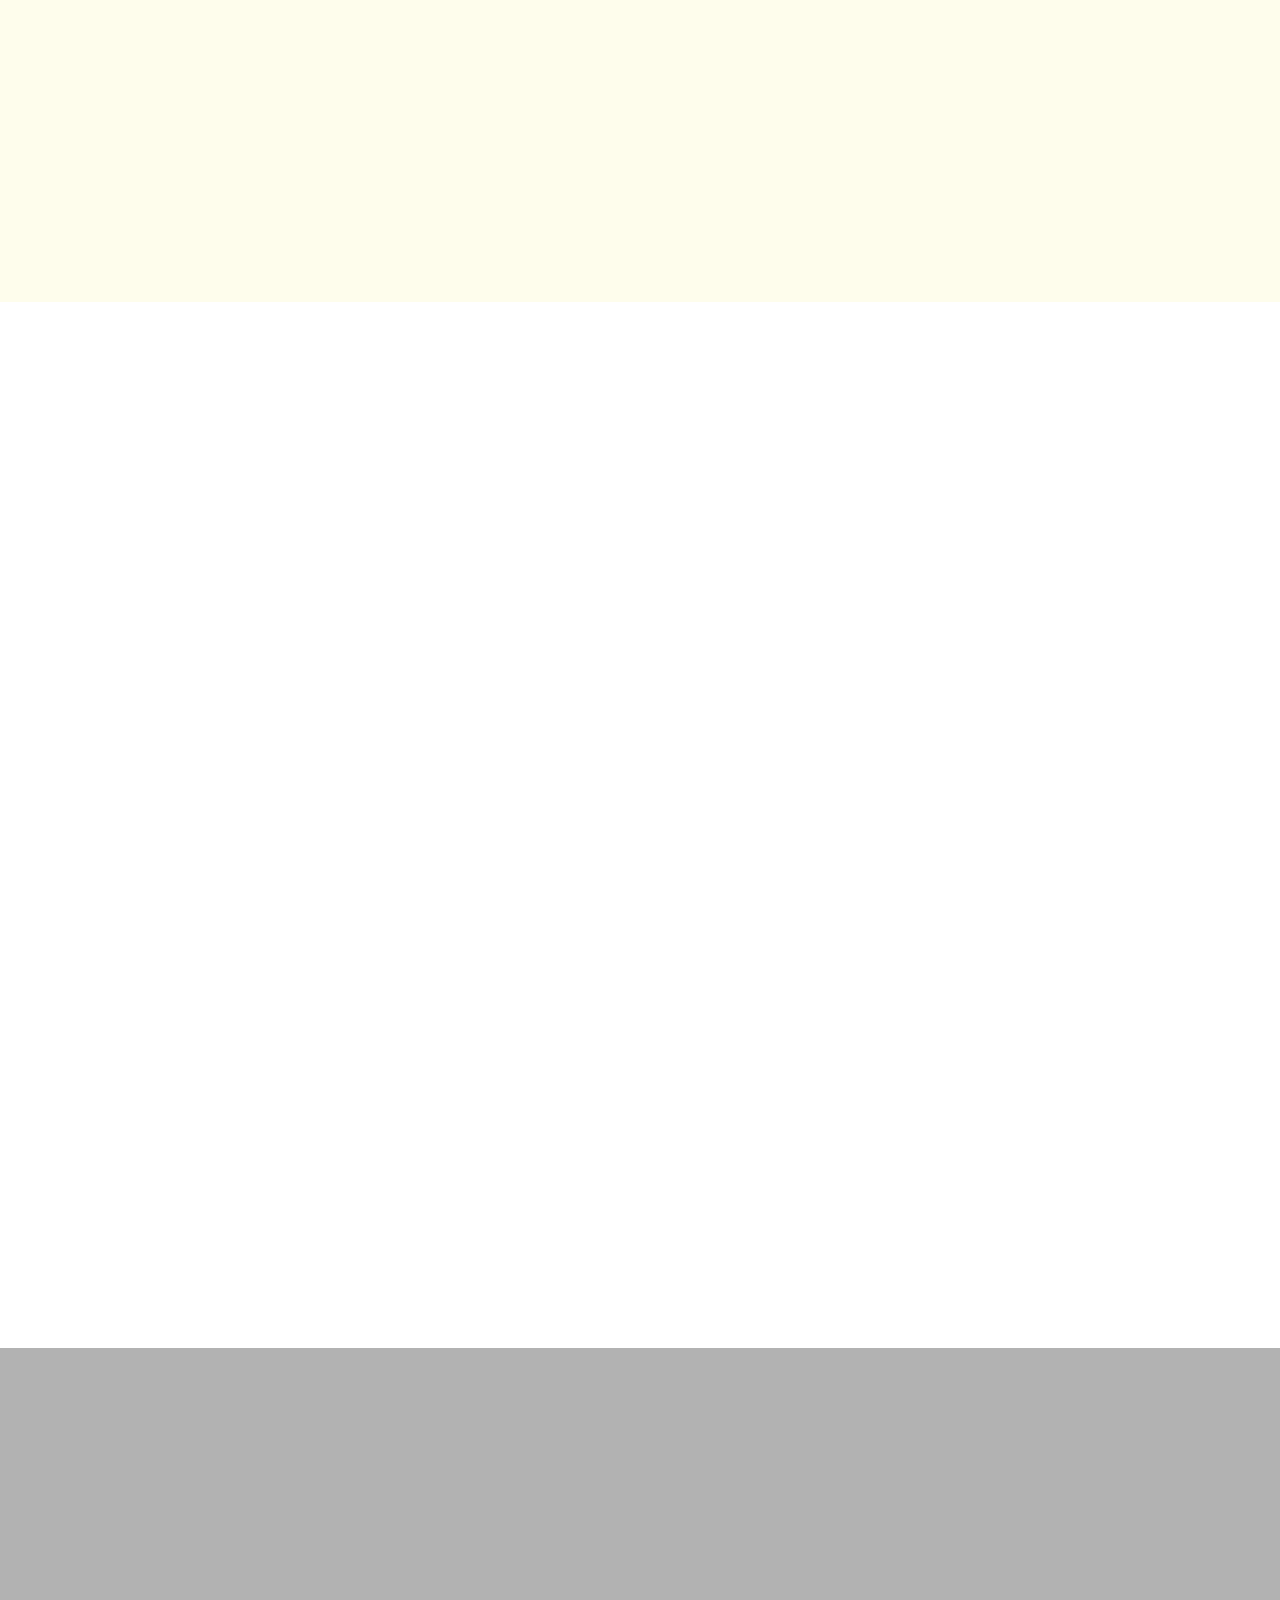
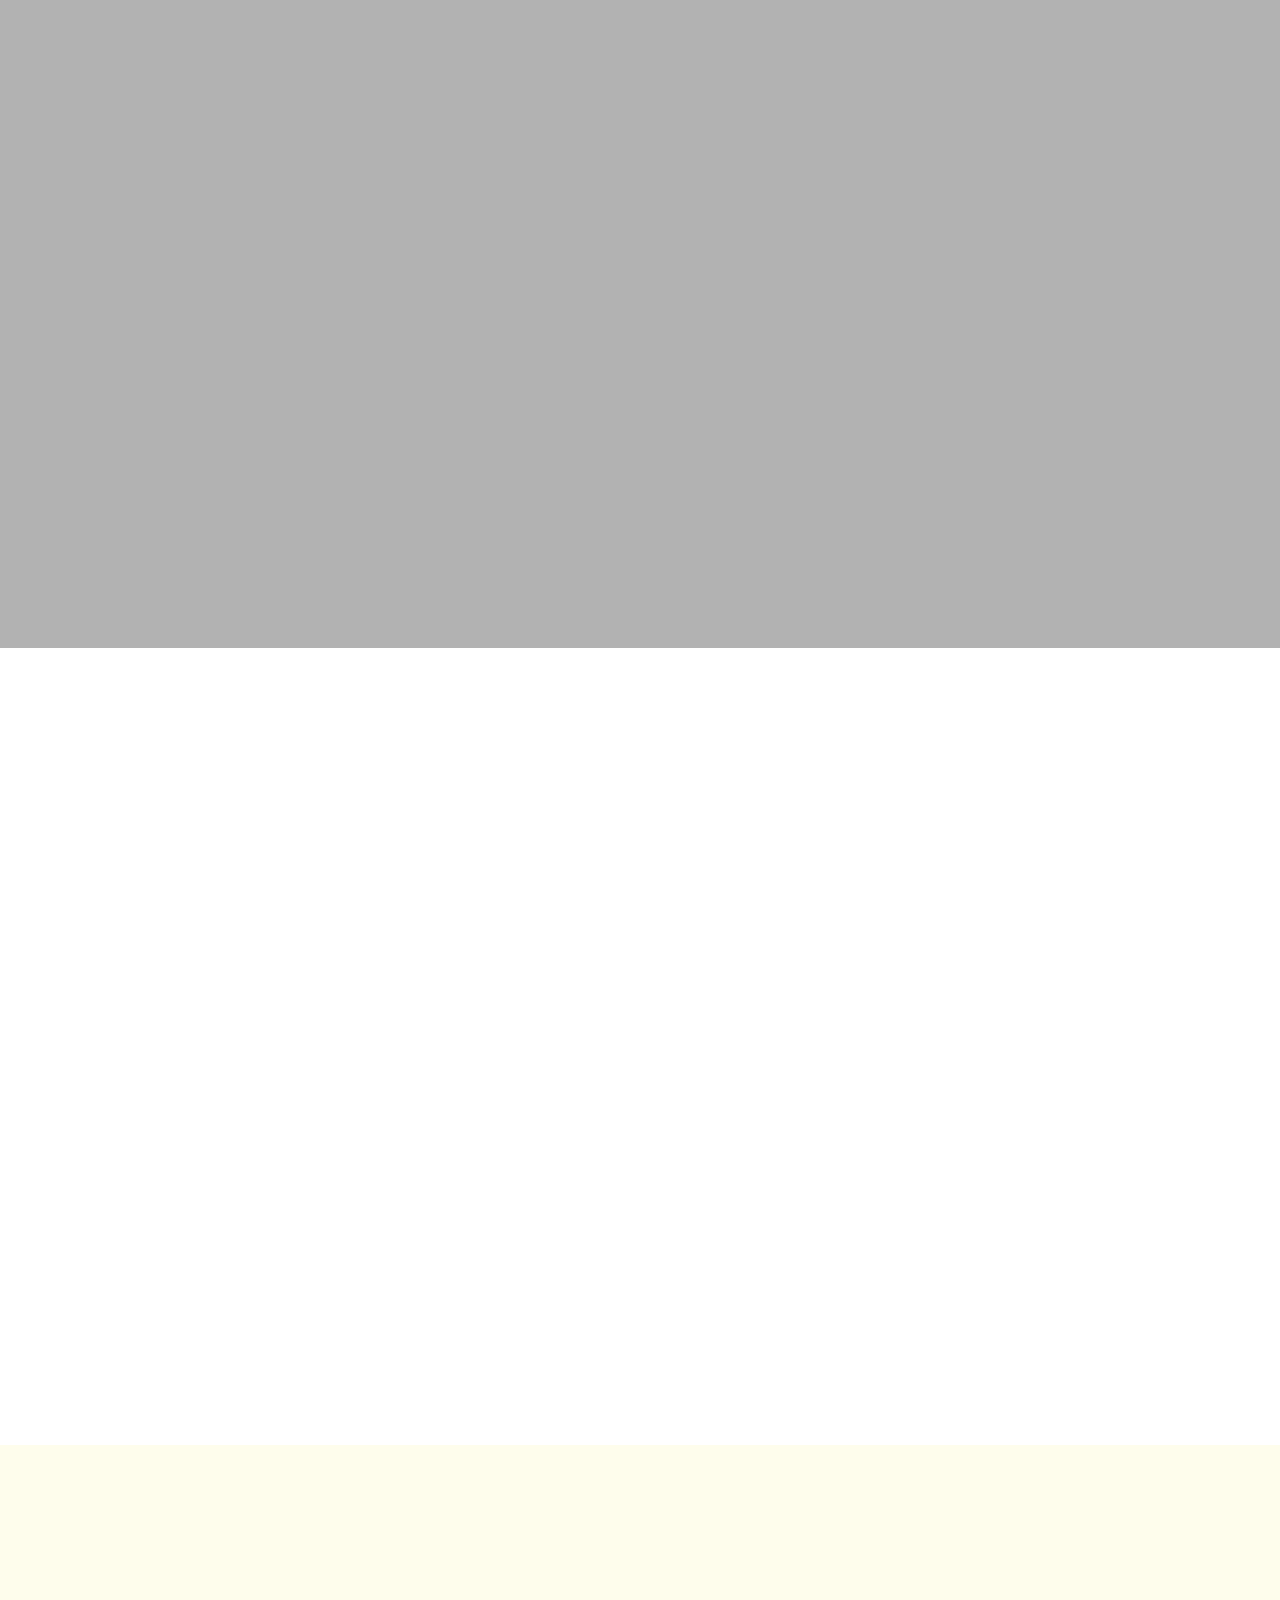
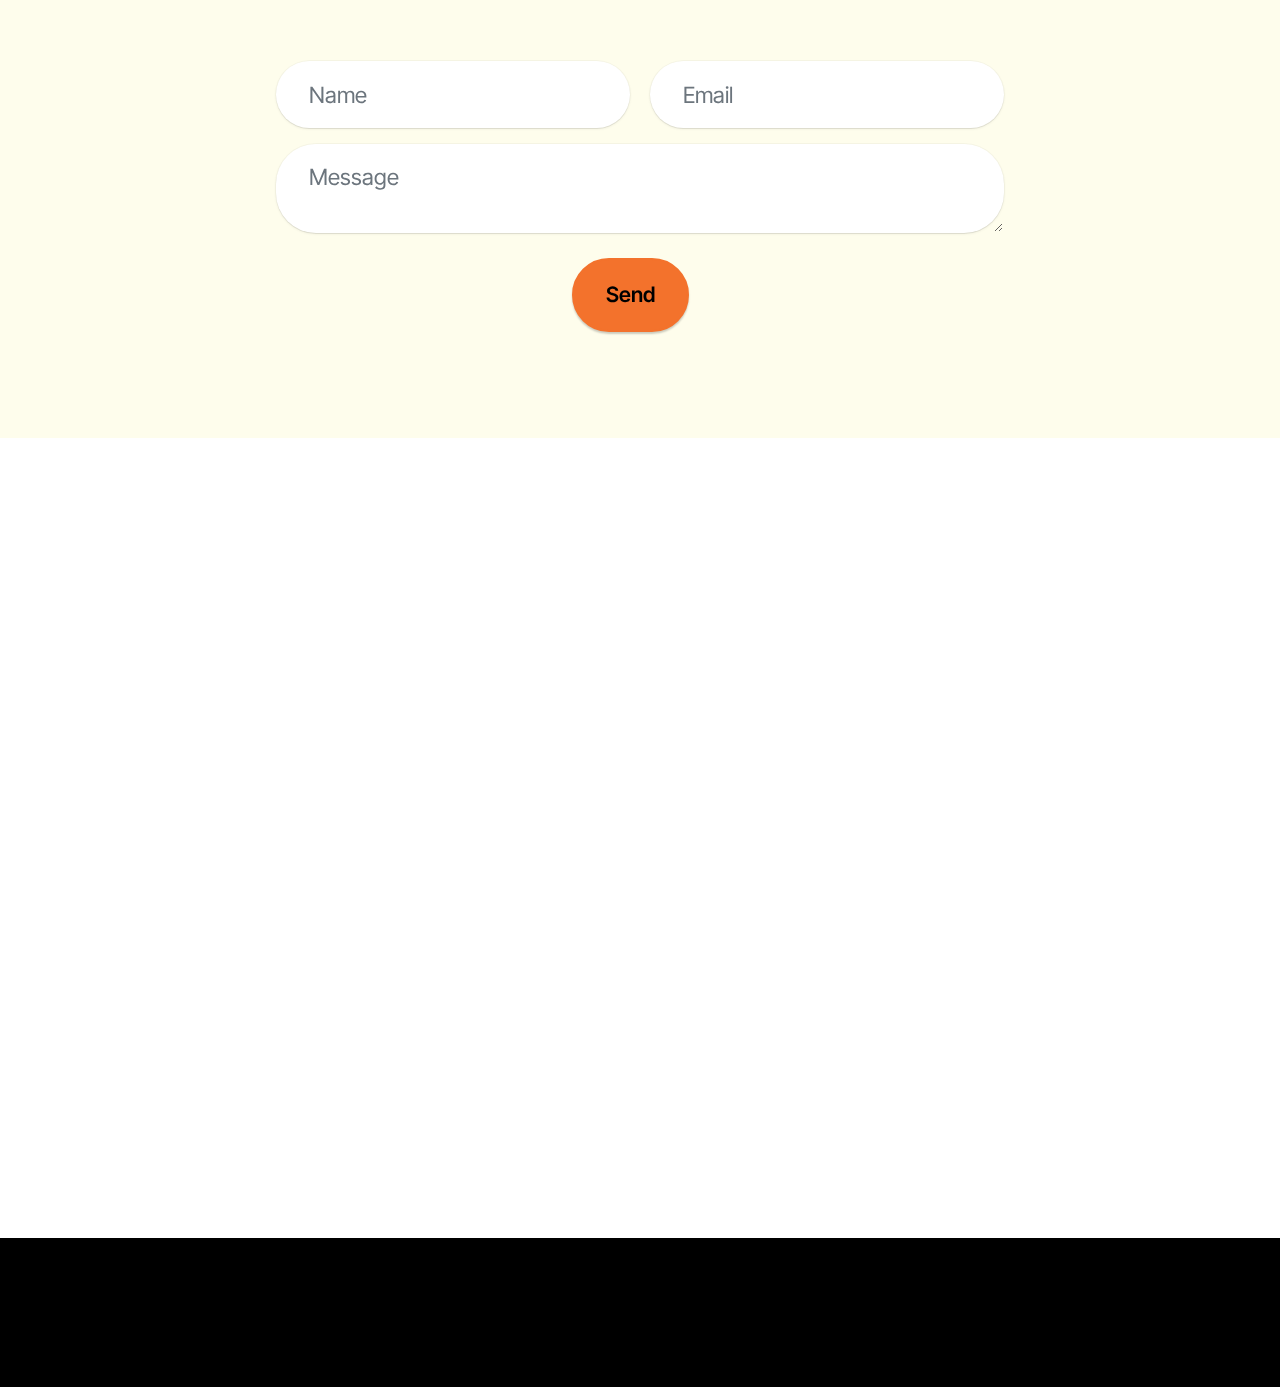
==== commit 6fe64f13: "added pages" ====
--- a/index.html
+++ b/index.html
@@ -58,7 +58,7 @@
               aria-expanded="false">Goals</a>
           </li>
           <li class="nav-item">
-            <a class="nav-link link text-black display-4" href="#">Progress</a>
+            <a class="nav-link link text-black display-4" href="/fitness/progess.html">Progress</a>
           </li>
         </ul>
         <div class="navbar-buttons mbr-section-btn">
@@ -78,7 +78,7 @@
           <strong>Fitness Fun</strong>
         </h1>
         <p class="mbr-fonts-style mbr-text mbr-white mb-4 display-7">Get ready to crush your fitness goals with our interactive and exciting fitness dashboard. Track your daily activities, set ambitious goals, and watch your progress soar to new heights!</p>
-        <div class="mbr-section-btn"><a class="btn btn-white-outline display-7" href="#">Join Now</a></div>
+        <div class="mbr-section-btn"><a class="btn btn-white-outline display-7" href="/fitness/login.html">Sign Up</a></div>
       </div>
     </div>
   </div>
--- a/styles.css
+++ b/styles.css
@@ -1,6 +1,6 @@
 :root{ 
     --background: #FEECEC; 
-    --dominant-color: #F94144;
+    --dominant-color: #f9ed41;
      --primary-color: #F3722C; 
      --secondary-color: #43AA8B;
       --success-color: #25C77C; 
